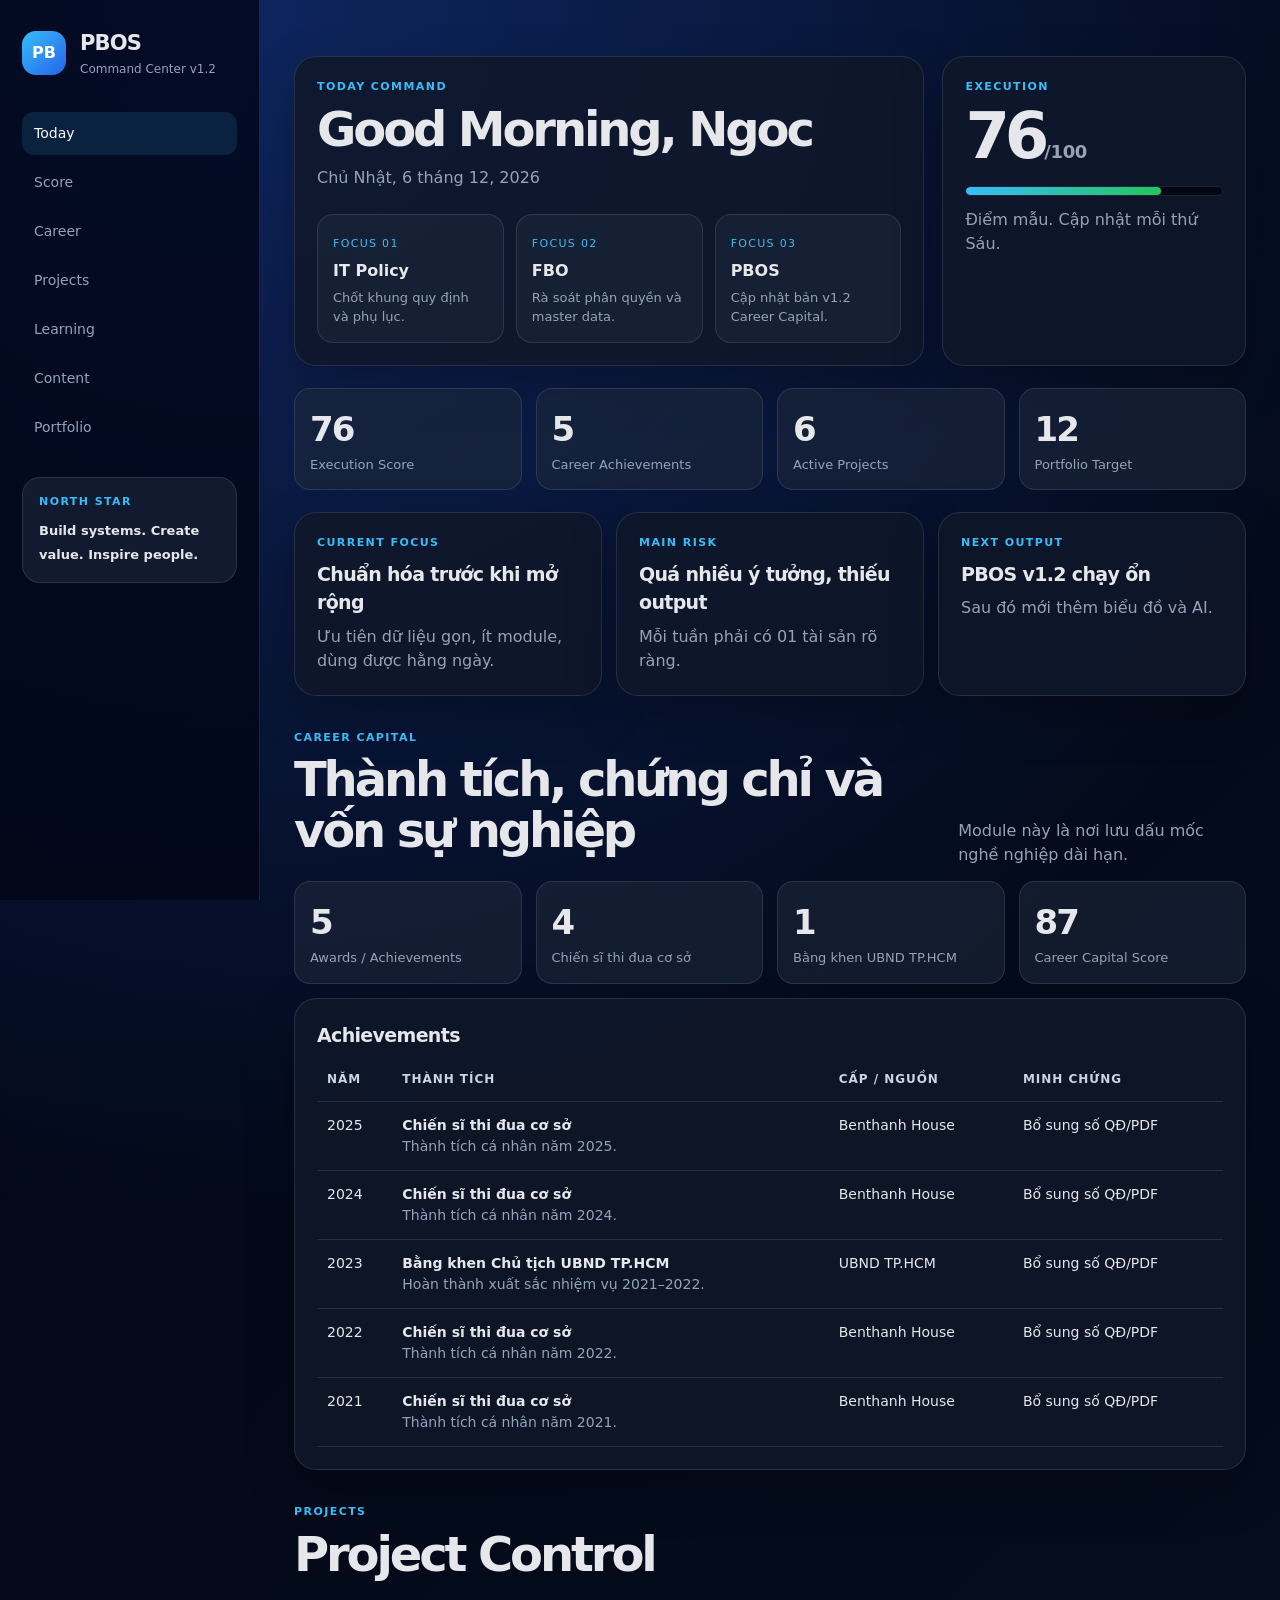
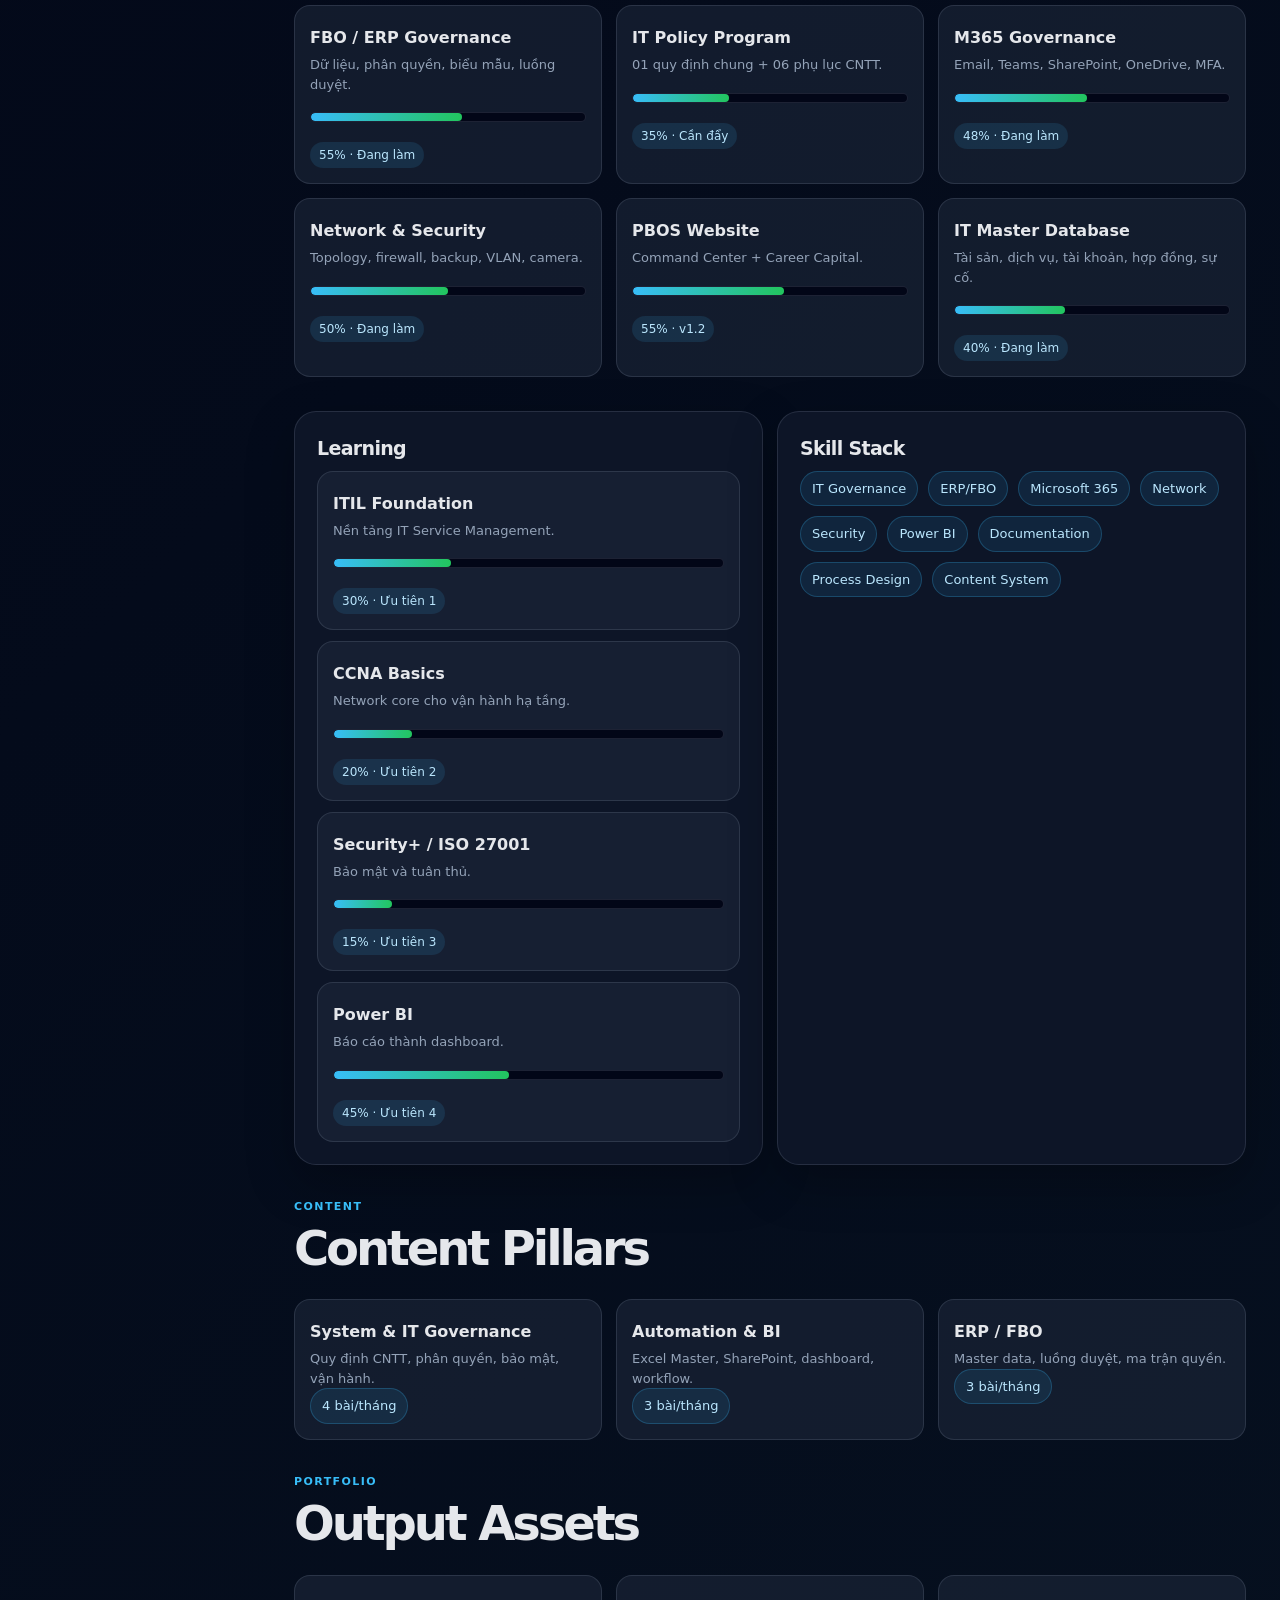
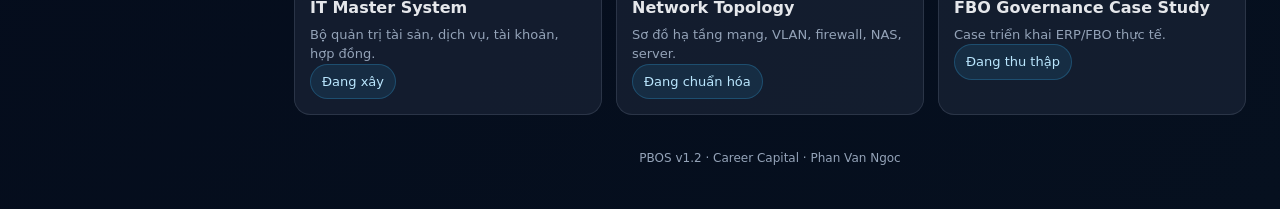
==== index.html @ c925deaa "Add files via upload" ====
<!DOCTYPE html>
<html lang="vi">
<head>
  <meta charset="UTF-8" />
  <meta name="viewport" content="width=device-width, initial-scale=1.0" />
  <title>PBOS v1.2 | Phan Van Ngoc</title>
  <link rel="stylesheet" href="assets/css/style.css" />
</head>
<body>
  <div class="shell">
    <aside class="side">
      <div class="brand">
        <div class="mark">PB</div>
        <div>
          <h1>PBOS</h1>
          <p>Command Center v1.2</p>
        </div>
      </div>

      <nav>
        <a class="active" href="#today">Today</a>
        <a href="#score">Score</a>
        <a href="#career">Career</a>
        <a href="#projects">Projects</a>
        <a href="#learning">Learning</a>
        <a href="#content">Content</a>
        <a href="#portfolio">Portfolio</a>
      </nav>

      <div class="northstar">
        <span>North Star</span>
        <strong>Build systems. Create value. Inspire people.</strong>
      </div>
    </aside>

    <main>
      <section id="today" class="top">
        <div class="card hero">
          <div class="label">Today Command</div>
          <h2 id="greeting">Good Morning, Ngoc</h2>
          <p id="today-date" class="muted">Loading...</p>
          <div id="today-focus" class="focus-row"></div>
        </div>

        <div class="card score-card">
          <div class="label">Execution</div>
          <div class="big"><span id="execution-score">--</span><small>/100</small></div>
          <div class="bar-wrap"><div id="execution-bar" class="bar"></div></div>
          <p id="execution-note" class="muted"></p>
        </div>
      </section>

      <section id="score" class="grid-4"></section>

      <section class="grid-3">
        <div class="card mini">
          <div class="label">Current Focus</div>
          <h3 id="current-focus">--</h3>
          <p id="current-focus-note" class="muted"></p>
        </div>
        <div class="card mini">
          <div class="label">Main Risk</div>
          <h3 id="main-risk">--</h3>
          <p id="main-risk-note" class="muted"></p>
        </div>
        <div class="card mini">
          <div class="label">Next Output</div>
          <h3 id="next-output">--</h3>
          <p id="next-output-note" class="muted"></p>
        </div>
      </section>

      <section id="career" class="section">
        <div class="section-head">
          <div>
            <div class="label">Career Capital</div>
            <h2>Thành tích, chứng chỉ và vốn sự nghiệp</h2>
          </div>
          <p class="muted">Module này là nơi lưu dấu mốc nghề nghiệp dài hạn.</p>
        </div>

        <div id="career-capital" class="grid-4"></div>

        <div class="card table-card">
          <h3>Achievements</h3>
          <table>
            <thead>
              <tr>
                <th>Năm</th>
                <th>Thành tích</th>
                <th>Cấp / Nguồn</th>
                <th>Minh chứng</th>
              </tr>
            </thead>
            <tbody id="achievement-table"></tbody>
          </table>
        </div>
      </section>

      <section id="projects" class="section">
        <div class="section-head">
          <div>
            <div class="label">Projects</div>
            <h2>Project Control</h2>
          </div>
        </div>
        <div id="projects-grid" class="grid-3"></div>
      </section>

      <section id="learning" class="section two-col">
        <div class="card">
          <h3>Learning</h3>
          <div id="learning-list" class="stack"></div>
        </div>
        <div class="card">
          <h3>Skill Stack</h3>
          <div id="skill-list" class="tags"></div>
        </div>
      </section>

      <section id="content" class="section">
        <div class="section-head">
          <div>
            <div class="label">Content</div>
            <h2>Content Pillars</h2>
          </div>
        </div>
        <div id="content-grid" class="grid-3"></div>
      </section>

      <section id="portfolio" class="section">
        <div class="section-head">
          <div>
            <div class="label">Portfolio</div>
            <h2>Output Assets</h2>
          </div>
        </div>
        <div id="portfolio-grid" class="grid-3"></div>
      </section>

      <footer>PBOS v1.2 · Career Capital · Phan Van Ngoc</footer>
    </main>
  </div>

  <script src="assets/js/app.js"></script>
</body>
</html>
---- assets/css/style.css ----
:root {
  --bg: #06101f;
  --panel: rgba(15, 23, 42, .88);
  --panel2: rgba(30, 41, 59, .58);
  --line: rgba(148, 163, 184, .18);
  --text: #e5e7eb;
  --muted: #94a3b8;
  --accent: #38bdf8;
  --green: #22c55e;
  --yellow: #f59e0b;
  --white: #fff;
}

* { box-sizing: border-box; margin: 0; padding: 0; }
html { scroll-behavior: smooth; }

body {
  color: var(--text);
  font-family: Inter, ui-sans-serif, system-ui, -apple-system, BlinkMacSystemFont, "Segoe UI", sans-serif;
  background:
    radial-gradient(circle at 18% 0%, rgba(37, 99, 235, .34), transparent 34%),
    linear-gradient(135deg, #020617, var(--bg));
  line-height: 1.5;
}

.shell { display: grid; grid-template-columns: 260px 1fr; min-height: 100vh; }

.side {
  position: sticky;
  top: 0;
  height: 100vh;
  padding: 28px 22px;
  background: rgba(2, 6, 23, .78);
  border-right: 1px solid var(--line);
}

.brand { display: flex; gap: 14px; align-items: center; margin-bottom: 34px; }
.mark {
  width: 44px; height: 44px; border-radius: 14px;
  display: grid; place-items: center;
  background: linear-gradient(135deg, var(--accent), #2563eb);
  color: white; font-weight: 900;
}
.brand h1 { font-size: 21px; letter-spacing: -.04em; }
.brand p { color: var(--muted); font-size: 12px; }

nav { display: grid; gap: 6px; }
nav a {
  text-decoration: none;
  color: var(--muted);
  padding: 11px 12px;
  border-radius: 12px;
  font-size: 14px;
}
nav a:hover, nav a.active { color: white; background: rgba(56, 189, 248, .13); }

.northstar {
  margin-top: 28px;
  padding: 16px;
  border: 1px solid var(--line);
  border-radius: 18px;
  background: var(--panel2);
}
.northstar span, .label {
  display: block;
  color: var(--accent);
  text-transform: uppercase;
  letter-spacing: .13em;
  font-size: 11px;
  font-weight: 800;
  margin-bottom: 8px;
}
.northstar strong { font-size: 13px; }

main { width: 100%; max-width: 1320px; padding: 34px; margin: 0 auto; }

.top { display: grid; grid-template-columns: 1.35fr .65fr; gap: 18px; }
.card {
  border: 1px solid var(--line);
  border-radius: 22px;
  background: var(--panel);
  padding: 22px;
  box-shadow: 0 18px 48px rgba(0,0,0,.25);
}
.hero { min-height: 260px; }
h2 { font-size: clamp(28px, 4vw, 48px); line-height: 1.05; letter-spacing: -.065em; margin-bottom: 12px; }
h3 { font-size: 19px; letter-spacing: -.035em; margin-bottom: 8px; }
.muted { color: var(--muted); }

.focus-row { display: grid; grid-template-columns: repeat(3, 1fr); gap: 12px; margin-top: 24px; }
.focus, .metric, .project, .asset, .learn {
  border: 1px solid var(--line);
  border-radius: 16px;
  background: var(--panel2);
  padding: 15px;
}
.focus span { color: var(--accent); font-size: 11px; text-transform: uppercase; letter-spacing: .12em; }
.focus strong, .asset strong, .project strong, .learn strong { display: block; margin: 5px 0; }
.focus p, .asset p, .project p, .learn p { color: var(--muted); font-size: 13px; }

.big { font-size: 64px; font-weight: 900; letter-spacing: -.08em; line-height: 1; }
.big small { font-size: 18px; color: var(--muted); letter-spacing: -.02em; }

.bar-wrap {
  height: 10px;
  background: #020617;
  border: 1px solid var(--line);
  border-radius: 999px;
  overflow: hidden;
  margin: 18px 0 12px;
}
.bar {
  height: 100%;
  width: 0%;
  background: linear-gradient(90deg, var(--accent), var(--green));
  border-radius: 999px;
}

section { margin-top: 22px; }
.section { margin-top: 34px; }
.section-head {
  display: flex;
  justify-content: space-between;
  gap: 20px;
  align-items: end;
  margin-bottom: 14px;
}

.grid-4 { display: grid; grid-template-columns: repeat(4, 1fr); gap: 14px; }
.grid-3 { display: grid; grid-template-columns: repeat(3, 1fr); gap: 14px; }
.two-col { display: grid; grid-template-columns: 1fr 1fr; gap: 14px; }

.metric .value { font-size: 34px; font-weight: 900; letter-spacing: -.055em; }
.metric .name { color: var(--muted); font-size: 13px; }

.table-card { margin-top: 14px; overflow-x: auto; }
table { width: 100%; border-collapse: collapse; font-size: 14px; }
th, td { text-align: left; padding: 13px 10px; border-bottom: 1px solid var(--line); vertical-align: top; }
th { color: #cbd5e1; font-size: 12px; text-transform: uppercase; letter-spacing: .08em; }
td { color: #e5e7eb; }

.status {
  display: inline-block;
  border-radius: 999px;
  padding: 4px 9px;
  font-size: 12px;
  color: #bae6fd;
  background: rgba(56, 189, 248, .12);
  margin-top: 8px;
}

.stack { display: grid; gap: 11px; }
.tags { display: flex; flex-wrap: wrap; gap: 10px; }
.tag {
  display: inline-block;
  padding: 7px 11px;
  border-radius: 999px;
  border: 1px solid rgba(56,189,248,.24);
  color: #bae6fd;
  background: rgba(56,189,248,.10);
  font-size: 13px;
}

footer { text-align: center; color: var(--muted); font-size: 12px; padding: 34px 0 8px; }

@media (max-width: 1080px) {
  .shell { grid-template-columns: 1fr; }
  .side { position: relative; height: auto; }
  main { padding: 18px; }
  .top, .grid-4, .grid-3, .two-col, .focus-row { grid-template-columns: 1fr; }
  .section-head { display: block; }
}
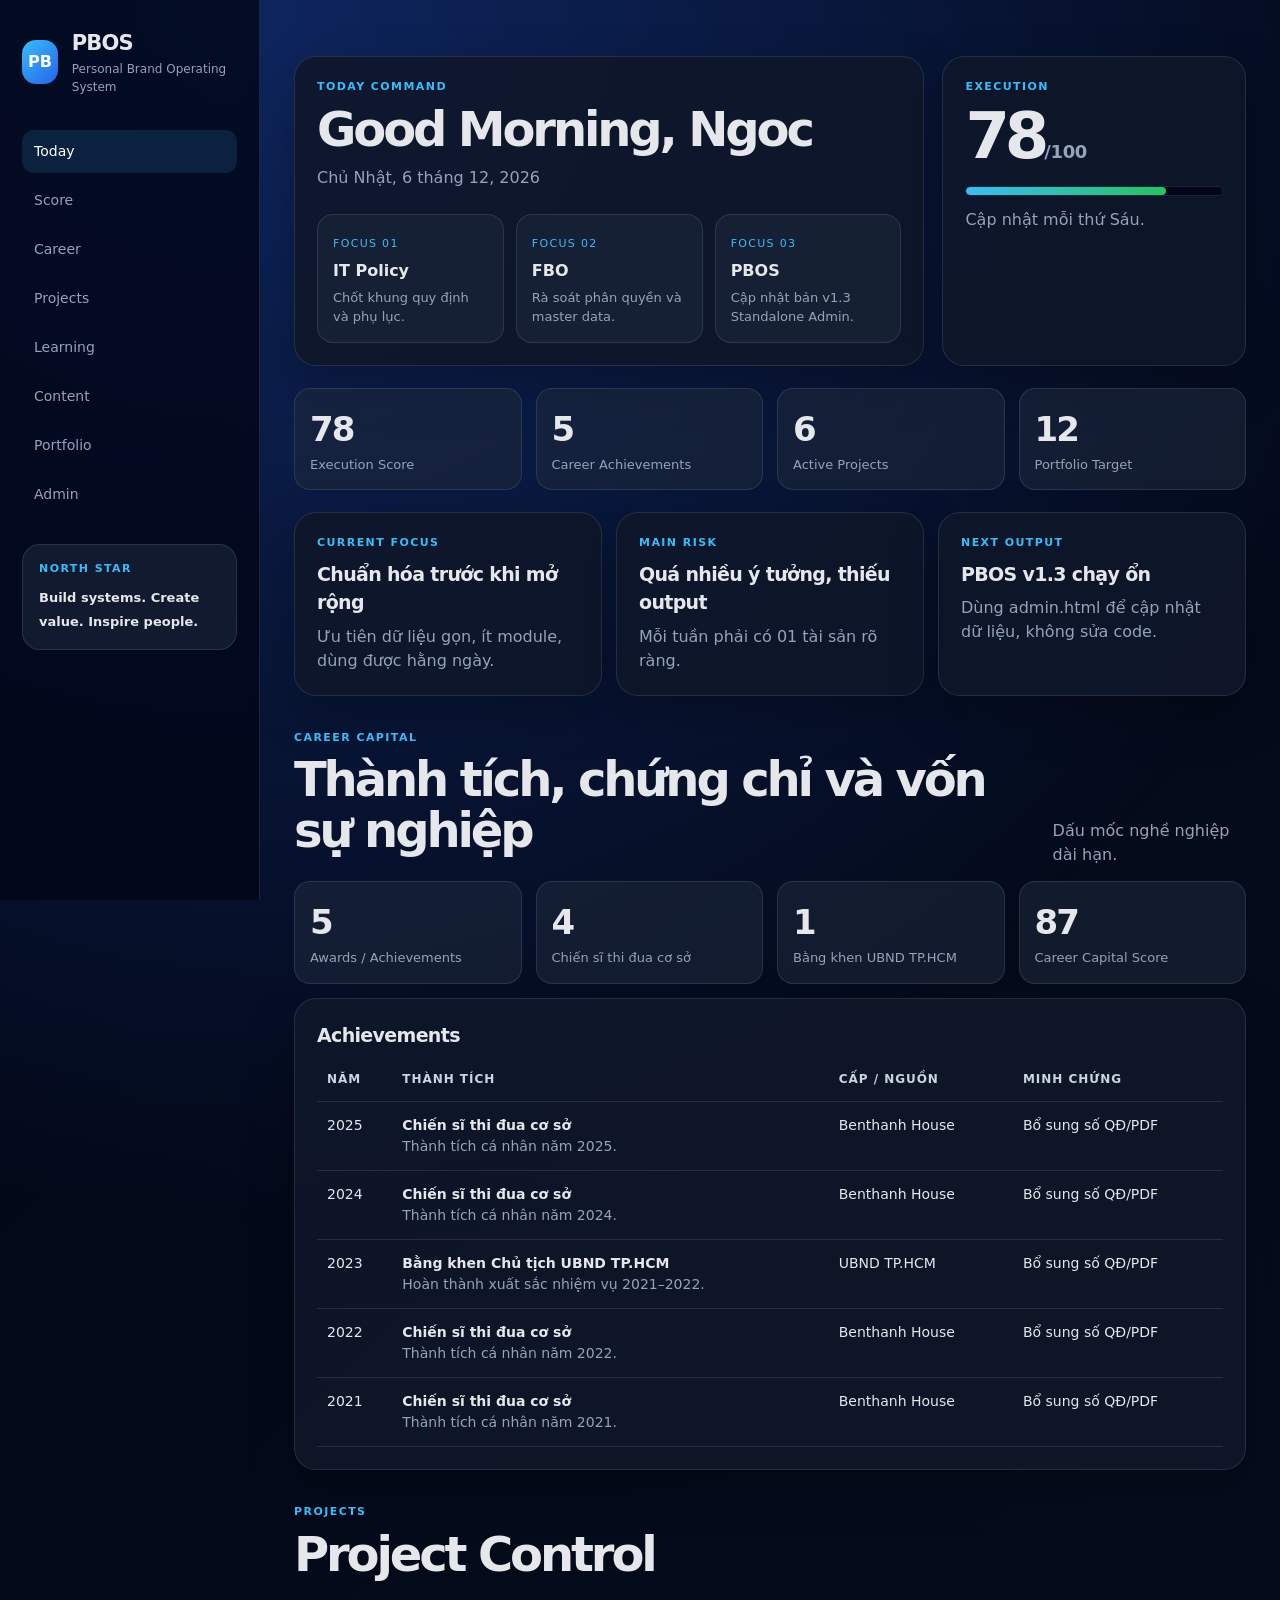
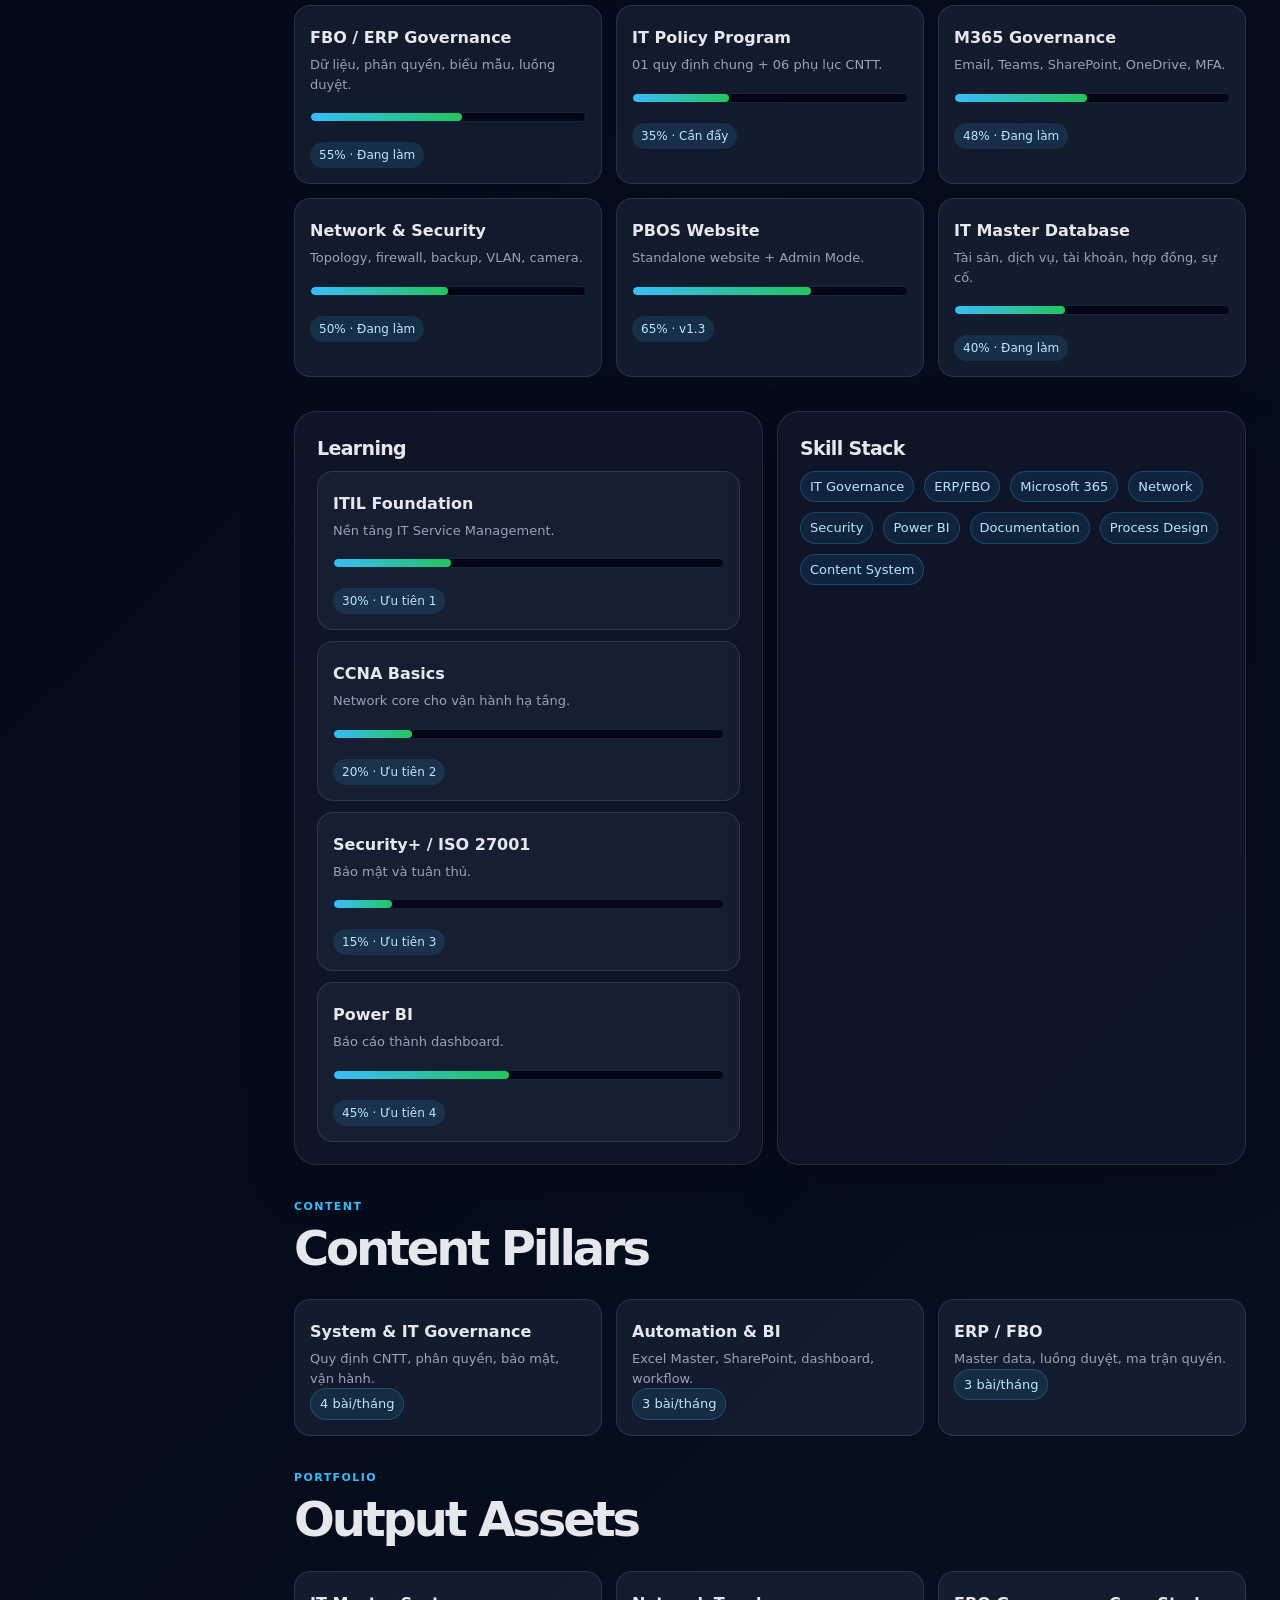
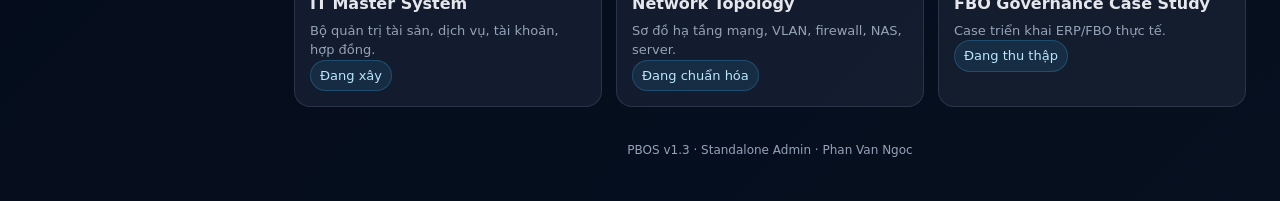
==== commit 87443156: "Add files via upload" ====
--- a/index.html
+++ b/index.html
@@ -3,7 +3,7 @@
 <head>
   <meta charset="UTF-8" />
   <meta name="viewport" content="width=device-width, initial-scale=1.0" />
-  <title>PBOS v1.2 | Phan Van Ngoc</title>
+  <title>PBOS v1.3 | Phan Van Ngoc</title>
   <link rel="stylesheet" href="assets/css/style.css" />
 </head>
 <body>
@@ -12,8 +12,8 @@
       <div class="brand">
         <div class="mark">PB</div>
         <div>
-          <h1>PBOS</h1>
-          <p>Command Center v1.2</p>
+          <h1 id="app-title">PBOS</h1>
+          <p id="app-subtitle">Personal Brand Operating System</p>
         </div>
       </div>
 
@@ -25,11 +25,12 @@
         <a href="#learning">Learning</a>
         <a href="#content">Content</a>
         <a href="#portfolio">Portfolio</a>
+        <a href="admin.html">Admin</a>
       </nav>
 
       <div class="northstar">
         <span>North Star</span>
-        <strong>Build systems. Create value. Inspire people.</strong>
+        <strong id="north-star">Build systems. Create value. Inspire people.</strong>
       </div>
     </aside>
 
@@ -76,7 +77,7 @@
             <div class="label">Career Capital</div>
             <h2>Thành tích, chứng chỉ và vốn sự nghiệp</h2>
           </div>
-          <p class="muted">Module này là nơi lưu dấu mốc nghề nghiệp dài hạn.</p>
+          <p class="muted">Dấu mốc nghề nghiệp dài hạn.</p>
         </div>
 
         <div id="career-capital" class="grid-4"></div>
@@ -138,7 +139,7 @@
         <div id="portfolio-grid" class="grid-3"></div>
       </section>
 
-      <footer>PBOS v1.2 · Career Capital · Phan Van Ngoc</footer>
+      <footer>PBOS v1.3 · Standalone Admin · Phan Van Ngoc</footer>
     </main>
   </div>
 
--- a/assets/css/style.css
+++ b/assets/css/style.css
@@ -1,13 +1,12 @@
 :root {
   --bg: #06101f;
-  --panel: rgba(15, 23, 42, .88);
+  --panel: rgba(15, 23, 42, .90);
   --panel2: rgba(30, 41, 59, .58);
   --line: rgba(148, 163, 184, .18);
   --text: #e5e7eb;
   --muted: #94a3b8;
   --accent: #38bdf8;
   --green: #22c55e;
-  --yellow: #f59e0b;
   --white: #fff;
 }
 
@@ -151,9 +150,9 @@
 
 .stack { display: grid; gap: 11px; }
 .tags { display: flex; flex-wrap: wrap; gap: 10px; }
-.tag {
+.tag, code {
   display: inline-block;
-  padding: 7px 11px;
+  padding: 5px 9px;
   border-radius: 999px;
   border: 1px solid rgba(56,189,248,.24);
   color: #bae6fd;
@@ -163,10 +162,49 @@
 
 footer { text-align: center; color: var(--muted); font-size: 12px; padding: 34px 0 8px; }
 
+.admin-wrap { max-width: 1180px; margin: 0 auto; padding: 28px; }
+.admin-head {
+  display: flex;
+  justify-content: space-between;
+  align-items: center;
+  gap: 16px;
+}
+.admin-actions { display: flex; flex-wrap: wrap; gap: 10px; }
+.btn {
+  border: 1px solid rgba(56,189,248,.35);
+  background: rgba(56,189,248,.15);
+  color: white;
+  padding: 10px 14px;
+  border-radius: 12px;
+  cursor: pointer;
+  text-decoration: none;
+  font-size: 14px;
+}
+.btn.ghost { background: rgba(30, 41, 59, .58); border-color: var(--line); }
+.admin-panel { margin-top: 16px; }
+.steps { padding-left: 20px; color: var(--muted); }
+.steps li { margin: 8px 0; }
+#json-editor {
+  width: 100%;
+  min-height: 560px;
+  resize: vertical;
+  border: 1px solid var(--line);
+  border-radius: 16px;
+  background: #020617;
+  color: #e5e7eb;
+  padding: 16px;
+  font-family: Consolas, Monaco, monospace;
+  font-size: 13px;
+  line-height: 1.55;
+  outline: none;
+}
+.status-line { margin-top: 10px; }
+
 @media (max-width: 1080px) {
   .shell { grid-template-columns: 1fr; }
   .side { position: relative; height: auto; }
-  main { padding: 18px; }
+  main, .admin-wrap { padding: 18px; }
   .top, .grid-4, .grid-3, .two-col, .focus-row { grid-template-columns: 1fr; }
-  .section-head { display: block; }
-}
+  .section-head, .admin-head { display: block; }
+  .admin-actions { margin-top: 14px; }
+}
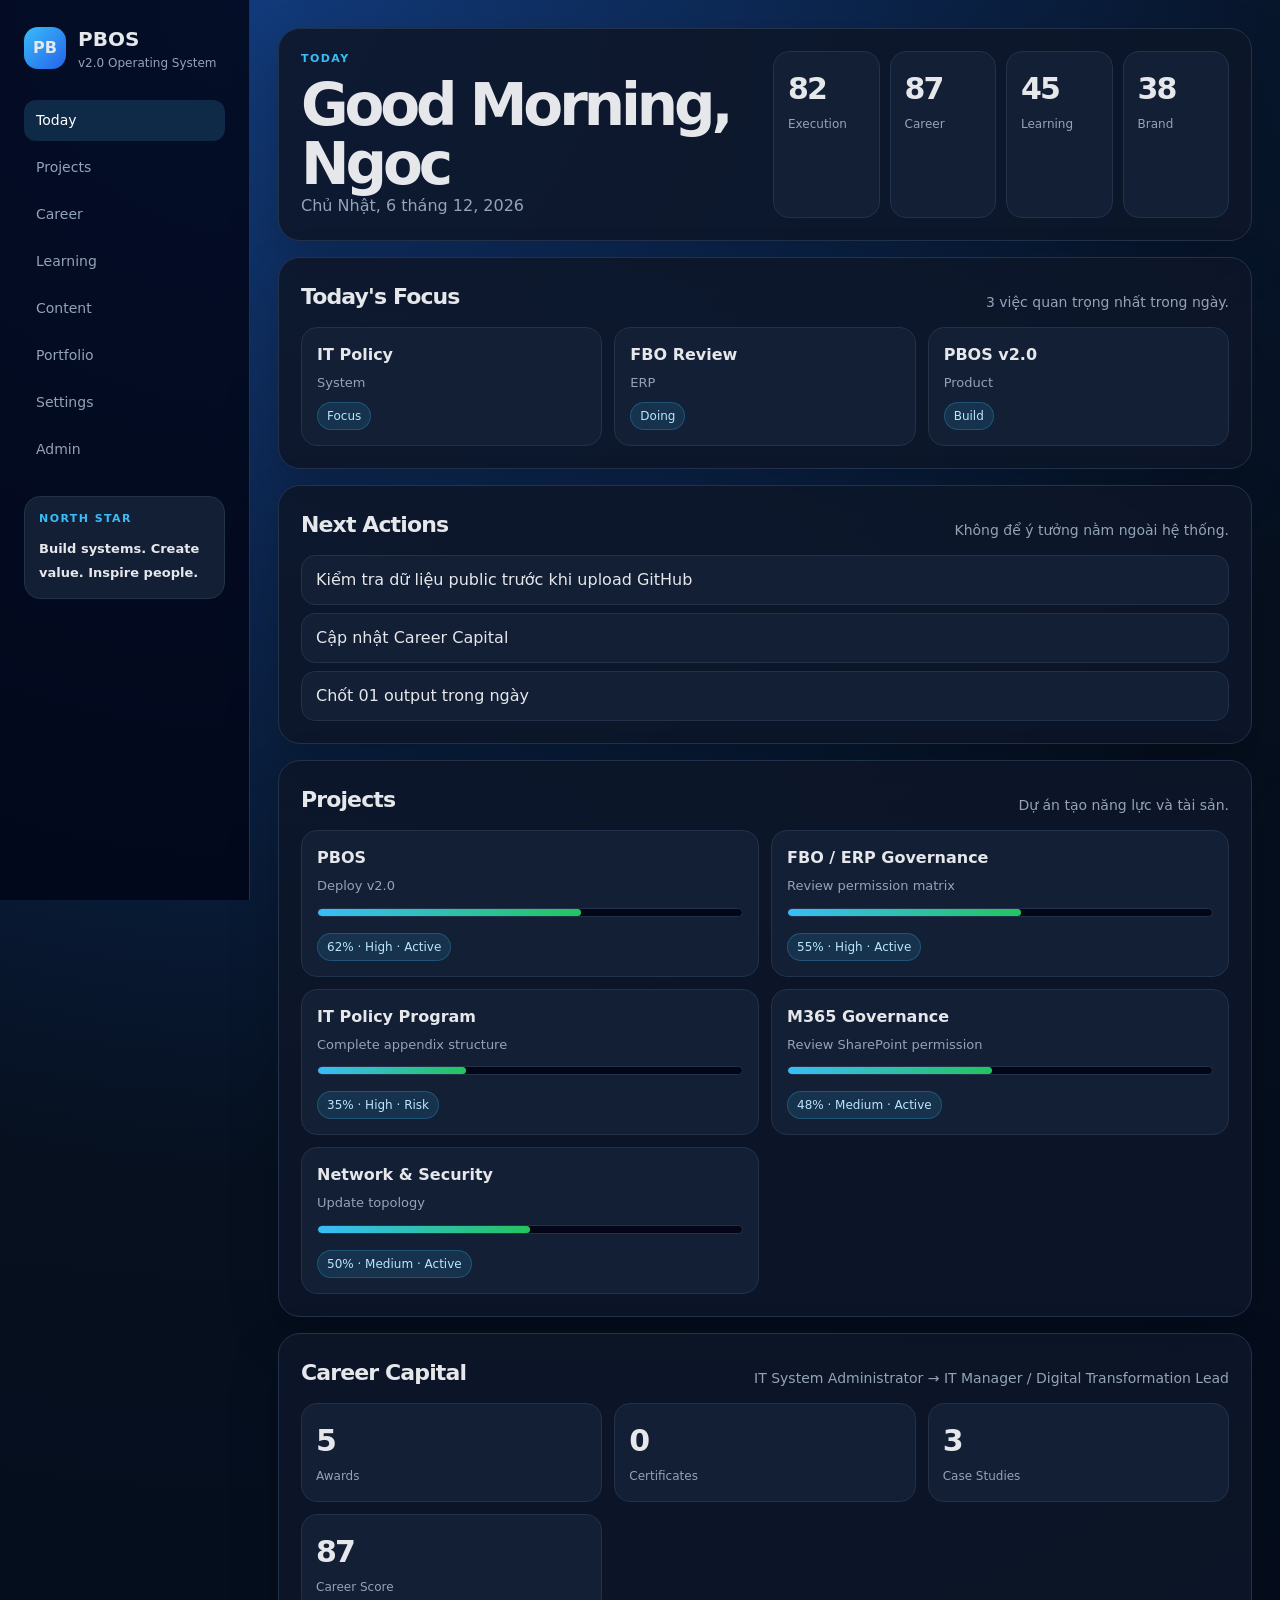
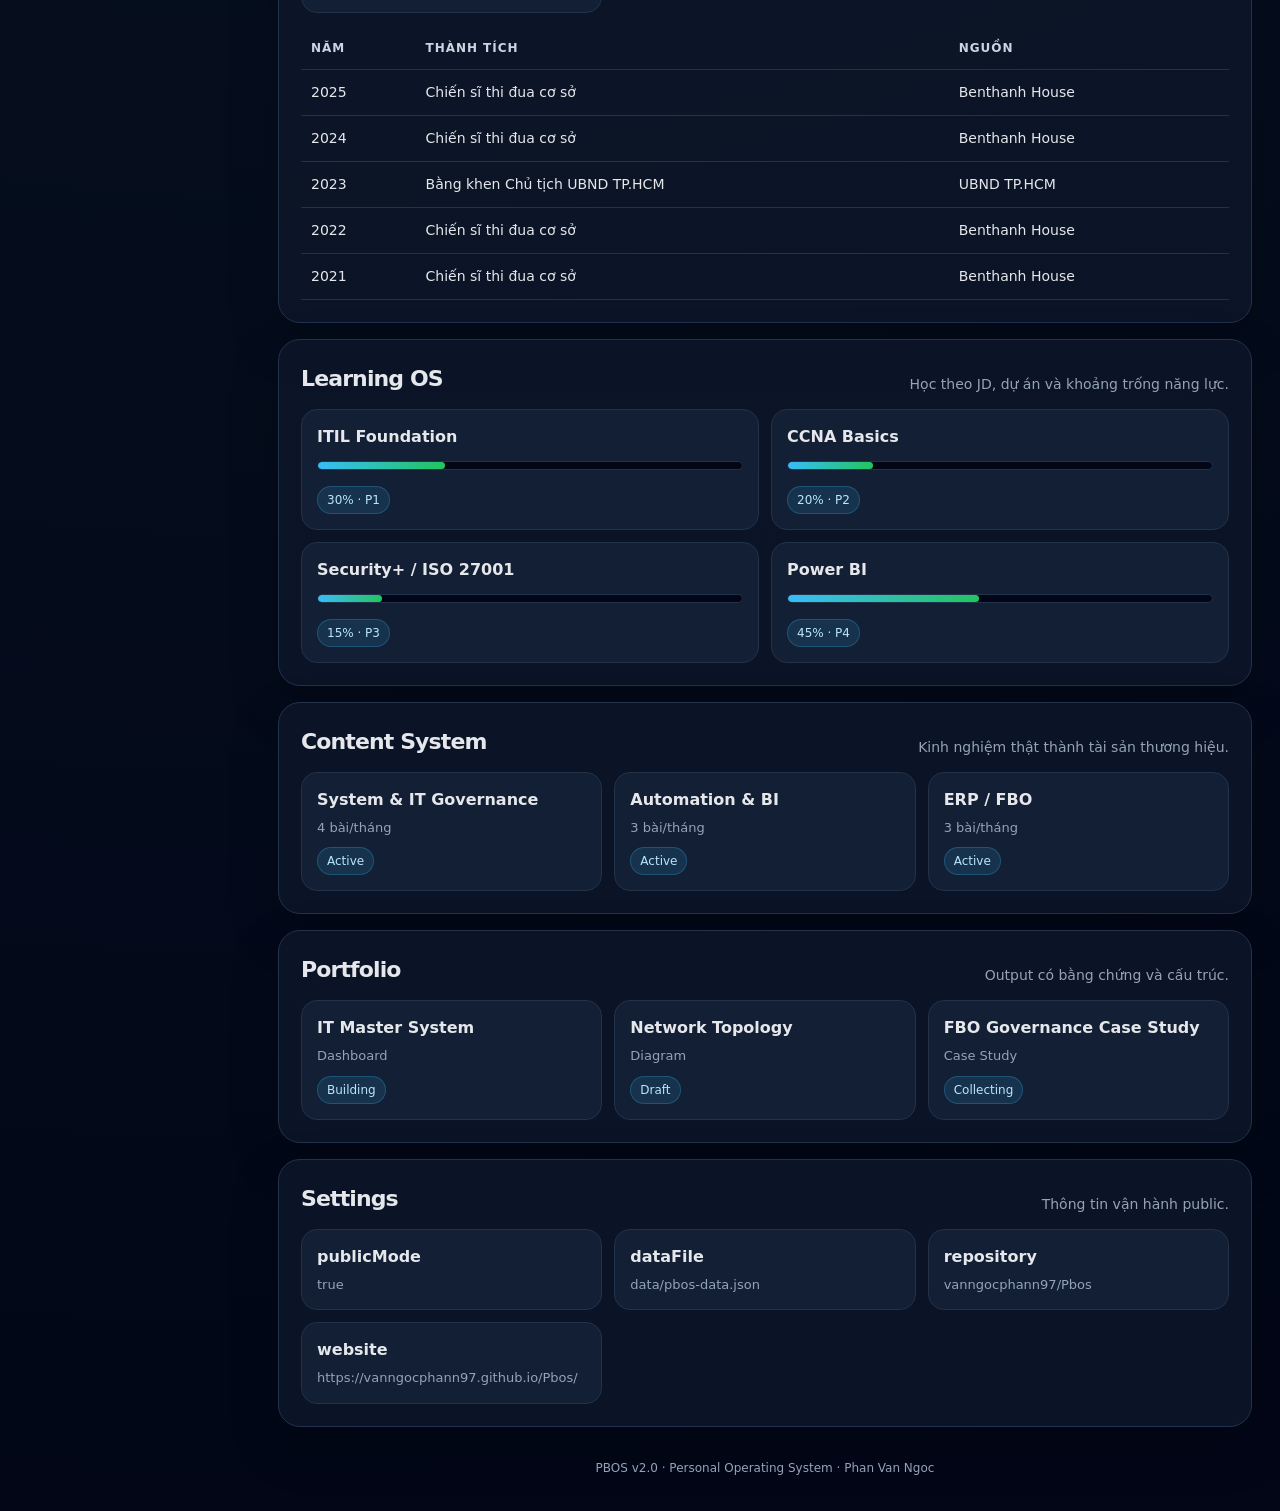
==== commit 447ab2c9: "Add files via upload" ====
--- a/index.html
+++ b/index.html
@@ -1,148 +1 @@
-<!DOCTYPE html>
-<html lang="vi">
-<head>
-  <meta charset="UTF-8" />
-  <meta name="viewport" content="width=device-width, initial-scale=1.0" />
-  <title>PBOS v1.3 | Phan Van Ngoc</title>
-  <link rel="stylesheet" href="assets/css/style.css" />
-</head>
-<body>
-  <div class="shell">
-    <aside class="side">
-      <div class="brand">
-        <div class="mark">PB</div>
-        <div>
-          <h1 id="app-title">PBOS</h1>
-          <p id="app-subtitle">Personal Brand Operating System</p>
-        </div>
-      </div>
-
-      <nav>
-        <a class="active" href="#today">Today</a>
-        <a href="#score">Score</a>
-        <a href="#career">Career</a>
-        <a href="#projects">Projects</a>
-        <a href="#learning">Learning</a>
-        <a href="#content">Content</a>
-        <a href="#portfolio">Portfolio</a>
-        <a href="admin.html">Admin</a>
-      </nav>
-
-      <div class="northstar">
-        <span>North Star</span>
-        <strong id="north-star">Build systems. Create value. Inspire people.</strong>
-      </div>
-    </aside>
-
-    <main>
-      <section id="today" class="top">
-        <div class="card hero">
-          <div class="label">Today Command</div>
-          <h2 id="greeting">Good Morning, Ngoc</h2>
-          <p id="today-date" class="muted">Loading...</p>
-          <div id="today-focus" class="focus-row"></div>
-        </div>
-
-        <div class="card score-card">
-          <div class="label">Execution</div>
-          <div class="big"><span id="execution-score">--</span><small>/100</small></div>
-          <div class="bar-wrap"><div id="execution-bar" class="bar"></div></div>
-          <p id="execution-note" class="muted"></p>
-        </div>
-      </section>
-
-      <section id="score" class="grid-4"></section>
-
-      <section class="grid-3">
-        <div class="card mini">
-          <div class="label">Current Focus</div>
-          <h3 id="current-focus">--</h3>
-          <p id="current-focus-note" class="muted"></p>
-        </div>
-        <div class="card mini">
-          <div class="label">Main Risk</div>
-          <h3 id="main-risk">--</h3>
-          <p id="main-risk-note" class="muted"></p>
-        </div>
-        <div class="card mini">
-          <div class="label">Next Output</div>
-          <h3 id="next-output">--</h3>
-          <p id="next-output-note" class="muted"></p>
-        </div>
-      </section>
-
-      <section id="career" class="section">
-        <div class="section-head">
-          <div>
-            <div class="label">Career Capital</div>
-            <h2>Thành tích, chứng chỉ và vốn sự nghiệp</h2>
-          </div>
-          <p class="muted">Dấu mốc nghề nghiệp dài hạn.</p>
-        </div>
-
-        <div id="career-capital" class="grid-4"></div>
-
-        <div class="card table-card">
-          <h3>Achievements</h3>
-          <table>
-            <thead>
-              <tr>
-                <th>Năm</th>
-                <th>Thành tích</th>
-                <th>Cấp / Nguồn</th>
-                <th>Minh chứng</th>
-              </tr>
-            </thead>
-            <tbody id="achievement-table"></tbody>
-          </table>
-        </div>
-      </section>
-
-      <section id="projects" class="section">
-        <div class="section-head">
-          <div>
-            <div class="label">Projects</div>
-            <h2>Project Control</h2>
-          </div>
-        </div>
-        <div id="projects-grid" class="grid-3"></div>
-      </section>
-
-      <section id="learning" class="section two-col">
-        <div class="card">
-          <h3>Learning</h3>
-          <div id="learning-list" class="stack"></div>
-        </div>
-        <div class="card">
-          <h3>Skill Stack</h3>
-          <div id="skill-list" class="tags"></div>
-        </div>
-      </section>
-
-      <section id="content" class="section">
-        <div class="section-head">
-          <div>
-            <div class="label">Content</div>
-            <h2>Content Pillars</h2>
-          </div>
-        </div>
-        <div id="content-grid" class="grid-3"></div>
-      </section>
-
-      <section id="portfolio" class="section">
-        <div class="section-head">
-          <div>
-            <div class="label">Portfolio</div>
-            <h2>Output Assets</h2>
-          </div>
-        </div>
-        <div id="portfolio-grid" class="grid-3"></div>
-      </section>
-
-      <footer>PBOS v1.3 · Standalone Admin · Phan Van Ngoc</footer>
-    </main>
-  </div>
-
-  <script src="assets/js/app.js"></script>
-</body>
-</html>
+<!DOCTYPE html><html lang="vi"><head><meta charset="UTF-8"/><meta name="viewport" content="width=device-width,initial-scale=1.0"/><title>PBOS v2.0 | Phan Van Ngoc</title><link rel="stylesheet" href="assets/css/style.css"/></head><body><div class="app"><aside class="sidebar"><div class="brand"><div class="logo">PB</div><div><h1>PBOS</h1><p>v2.0 Operating System</p></div></div><nav><a href="#today" class="active">Today</a><a href="#projects">Projects</a><a href="#career">Career</a><a href="#learning">Learning</a><a href="#content">Content</a><a href="#portfolio">Portfolio</a><a href="#settings">Settings</a><a href="admin.html">Admin</a></nav><div class="note"><span>North Star</span><strong id="northStar"></strong></div></aside><main><section id="today" class="hero"><div><div class="eyebrow">Today</div><h2 id="greeting">Good Morning, Ngoc</h2><p id="dateNow" class="muted"></p></div><div id="scoreStrip" class="score-strip"></div></section><section class="panel"><div class="section-title"><h3>Today's Focus</h3><p>3 việc quan trọng nhất trong ngày.</p></div><div id="todayFocus" class="compact-grid"></div></section><section class="panel"><div class="section-title"><h3>Next Actions</h3><p>Không để ý tưởng nằm ngoài hệ thống.</p></div><div id="nextActions" class="action-list"></div></section><section id="projects" class="panel"><div class="section-title"><h3>Projects</h3><p>Dự án tạo năng lực và tài sản.</p></div><div id="projectGrid" class="project-grid"></div></section><section id="career" class="panel"><div class="section-title"><h3>Career Capital</h3><p id="careerRole">Loading...</p></div><div id="careerCapital" class="compact-grid"></div><table><thead><tr><th>Năm</th><th>Thành tích</th><th>Nguồn</th></tr></thead><tbody id="achievementRows"></tbody></table></section><section id="learning" class="panel"><div class="section-title"><h3>Learning OS</h3><p>Học theo JD, dự án và khoảng trống năng lực.</p></div><div id="learningGrid" class="project-grid"></div></section><section id="content" class="panel"><div class="section-title"><h3>Content System</h3><p>Kinh nghiệm thật thành tài sản thương hiệu.</p></div><div id="contentGrid" class="compact-grid"></div></section><section id="portfolio" class="panel"><div class="section-title"><h3>Portfolio</h3><p>Output có bằng chứng và cấu trúc.</p></div><div id="portfolioGrid" class="compact-grid"></div></section><section id="settings" class="panel"><div class="section-title"><h3>Settings</h3><p>Thông tin vận hành public.</p></div><div id="settingsGrid" class="compact-grid"></div></section><footer>PBOS v2.0 · Personal Operating System · Phan Van Ngoc</footer></main></div><script src="assets/js/app.js"></script></body></html>
--- a/assets/css/style.css
+++ b/assets/css/style.css
@@ -1,210 +1 @@
-:root {
-  --bg: #06101f;
-  --panel: rgba(15, 23, 42, .90);
-  --panel2: rgba(30, 41, 59, .58);
-  --line: rgba(148, 163, 184, .18);
-  --text: #e5e7eb;
-  --muted: #94a3b8;
-  --accent: #38bdf8;
-  --green: #22c55e;
-  --white: #fff;
-}
-
-* { box-sizing: border-box; margin: 0; padding: 0; }
-html { scroll-behavior: smooth; }
-
-body {
-  color: var(--text);
-  font-family: Inter, ui-sans-serif, system-ui, -apple-system, BlinkMacSystemFont, "Segoe UI", sans-serif;
-  background:
-    radial-gradient(circle at 18% 0%, rgba(37, 99, 235, .34), transparent 34%),
-    linear-gradient(135deg, #020617, var(--bg));
-  line-height: 1.5;
-}
-
-.shell { display: grid; grid-template-columns: 260px 1fr; min-height: 100vh; }
-
-.side {
-  position: sticky;
-  top: 0;
-  height: 100vh;
-  padding: 28px 22px;
-  background: rgba(2, 6, 23, .78);
-  border-right: 1px solid var(--line);
-}
-
-.brand { display: flex; gap: 14px; align-items: center; margin-bottom: 34px; }
-.mark {
-  width: 44px; height: 44px; border-radius: 14px;
-  display: grid; place-items: center;
-  background: linear-gradient(135deg, var(--accent), #2563eb);
-  color: white; font-weight: 900;
-}
-.brand h1 { font-size: 21px; letter-spacing: -.04em; }
-.brand p { color: var(--muted); font-size: 12px; }
-
-nav { display: grid; gap: 6px; }
-nav a {
-  text-decoration: none;
-  color: var(--muted);
-  padding: 11px 12px;
-  border-radius: 12px;
-  font-size: 14px;
-}
-nav a:hover, nav a.active { color: white; background: rgba(56, 189, 248, .13); }
-
-.northstar {
-  margin-top: 28px;
-  padding: 16px;
-  border: 1px solid var(--line);
-  border-radius: 18px;
-  background: var(--panel2);
-}
-.northstar span, .label {
-  display: block;
-  color: var(--accent);
-  text-transform: uppercase;
-  letter-spacing: .13em;
-  font-size: 11px;
-  font-weight: 800;
-  margin-bottom: 8px;
-}
-.northstar strong { font-size: 13px; }
-
-main { width: 100%; max-width: 1320px; padding: 34px; margin: 0 auto; }
-
-.top { display: grid; grid-template-columns: 1.35fr .65fr; gap: 18px; }
-.card {
-  border: 1px solid var(--line);
-  border-radius: 22px;
-  background: var(--panel);
-  padding: 22px;
-  box-shadow: 0 18px 48px rgba(0,0,0,.25);
-}
-.hero { min-height: 260px; }
-h2 { font-size: clamp(28px, 4vw, 48px); line-height: 1.05; letter-spacing: -.065em; margin-bottom: 12px; }
-h3 { font-size: 19px; letter-spacing: -.035em; margin-bottom: 8px; }
-.muted { color: var(--muted); }
-
-.focus-row { display: grid; grid-template-columns: repeat(3, 1fr); gap: 12px; margin-top: 24px; }
-.focus, .metric, .project, .asset, .learn {
-  border: 1px solid var(--line);
-  border-radius: 16px;
-  background: var(--panel2);
-  padding: 15px;
-}
-.focus span { color: var(--accent); font-size: 11px; text-transform: uppercase; letter-spacing: .12em; }
-.focus strong, .asset strong, .project strong, .learn strong { display: block; margin: 5px 0; }
-.focus p, .asset p, .project p, .learn p { color: var(--muted); font-size: 13px; }
-
-.big { font-size: 64px; font-weight: 900; letter-spacing: -.08em; line-height: 1; }
-.big small { font-size: 18px; color: var(--muted); letter-spacing: -.02em; }
-
-.bar-wrap {
-  height: 10px;
-  background: #020617;
-  border: 1px solid var(--line);
-  border-radius: 999px;
-  overflow: hidden;
-  margin: 18px 0 12px;
-}
-.bar {
-  height: 100%;
-  width: 0%;
-  background: linear-gradient(90deg, var(--accent), var(--green));
-  border-radius: 999px;
-}
-
-section { margin-top: 22px; }
-.section { margin-top: 34px; }
-.section-head {
-  display: flex;
-  justify-content: space-between;
-  gap: 20px;
-  align-items: end;
-  margin-bottom: 14px;
-}
-
-.grid-4 { display: grid; grid-template-columns: repeat(4, 1fr); gap: 14px; }
-.grid-3 { display: grid; grid-template-columns: repeat(3, 1fr); gap: 14px; }
-.two-col { display: grid; grid-template-columns: 1fr 1fr; gap: 14px; }
-
-.metric .value { font-size: 34px; font-weight: 900; letter-spacing: -.055em; }
-.metric .name { color: var(--muted); font-size: 13px; }
-
-.table-card { margin-top: 14px; overflow-x: auto; }
-table { width: 100%; border-collapse: collapse; font-size: 14px; }
-th, td { text-align: left; padding: 13px 10px; border-bottom: 1px solid var(--line); vertical-align: top; }
-th { color: #cbd5e1; font-size: 12px; text-transform: uppercase; letter-spacing: .08em; }
-td { color: #e5e7eb; }
-
-.status {
-  display: inline-block;
-  border-radius: 999px;
-  padding: 4px 9px;
-  font-size: 12px;
-  color: #bae6fd;
-  background: rgba(56, 189, 248, .12);
-  margin-top: 8px;
-}
-
-.stack { display: grid; gap: 11px; }
-.tags { display: flex; flex-wrap: wrap; gap: 10px; }
-.tag, code {
-  display: inline-block;
-  padding: 5px 9px;
-  border-radius: 999px;
-  border: 1px solid rgba(56,189,248,.24);
-  color: #bae6fd;
-  background: rgba(56,189,248,.10);
-  font-size: 13px;
-}
-
-footer { text-align: center; color: var(--muted); font-size: 12px; padding: 34px 0 8px; }
-
-.admin-wrap { max-width: 1180px; margin: 0 auto; padding: 28px; }
-.admin-head {
-  display: flex;
-  justify-content: space-between;
-  align-items: center;
-  gap: 16px;
-}
-.admin-actions { display: flex; flex-wrap: wrap; gap: 10px; }
-.btn {
-  border: 1px solid rgba(56,189,248,.35);
-  background: rgba(56,189,248,.15);
-  color: white;
-  padding: 10px 14px;
-  border-radius: 12px;
-  cursor: pointer;
-  text-decoration: none;
-  font-size: 14px;
-}
-.btn.ghost { background: rgba(30, 41, 59, .58); border-color: var(--line); }
-.admin-panel { margin-top: 16px; }
-.steps { padding-left: 20px; color: var(--muted); }
-.steps li { margin: 8px 0; }
-#json-editor {
-  width: 100%;
-  min-height: 560px;
-  resize: vertical;
-  border: 1px solid var(--line);
-  border-radius: 16px;
-  background: #020617;
-  color: #e5e7eb;
-  padding: 16px;
-  font-family: Consolas, Monaco, monospace;
-  font-size: 13px;
-  line-height: 1.55;
-  outline: none;
-}
-.status-line { margin-top: 10px; }
-
-@media (max-width: 1080px) {
-  .shell { grid-template-columns: 1fr; }
-  .side { position: relative; height: auto; }
-  main, .admin-wrap { padding: 18px; }
-  .top, .grid-4, .grid-3, .two-col, .focus-row { grid-template-columns: 1fr; }
-  .section-head, .admin-head { display: block; }
-  .admin-actions { margin-top: 14px; }
-}
+:root{--bg:#050b16;--panel:#0d1628;--panel2:#121f34;--line:#22324a;--text:#e5e7eb;--muted:#94a3b8;--accent:#38bdf8;--green:#22c55e}*{box-sizing:border-box;margin:0;padding:0}html{scroll-behavior:smooth}body{font-family:Inter,system-ui,-apple-system,BlinkMacSystemFont,"Segoe UI",sans-serif;background:radial-gradient(circle at 20% 0%,#123a7a 0,#06101f 36%,#020617 100%);color:var(--text);line-height:1.5}.app{display:grid;grid-template-columns:250px 1fr;min-height:100vh}.sidebar{position:sticky;top:0;height:100vh;padding:24px;background:rgba(2,6,23,.82);border-right:1px solid var(--line)}.brand{display:flex;gap:12px;align-items:center;margin-bottom:28px}.logo{width:42px;height:42px;border-radius:14px;background:linear-gradient(135deg,var(--accent),#2563eb);display:grid;place-items:center;font-weight:900}.brand h1{font-size:20px}.brand p{font-size:12px;color:var(--muted)}nav{display:grid;gap:6px}nav a{color:var(--muted);text-decoration:none;padding:10px 12px;border-radius:12px;font-size:14px}nav a:hover,nav a.active{background:#0f2a46;color:white}.note{margin-top:26px;padding:14px;border:1px solid var(--line);border-radius:16px;background:var(--panel2)}.note span,.eyebrow{display:block;color:var(--accent);font-size:11px;font-weight:800;text-transform:uppercase;letter-spacing:.13em;margin-bottom:8px}.note strong{font-size:13px}main{max-width:1280px;width:100%;margin:auto;padding:28px}.hero{display:grid;grid-template-columns:1fr 1fr;gap:16px;align-items:stretch;margin-bottom:16px}.panel,.hero{border:1px solid var(--line);border-radius:22px;background:rgba(13,22,40,.88);box-shadow:0 20px 50px rgba(0,0,0,.22);padding:22px}h2{font-size:clamp(34px,5vw,58px);letter-spacing:-.07em;line-height:1.02}h3{font-size:22px;letter-spacing:-.04em}.muted{color:var(--muted)}.score-strip{display:grid;grid-template-columns:repeat(4,1fr);gap:10px}.score{background:var(--panel2);border:1px solid var(--line);border-radius:16px;padding:14px}.score strong{display:block;font-size:30px;letter-spacing:-.06em}.score span{font-size:12px;color:var(--muted)}.panel{margin-top:16px}.section-title{display:flex;justify-content:space-between;gap:16px;align-items:end;margin-bottom:14px}.section-title p{color:var(--muted);font-size:14px}.compact-grid{display:grid;grid-template-columns:repeat(3,1fr);gap:12px}.project-grid{display:grid;grid-template-columns:repeat(2,1fr);gap:12px}.card{background:var(--panel2);border:1px solid var(--line);border-radius:16px;padding:15px}.card strong{display:block;margin-bottom:6px}.card p{color:var(--muted);font-size:13px}.badge{display:inline-block;margin-top:10px;padding:4px 9px;border-radius:99px;background:rgba(56,189,248,.12);color:#bae6fd;border:1px solid rgba(56,189,248,.25);font-size:12px}.progress{height:9px;background:#020617;border:1px solid var(--line);border-radius:99px;overflow:hidden;margin:12px 0 6px}.bar{height:100%;background:linear-gradient(90deg,var(--accent),var(--green));border-radius:99px}.action-list{display:grid;gap:8px}.action{padding:12px 14px;border:1px solid var(--line);border-radius:14px;background:var(--panel2)}table{width:100%;border-collapse:collapse;margin-top:14px;font-size:14px}th,td{text-align:left;border-bottom:1px solid var(--line);padding:12px 10px;vertical-align:top}th{font-size:12px;color:#cbd5e1;text-transform:uppercase;letter-spacing:.08em}footer{text-align:center;color:var(--muted);font-size:12px;padding:32px 0 6px}.admin{max-width:1180px}.admin-head{display:flex;justify-content:space-between;gap:16px;align-items:center}.actions{display:flex;gap:10px;flex-wrap:wrap}.btn{border:1px solid rgba(56,189,248,.32);background:rgba(56,189,248,.16);color:white;border-radius:12px;padding:10px 14px;cursor:pointer;text-decoration:none}.btn.secondary{background:var(--panel2);border-color:var(--line)}textarea{width:100%;min-height:580px;margin-top:14px;background:#020617;color:var(--text);border:1px solid var(--line);border-radius:16px;padding:16px;font-family:Consolas,monospace;font-size:13px;line-height:1.55}code{color:#bae6fd}@media(max-width:1000px){.app{grid-template-columns:1fr}.sidebar{position:relative;height:auto}.hero,.score-strip,.compact-grid,.project-grid{grid-template-columns:1fr}main{padding:16px}.section-title,.admin-head{display:block}.actions{margin-top:14px}}
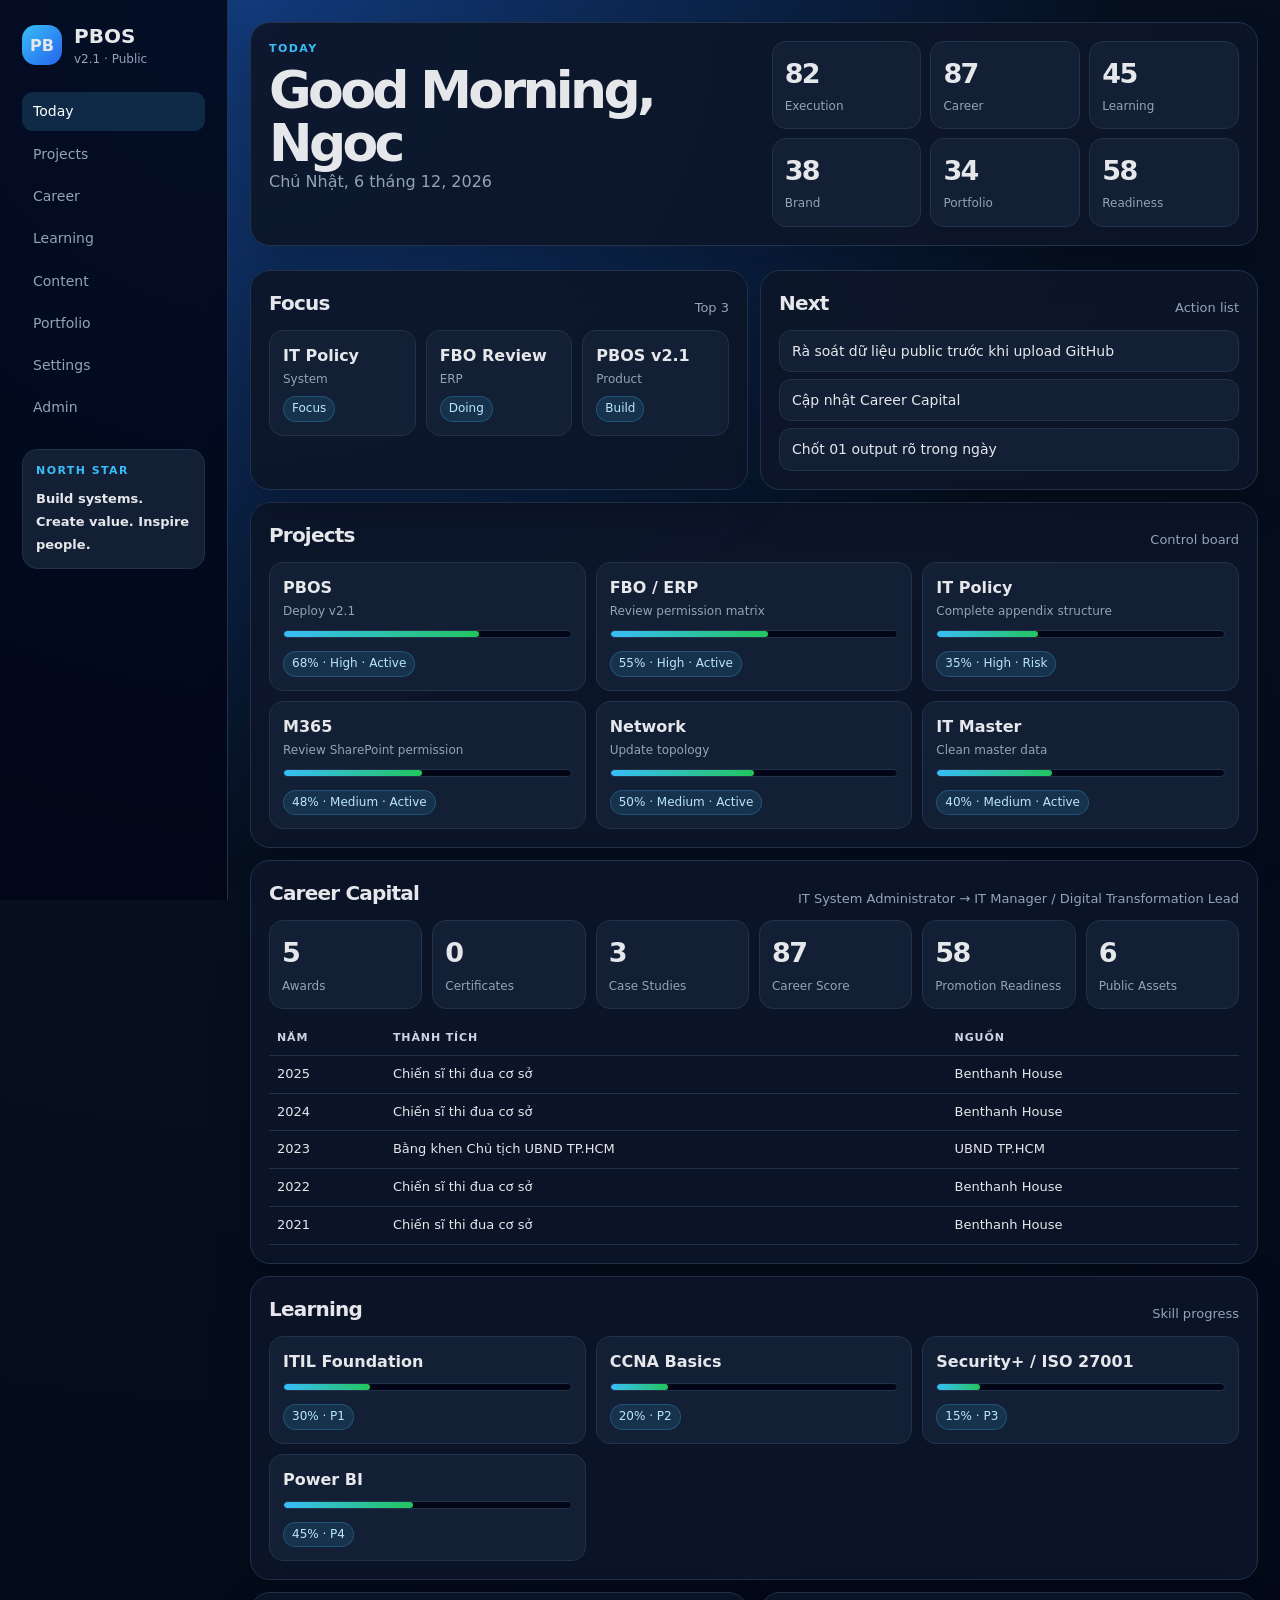
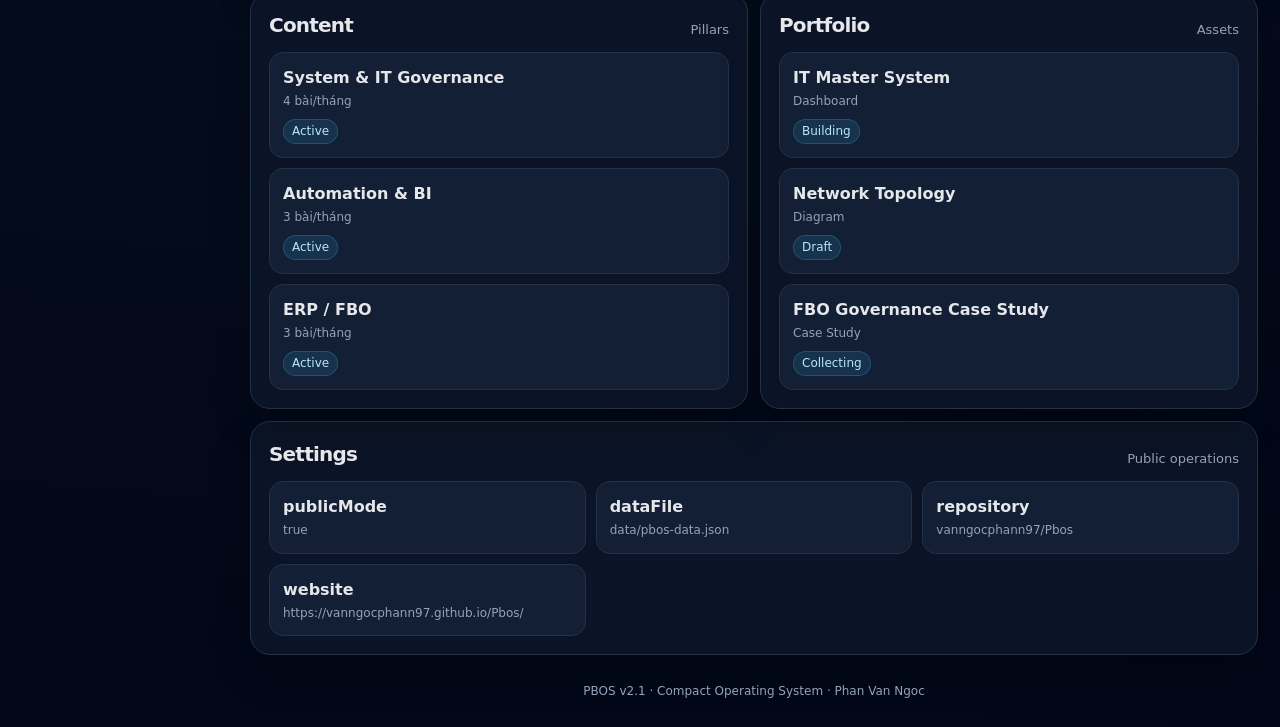
==== commit 81406025: "Add files via upload" ====
--- a/index.html
+++ b/index.html
@@ -1 +1,93 @@
-<!DOCTYPE html><html lang="vi"><head><meta charset="UTF-8"/><meta name="viewport" content="width=device-width,initial-scale=1.0"/><title>PBOS v2.0 | Phan Van Ngoc</title><link rel="stylesheet" href="assets/css/style.css"/></head><body><div class="app"><aside class="sidebar"><div class="brand"><div class="logo">PB</div><div><h1>PBOS</h1><p>v2.0 Operating System</p></div></div><nav><a href="#today" class="active">Today</a><a href="#projects">Projects</a><a href="#career">Career</a><a href="#learning">Learning</a><a href="#content">Content</a><a href="#portfolio">Portfolio</a><a href="#settings">Settings</a><a href="admin.html">Admin</a></nav><div class="note"><span>North Star</span><strong id="northStar"></strong></div></aside><main><section id="today" class="hero"><div><div class="eyebrow">Today</div><h2 id="greeting">Good Morning, Ngoc</h2><p id="dateNow" class="muted"></p></div><div id="scoreStrip" class="score-strip"></div></section><section class="panel"><div class="section-title"><h3>Today's Focus</h3><p>3 việc quan trọng nhất trong ngày.</p></div><div id="todayFocus" class="compact-grid"></div></section><section class="panel"><div class="section-title"><h3>Next Actions</h3><p>Không để ý tưởng nằm ngoài hệ thống.</p></div><div id="nextActions" class="action-list"></div></section><section id="projects" class="panel"><div class="section-title"><h3>Projects</h3><p>Dự án tạo năng lực và tài sản.</p></div><div id="projectGrid" class="project-grid"></div></section><section id="career" class="panel"><div class="section-title"><h3>Career Capital</h3><p id="careerRole">Loading...</p></div><div id="careerCapital" class="compact-grid"></div><table><thead><tr><th>Năm</th><th>Thành tích</th><th>Nguồn</th></tr></thead><tbody id="achievementRows"></tbody></table></section><section id="learning" class="panel"><div class="section-title"><h3>Learning OS</h3><p>Học theo JD, dự án và khoảng trống năng lực.</p></div><div id="learningGrid" class="project-grid"></div></section><section id="content" class="panel"><div class="section-title"><h3>Content System</h3><p>Kinh nghiệm thật thành tài sản thương hiệu.</p></div><div id="contentGrid" class="compact-grid"></div></section><section id="portfolio" class="panel"><div class="section-title"><h3>Portfolio</h3><p>Output có bằng chứng và cấu trúc.</p></div><div id="portfolioGrid" class="compact-grid"></div></section><section id="settings" class="panel"><div class="section-title"><h3>Settings</h3><p>Thông tin vận hành public.</p></div><div id="settingsGrid" class="compact-grid"></div></section><footer>PBOS v2.0 · Personal Operating System · Phan Van Ngoc</footer></main></div><script src="assets/js/app.js"></script></body></html>+<!DOCTYPE html>
+<html lang="vi">
+<head>
+  <meta charset="UTF-8"/>
+  <meta name="viewport" content="width=device-width,initial-scale=1.0"/>
+  <title>PBOS v2.1 | Phan Van Ngoc</title>
+  <link rel="stylesheet" href="assets/css/style.css"/>
+</head>
+<body>
+<div class="app">
+  <aside class="sidebar">
+    <div class="brand">
+      <div class="logo">PB</div>
+      <div><h1>PBOS</h1><p id="versionText">v2.1 Compact OS</p></div>
+    </div>
+    <nav>
+      <a href="#today" class="active">Today</a>
+      <a href="#projects">Projects</a>
+      <a href="#career">Career</a>
+      <a href="#learning">Learning</a>
+      <a href="#content">Content</a>
+      <a href="#portfolio">Portfolio</a>
+      <a href="#settings">Settings</a>
+      <a href="admin.html">Admin</a>
+    </nav>
+    <div class="note">
+      <span>North Star</span>
+      <strong id="northStar"></strong>
+    </div>
+  </aside>
+
+  <main>
+    <section id="today" class="hero">
+      <div class="hero-title">
+        <div class="eyebrow">Today</div>
+        <h2 id="greeting">Good Morning, Ngoc</h2>
+        <p id="dateNow" class="muted"></p>
+      </div>
+      <div id="scoreStrip" class="score-strip"></div>
+    </section>
+
+    <section class="split">
+      <div class="panel">
+        <div class="section-title"><h3>Focus</h3><p>Top 3</p></div>
+        <div id="todayFocus" class="compact-grid"></div>
+      </div>
+      <div class="panel">
+        <div class="section-title"><h3>Next</h3><p>Action list</p></div>
+        <div id="nextActions" class="action-list"></div>
+      </div>
+    </section>
+
+    <section id="projects" class="panel">
+      <div class="section-title"><h3>Projects</h3><p>Control board</p></div>
+      <div id="projectGrid" class="project-grid"></div>
+    </section>
+
+    <section id="career" class="panel">
+      <div class="section-title"><h3>Career Capital</h3><p id="careerRole"></p></div>
+      <div id="careerCapital" class="score-grid"></div>
+      <table>
+        <thead><tr><th>Năm</th><th>Thành tích</th><th>Nguồn</th></tr></thead>
+        <tbody id="achievementRows"></tbody>
+      </table>
+    </section>
+
+    <section id="learning" class="panel">
+      <div class="section-title"><h3>Learning</h3><p>Skill progress</p></div>
+      <div id="learningGrid" class="project-grid"></div>
+    </section>
+
+    <section class="split">
+      <div id="content" class="panel">
+        <div class="section-title"><h3>Content</h3><p>Pillars</p></div>
+        <div id="contentGrid" class="compact-grid one"></div>
+      </div>
+      <div id="portfolio" class="panel">
+        <div class="section-title"><h3>Portfolio</h3><p>Assets</p></div>
+        <div id="portfolioGrid" class="compact-grid one"></div>
+      </div>
+    </section>
+
+    <section id="settings" class="panel">
+      <div class="section-title"><h3>Settings</h3><p>Public operations</p></div>
+      <div id="settingsGrid" class="compact-grid"></div>
+    </section>
+
+    <footer>PBOS v2.1 · Compact Operating System · Phan Van Ngoc</footer>
+  </main>
+</div>
+<script src="assets/js/app.js"></script>
+</body>
+</html>
--- a/assets/css/style.css
+++ b/assets/css/style.css
@@ -1 +1 @@
-:root{--bg:#050b16;--panel:#0d1628;--panel2:#121f34;--line:#22324a;--text:#e5e7eb;--muted:#94a3b8;--accent:#38bdf8;--green:#22c55e}*{box-sizing:border-box;margin:0;padding:0}html{scroll-behavior:smooth}body{font-family:Inter,system-ui,-apple-system,BlinkMacSystemFont,"Segoe UI",sans-serif;background:radial-gradient(circle at 20% 0%,#123a7a 0,#06101f 36%,#020617 100%);color:var(--text);line-height:1.5}.app{display:grid;grid-template-columns:250px 1fr;min-height:100vh}.sidebar{position:sticky;top:0;height:100vh;padding:24px;background:rgba(2,6,23,.82);border-right:1px solid var(--line)}.brand{display:flex;gap:12px;align-items:center;margin-bottom:28px}.logo{width:42px;height:42px;border-radius:14px;background:linear-gradient(135deg,var(--accent),#2563eb);display:grid;place-items:center;font-weight:900}.brand h1{font-size:20px}.brand p{font-size:12px;color:var(--muted)}nav{display:grid;gap:6px}nav a{color:var(--muted);text-decoration:none;padding:10px 12px;border-radius:12px;font-size:14px}nav a:hover,nav a.active{background:#0f2a46;color:white}.note{margin-top:26px;padding:14px;border:1px solid var(--line);border-radius:16px;background:var(--panel2)}.note span,.eyebrow{display:block;color:var(--accent);font-size:11px;font-weight:800;text-transform:uppercase;letter-spacing:.13em;margin-bottom:8px}.note strong{font-size:13px}main{max-width:1280px;width:100%;margin:auto;padding:28px}.hero{display:grid;grid-template-columns:1fr 1fr;gap:16px;align-items:stretch;margin-bottom:16px}.panel,.hero{border:1px solid var(--line);border-radius:22px;background:rgba(13,22,40,.88);box-shadow:0 20px 50px rgba(0,0,0,.22);padding:22px}h2{font-size:clamp(34px,5vw,58px);letter-spacing:-.07em;line-height:1.02}h3{font-size:22px;letter-spacing:-.04em}.muted{color:var(--muted)}.score-strip{display:grid;grid-template-columns:repeat(4,1fr);gap:10px}.score{background:var(--panel2);border:1px solid var(--line);border-radius:16px;padding:14px}.score strong{display:block;font-size:30px;letter-spacing:-.06em}.score span{font-size:12px;color:var(--muted)}.panel{margin-top:16px}.section-title{display:flex;justify-content:space-between;gap:16px;align-items:end;margin-bottom:14px}.section-title p{color:var(--muted);font-size:14px}.compact-grid{display:grid;grid-template-columns:repeat(3,1fr);gap:12px}.project-grid{display:grid;grid-template-columns:repeat(2,1fr);gap:12px}.card{background:var(--panel2);border:1px solid var(--line);border-radius:16px;padding:15px}.card strong{display:block;margin-bottom:6px}.card p{color:var(--muted);font-size:13px}.badge{display:inline-block;margin-top:10px;padding:4px 9px;border-radius:99px;background:rgba(56,189,248,.12);color:#bae6fd;border:1px solid rgba(56,189,248,.25);font-size:12px}.progress{height:9px;background:#020617;border:1px solid var(--line);border-radius:99px;overflow:hidden;margin:12px 0 6px}.bar{height:100%;background:linear-gradient(90deg,var(--accent),var(--green));border-radius:99px}.action-list{display:grid;gap:8px}.action{padding:12px 14px;border:1px solid var(--line);border-radius:14px;background:var(--panel2)}table{width:100%;border-collapse:collapse;margin-top:14px;font-size:14px}th,td{text-align:left;border-bottom:1px solid var(--line);padding:12px 10px;vertical-align:top}th{font-size:12px;color:#cbd5e1;text-transform:uppercase;letter-spacing:.08em}footer{text-align:center;color:var(--muted);font-size:12px;padding:32px 0 6px}.admin{max-width:1180px}.admin-head{display:flex;justify-content:space-between;gap:16px;align-items:center}.actions{display:flex;gap:10px;flex-wrap:wrap}.btn{border:1px solid rgba(56,189,248,.32);background:rgba(56,189,248,.16);color:white;border-radius:12px;padding:10px 14px;cursor:pointer;text-decoration:none}.btn.secondary{background:var(--panel2);border-color:var(--line)}textarea{width:100%;min-height:580px;margin-top:14px;background:#020617;color:var(--text);border:1px solid var(--line);border-radius:16px;padding:16px;font-family:Consolas,monospace;font-size:13px;line-height:1.55}code{color:#bae6fd}@media(max-width:1000px){.app{grid-template-columns:1fr}.sidebar{position:relative;height:auto}.hero,.score-strip,.compact-grid,.project-grid{grid-template-columns:1fr}main{padding:16px}.section-title,.admin-head{display:block}.actions{margin-top:14px}}+:root{--bg:#050b16;--panel:#0d1628;--panel2:#121f34;--line:#22324a;--text:#e5e7eb;--muted:#94a3b8;--accent:#38bdf8;--green:#22c55e}*{box-sizing:border-box;margin:0;padding:0}html{scroll-behavior:smooth}body{font-family:Inter,system-ui,-apple-system,BlinkMacSystemFont,"Segoe UI",sans-serif;background:radial-gradient(circle at 20% 0%,#123a7a 0,#06101f 34%,#020617 100%);color:var(--text);line-height:1.45}.app{display:grid;grid-template-columns:228px 1fr;min-height:100vh}.sidebar{position:sticky;top:0;height:100vh;padding:22px;background:rgba(2,6,23,.84);border-right:1px solid var(--line)}.brand{display:flex;gap:12px;align-items:center;margin-bottom:24px}.logo{width:40px;height:40px;border-radius:14px;background:linear-gradient(135deg,var(--accent),#2563eb);display:grid;place-items:center;font-weight:900}.brand h1{font-size:20px}.brand p{font-size:12px;color:var(--muted)}nav{display:grid;gap:4px}nav a{color:var(--muted);text-decoration:none;padding:9px 11px;border-radius:11px;font-size:14px}nav a:hover,nav a.active{background:#0f2a46;color:white}.note{margin-top:22px;padding:13px;border:1px solid var(--line);border-radius:15px;background:var(--panel2)}.note span,.eyebrow{display:block;color:var(--accent);font-size:11px;font-weight:800;text-transform:uppercase;letter-spacing:.13em;margin-bottom:7px}.note strong{font-size:13px}main{max-width:1280px;width:100%;margin:auto;padding:22px}.hero{display:grid;grid-template-columns:1.05fr 1fr;gap:12px;margin-bottom:12px}.panel,.hero{border:1px solid var(--line);border-radius:20px;background:rgba(13,22,40,.9);box-shadow:0 18px 42px rgba(0,0,0,.2);padding:18px}h2{font-size:clamp(32px,4.4vw,52px);letter-spacing:-.07em;line-height:1.02}h3{font-size:20px;letter-spacing:-.04em}.muted{color:var(--muted)}.score-strip{display:grid;grid-template-columns:repeat(3,1fr);gap:9px}.score,.stat{background:var(--panel2);border:1px solid var(--line);border-radius:14px;padding:12px}.score strong,.stat strong{display:block;font-size:27px;letter-spacing:-.06em}.score span,.stat span{font-size:12px;color:var(--muted)}.panel{margin-top:12px}.section-title{display:flex;justify-content:space-between;gap:12px;align-items:end;margin-bottom:12px}.section-title p{color:var(--muted);font-size:13px}.split{display:grid;grid-template-columns:1fr 1fr;gap:12px}.compact-grid{display:grid;grid-template-columns:repeat(3,1fr);gap:10px}.compact-grid.one{grid-template-columns:1fr}.project-grid{display:grid;grid-template-columns:repeat(3,1fr);gap:10px}.score-grid{display:grid;grid-template-columns:repeat(6,1fr);gap:10px}.card{background:var(--panel2);border:1px solid var(--line);border-radius:14px;padding:13px}.card strong{display:block;margin-bottom:4px}.card p{color:var(--muted);font-size:12px}.badge{display:inline-block;margin-top:8px;padding:3px 8px;border-radius:99px;background:rgba(56,189,248,.12);color:#bae6fd;border:1px solid rgba(56,189,248,.25);font-size:12px}.progress{height:8px;background:#020617;border:1px solid var(--line);border-radius:99px;overflow:hidden;margin:10px 0 5px}.bar{height:100%;background:linear-gradient(90deg,var(--accent),var(--green));border-radius:99px}.action-list{display:grid;gap:7px}.action{padding:10px 12px;border:1px solid var(--line);border-radius:12px;background:var(--panel2);font-size:14px}table{width:100%;border-collapse:collapse;margin-top:12px;font-size:13px}th,td{text-align:left;border-bottom:1px solid var(--line);padding:9px 8px;vertical-align:top}th{font-size:11px;color:#cbd5e1;text-transform:uppercase;letter-spacing:.08em}footer{text-align:center;color:var(--muted);font-size:12px;padding:28px 0 4px}.admin{max-width:1180px}.admin-head{display:flex;justify-content:space-between;gap:16px;align-items:center}.actions{display:flex;gap:10px;flex-wrap:wrap}.btn{border:1px solid rgba(56,189,248,.32);background:rgba(56,189,248,.16);color:white;border-radius:12px;padding:10px 14px;cursor:pointer;text-decoration:none}.btn.secondary{background:var(--panel2);border-color:var(--line)}textarea{width:100%;min-height:580px;margin-top:14px;background:#020617;color:var(--text);border:1px solid var(--line);border-radius:16px;padding:16px;font-family:Consolas,monospace;font-size:13px;line-height:1.55}code{color:#bae6fd}@media(max-width:1100px){.app{grid-template-columns:1fr}.sidebar{position:relative;height:auto}.hero,.score-strip,.compact-grid,.project-grid,.score-grid,.split{grid-template-columns:1fr}main{padding:14px}.section-title,.admin-head{display:block}.actions{margin-top:14px}}
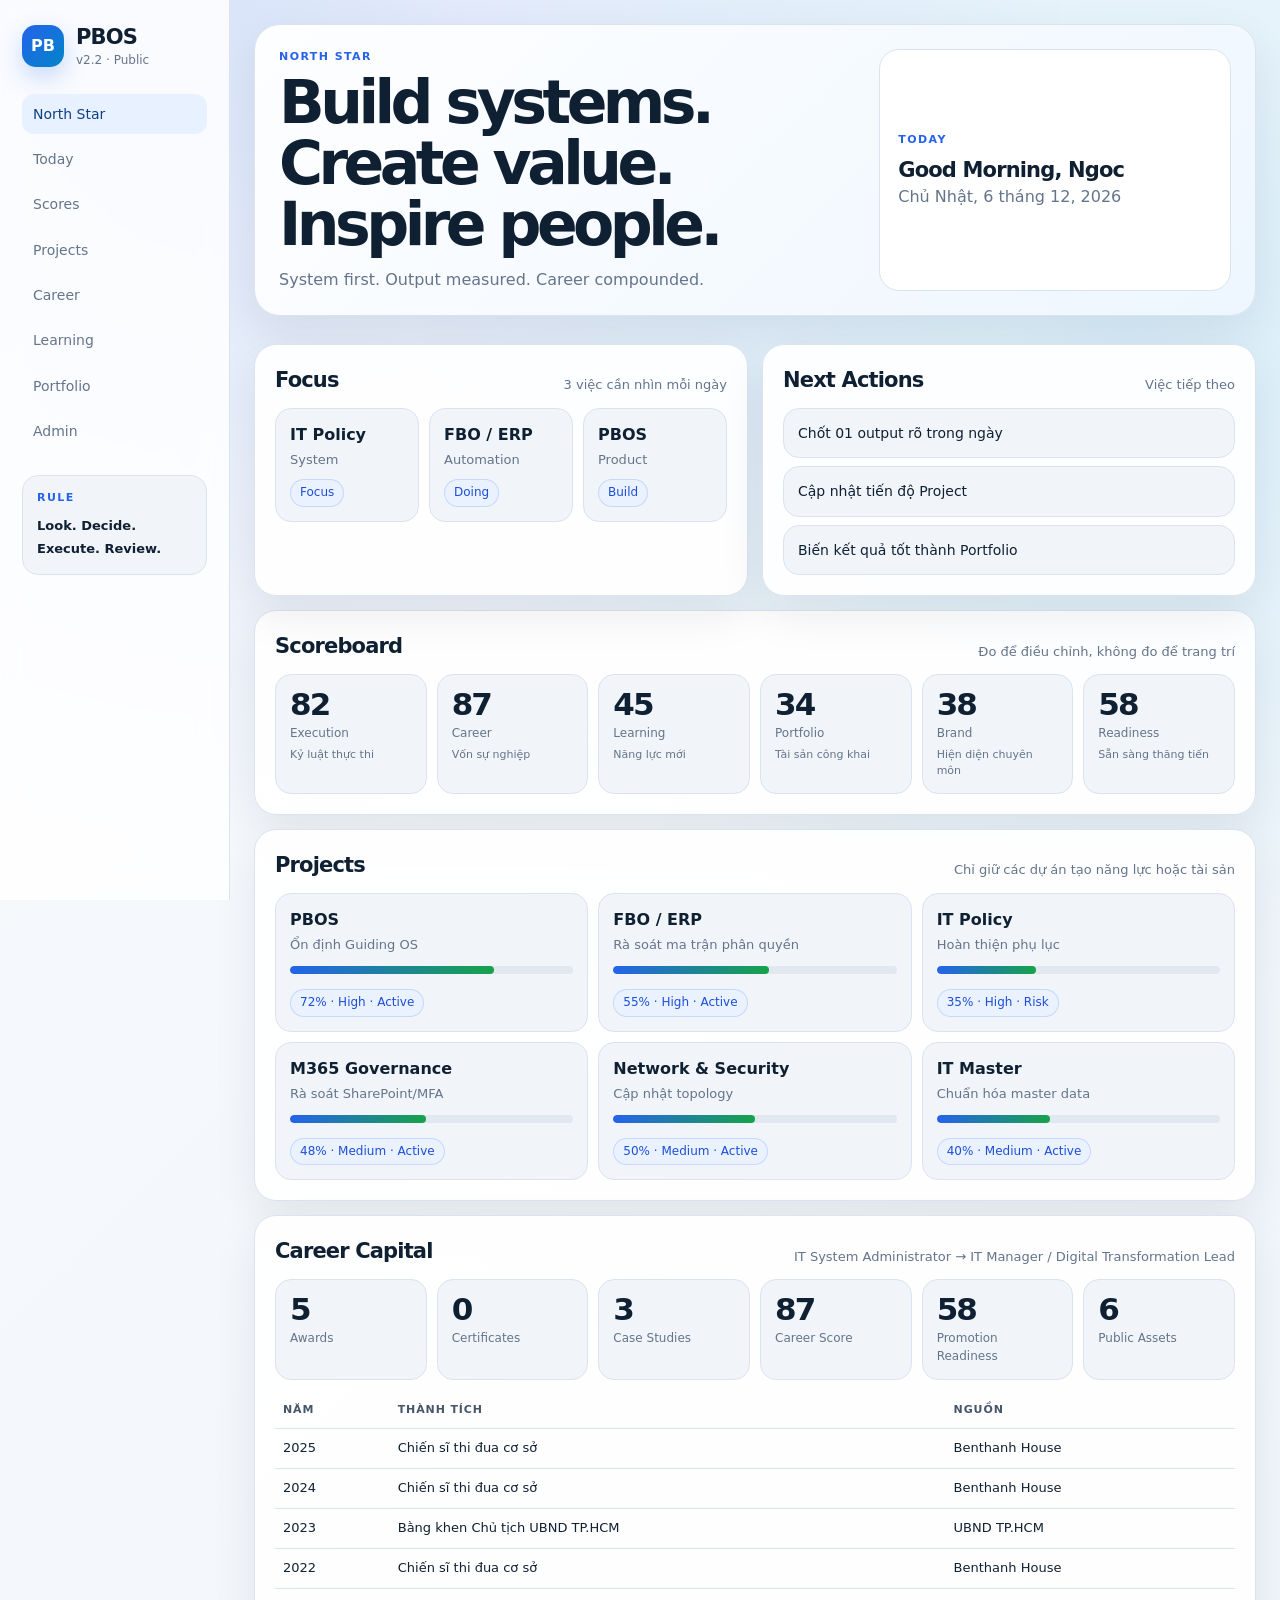
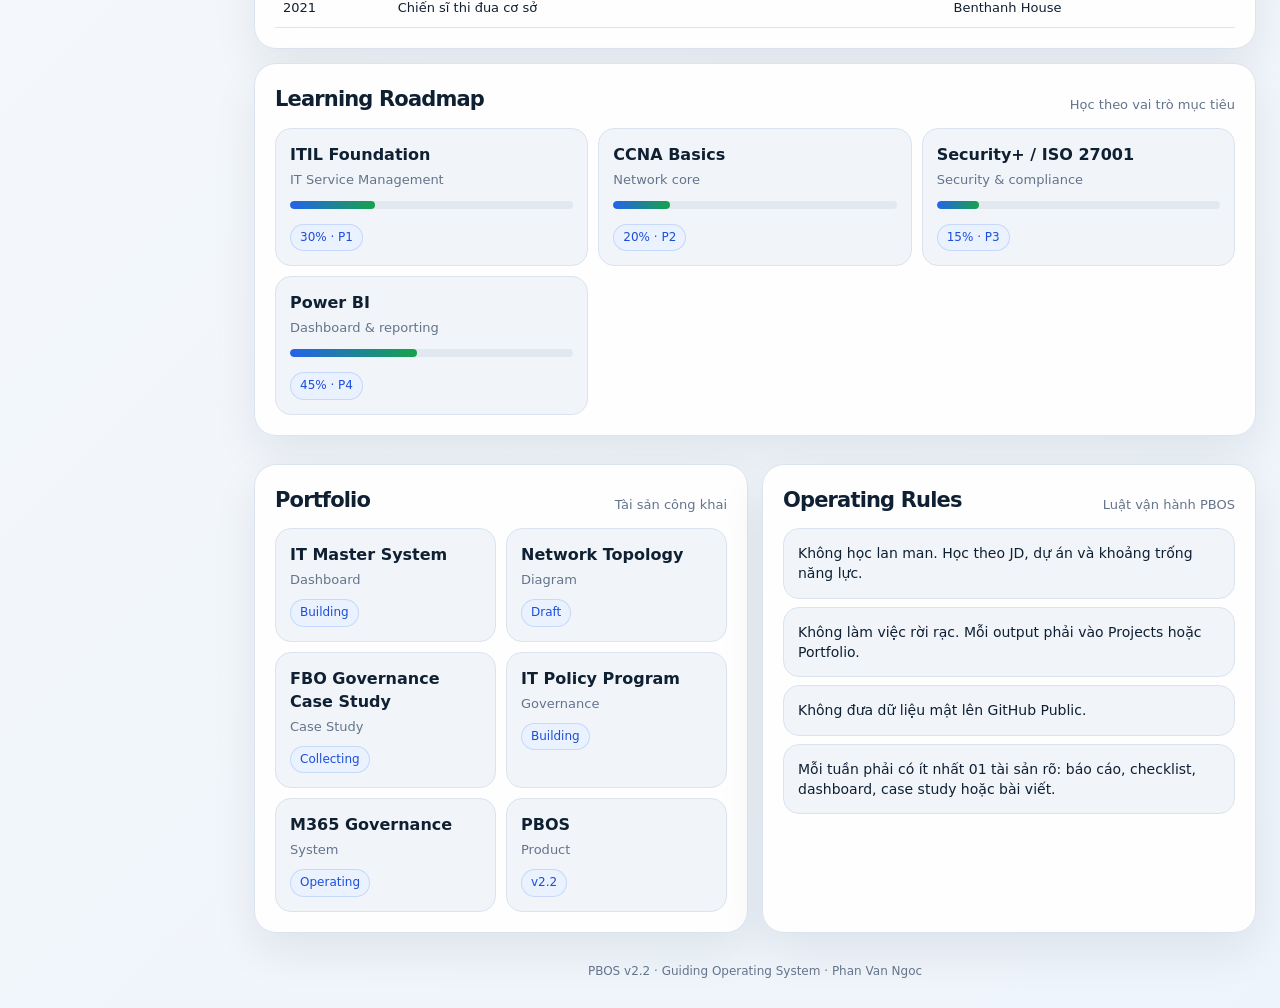
==== commit 01526329: "Add files via upload" ====
--- a/index.html
+++ b/index.html
@@ -3,7 +3,7 @@
 <head>
   <meta charset="UTF-8"/>
   <meta name="viewport" content="width=device-width,initial-scale=1.0"/>
-  <title>PBOS v2.1 | Phan Van Ngoc</title>
+  <title>PBOS v2.2 | Phan Van Ngoc</title>
   <link rel="stylesheet" href="assets/css/style.css"/>
 </head>
 <body>
@@ -11,81 +11,118 @@
   <aside class="sidebar">
     <div class="brand">
       <div class="logo">PB</div>
-      <div><h1>PBOS</h1><p id="versionText">v2.1 Compact OS</p></div>
+      <div>
+        <h1>PBOS</h1>
+        <p id="versionText">Guiding OS</p>
+      </div>
     </div>
+
     <nav>
-      <a href="#today" class="active">Today</a>
+      <a href="#north" class="active">North Star</a>
+      <a href="#today">Today</a>
+      <a href="#scores">Scores</a>
       <a href="#projects">Projects</a>
       <a href="#career">Career</a>
       <a href="#learning">Learning</a>
-      <a href="#content">Content</a>
       <a href="#portfolio">Portfolio</a>
-      <a href="#settings">Settings</a>
       <a href="admin.html">Admin</a>
     </nav>
-    <div class="note">
-      <span>North Star</span>
-      <strong id="northStar"></strong>
+
+    <div class="side-card">
+      <span>Rule</span>
+      <strong>Look. Decide. Execute. Review.</strong>
     </div>
   </aside>
 
   <main>
-    <section id="today" class="hero">
-      <div class="hero-title">
+    <section id="north" class="hero">
+      <div>
+        <div class="eyebrow">North Star</div>
+        <h2 id="northStar"></h2>
+        <p id="principle" class="lead"></p>
+      </div>
+      <div class="today-mini">
         <div class="eyebrow">Today</div>
-        <h2 id="greeting">Good Morning, Ngoc</h2>
+        <h3 id="greeting"></h3>
         <p id="dateNow" class="muted"></p>
       </div>
-      <div id="scoreStrip" class="score-strip"></div>
     </section>
 
-    <section class="split">
+    <section id="today" class="grid-2">
       <div class="panel">
-        <div class="section-title"><h3>Focus</h3><p>Top 3</p></div>
-        <div id="todayFocus" class="compact-grid"></div>
+        <div class="section-title">
+          <h3>Focus</h3>
+          <p>3 việc cần nhìn mỗi ngày</p>
+        </div>
+        <div id="todayFocus" class="cards-3"></div>
       </div>
+
       <div class="panel">
-        <div class="section-title"><h3>Next</h3><p>Action list</p></div>
+        <div class="section-title">
+          <h3>Next Actions</h3>
+          <p>Việc tiếp theo</p>
+        </div>
         <div id="nextActions" class="action-list"></div>
       </div>
     </section>
 
+    <section id="scores" class="panel">
+      <div class="section-title">
+        <h3>Scoreboard</h3>
+        <p>Đo để điều chỉnh, không đo để trang trí</p>
+      </div>
+      <div id="scoreStrip" class="score-grid"></div>
+    </section>
+
     <section id="projects" class="panel">
-      <div class="section-title"><h3>Projects</h3><p>Control board</p></div>
+      <div class="section-title">
+        <h3>Projects</h3>
+        <p>Chỉ giữ các dự án tạo năng lực hoặc tài sản</p>
+      </div>
       <div id="projectGrid" class="project-grid"></div>
     </section>
 
     <section id="career" class="panel">
-      <div class="section-title"><h3>Career Capital</h3><p id="careerRole"></p></div>
-      <div id="careerCapital" class="score-grid"></div>
-      <table>
-        <thead><tr><th>Năm</th><th>Thành tích</th><th>Nguồn</th></tr></thead>
-        <tbody id="achievementRows"></tbody>
-      </table>
+      <div class="section-title">
+        <h3>Career Capital</h3>
+        <p id="careerRole"></p>
+      </div>
+      <div id="careerCapital" class="score-grid compact"></div>
+      <div class="table-wrap">
+        <table>
+          <thead><tr><th>Năm</th><th>Thành tích</th><th>Nguồn</th></tr></thead>
+          <tbody id="achievementRows"></tbody>
+        </table>
+      </div>
     </section>
 
     <section id="learning" class="panel">
-      <div class="section-title"><h3>Learning</h3><p>Skill progress</p></div>
+      <div class="section-title">
+        <h3>Learning Roadmap</h3>
+        <p>Học theo vai trò mục tiêu</p>
+      </div>
       <div id="learningGrid" class="project-grid"></div>
     </section>
 
-    <section class="split">
-      <div id="content" class="panel">
-        <div class="section-title"><h3>Content</h3><p>Pillars</p></div>
-        <div id="contentGrid" class="compact-grid one"></div>
+    <section id="portfolio" class="grid-2">
+      <div class="panel">
+        <div class="section-title">
+          <h3>Portfolio</h3>
+          <p>Tài sản công khai</p>
+        </div>
+        <div id="portfolioGrid" class="cards-3 two"></div>
       </div>
-      <div id="portfolio" class="panel">
-        <div class="section-title"><h3>Portfolio</h3><p>Assets</p></div>
-        <div id="portfolioGrid" class="compact-grid one"></div>
+
+      <div class="panel">
+        <div class="section-title">
+          <h3>Operating Rules</h3>
+          <p>Luật vận hành PBOS</p>
+        </div>
+        <div id="rules" class="action-list"></div>
       </div>
     </section>
 
-    <section id="settings" class="panel">
-      <div class="section-title"><h3>Settings</h3><p>Public operations</p></div>
-      <div id="settingsGrid" class="compact-grid"></div>
-    </section>
-
-    <footer>PBOS v2.1 · Compact Operating System · Phan Van Ngoc</footer>
+    <footer>PBOS v2.2 · Guiding Operating System · Phan Van Ngoc</footer>
   </main>
 </div>
 <script src="assets/js/app.js"></script>
--- a/assets/css/style.css
+++ b/assets/css/style.css
@@ -1 +1,144 @@
-:root{--bg:#050b16;--panel:#0d1628;--panel2:#121f34;--line:#22324a;--text:#e5e7eb;--muted:#94a3b8;--accent:#38bdf8;--green:#22c55e}*{box-sizing:border-box;margin:0;padding:0}html{scroll-behavior:smooth}body{font-family:Inter,system-ui,-apple-system,BlinkMacSystemFont,"Segoe UI",sans-serif;background:radial-gradient(circle at 20% 0%,#123a7a 0,#06101f 34%,#020617 100%);color:var(--text);line-height:1.45}.app{display:grid;grid-template-columns:228px 1fr;min-height:100vh}.sidebar{position:sticky;top:0;height:100vh;padding:22px;background:rgba(2,6,23,.84);border-right:1px solid var(--line)}.brand{display:flex;gap:12px;align-items:center;margin-bottom:24px}.logo{width:40px;height:40px;border-radius:14px;background:linear-gradient(135deg,var(--accent),#2563eb);display:grid;place-items:center;font-weight:900}.brand h1{font-size:20px}.brand p{font-size:12px;color:var(--muted)}nav{display:grid;gap:4px}nav a{color:var(--muted);text-decoration:none;padding:9px 11px;border-radius:11px;font-size:14px}nav a:hover,nav a.active{background:#0f2a46;color:white}.note{margin-top:22px;padding:13px;border:1px solid var(--line);border-radius:15px;background:var(--panel2)}.note span,.eyebrow{display:block;color:var(--accent);font-size:11px;font-weight:800;text-transform:uppercase;letter-spacing:.13em;margin-bottom:7px}.note strong{font-size:13px}main{max-width:1280px;width:100%;margin:auto;padding:22px}.hero{display:grid;grid-template-columns:1.05fr 1fr;gap:12px;margin-bottom:12px}.panel,.hero{border:1px solid var(--line);border-radius:20px;background:rgba(13,22,40,.9);box-shadow:0 18px 42px rgba(0,0,0,.2);padding:18px}h2{font-size:clamp(32px,4.4vw,52px);letter-spacing:-.07em;line-height:1.02}h3{font-size:20px;letter-spacing:-.04em}.muted{color:var(--muted)}.score-strip{display:grid;grid-template-columns:repeat(3,1fr);gap:9px}.score,.stat{background:var(--panel2);border:1px solid var(--line);border-radius:14px;padding:12px}.score strong,.stat strong{display:block;font-size:27px;letter-spacing:-.06em}.score span,.stat span{font-size:12px;color:var(--muted)}.panel{margin-top:12px}.section-title{display:flex;justify-content:space-between;gap:12px;align-items:end;margin-bottom:12px}.section-title p{color:var(--muted);font-size:13px}.split{display:grid;grid-template-columns:1fr 1fr;gap:12px}.compact-grid{display:grid;grid-template-columns:repeat(3,1fr);gap:10px}.compact-grid.one{grid-template-columns:1fr}.project-grid{display:grid;grid-template-columns:repeat(3,1fr);gap:10px}.score-grid{display:grid;grid-template-columns:repeat(6,1fr);gap:10px}.card{background:var(--panel2);border:1px solid var(--line);border-radius:14px;padding:13px}.card strong{display:block;margin-bottom:4px}.card p{color:var(--muted);font-size:12px}.badge{display:inline-block;margin-top:8px;padding:3px 8px;border-radius:99px;background:rgba(56,189,248,.12);color:#bae6fd;border:1px solid rgba(56,189,248,.25);font-size:12px}.progress{height:8px;background:#020617;border:1px solid var(--line);border-radius:99px;overflow:hidden;margin:10px 0 5px}.bar{height:100%;background:linear-gradient(90deg,var(--accent),var(--green));border-radius:99px}.action-list{display:grid;gap:7px}.action{padding:10px 12px;border:1px solid var(--line);border-radius:12px;background:var(--panel2);font-size:14px}table{width:100%;border-collapse:collapse;margin-top:12px;font-size:13px}th,td{text-align:left;border-bottom:1px solid var(--line);padding:9px 8px;vertical-align:top}th{font-size:11px;color:#cbd5e1;text-transform:uppercase;letter-spacing:.08em}footer{text-align:center;color:var(--muted);font-size:12px;padding:28px 0 4px}.admin{max-width:1180px}.admin-head{display:flex;justify-content:space-between;gap:16px;align-items:center}.actions{display:flex;gap:10px;flex-wrap:wrap}.btn{border:1px solid rgba(56,189,248,.32);background:rgba(56,189,248,.16);color:white;border-radius:12px;padding:10px 14px;cursor:pointer;text-decoration:none}.btn.secondary{background:var(--panel2);border-color:var(--line)}textarea{width:100%;min-height:580px;margin-top:14px;background:#020617;color:var(--text);border:1px solid var(--line);border-radius:16px;padding:16px;font-family:Consolas,monospace;font-size:13px;line-height:1.55}code{color:#bae6fd}@media(max-width:1100px){.app{grid-template-columns:1fr}.sidebar{position:relative;height:auto}.hero,.score-strip,.compact-grid,.project-grid,.score-grid,.split{grid-template-columns:1fr}main{padding:14px}.section-title,.admin-head{display:block}.actions{margin-top:14px}}+:root{
+  --bg:#f6f8fb;
+  --panel:#ffffff;
+  --panel2:#f1f5f9;
+  --line:#dbe3ee;
+  --text:#102033;
+  --muted:#64748b;
+  --accent:#2563eb;
+  --accent2:#0284c7;
+  --green:#16a34a;
+  --warn:#d97706;
+  --danger:#dc2626;
+  --shadow:0 18px 45px rgba(15,23,42,.08);
+}
+*{box-sizing:border-box;margin:0;padding:0}
+html{scroll-behavior:smooth}
+body{
+  font-family:Inter,system-ui,-apple-system,BlinkMacSystemFont,"Segoe UI",sans-serif;
+  background:
+    radial-gradient(circle at 18% 0%,rgba(37,99,235,.14),transparent 30%),
+    radial-gradient(circle at 88% 12%,rgba(14,165,233,.12),transparent 28%),
+    linear-gradient(135deg,#f8fafc,#eef4fb);
+  color:var(--text);
+  line-height:1.45;
+}
+.app{display:grid;grid-template-columns:230px 1fr;min-height:100vh}
+.sidebar{
+  position:sticky;top:0;height:100vh;padding:22px;
+  background:rgba(255,255,255,.82);
+  backdrop-filter:blur(14px);
+  border-right:1px solid var(--line);
+}
+.brand{display:flex;gap:12px;align-items:center;margin-bottom:24px}
+.logo{
+  width:42px;height:42px;border-radius:14px;
+  display:grid;place-items:center;
+  color:#fff;font-weight:900;
+  background:linear-gradient(135deg,var(--accent),var(--accent2));
+  box-shadow:0 10px 24px rgba(37,99,235,.24);
+}
+.brand h1{font-size:21px;letter-spacing:-.04em}
+.brand p{font-size:12px;color:var(--muted)}
+nav{display:grid;gap:5px}
+nav a{
+  color:var(--muted);text-decoration:none;
+  padding:10px 11px;border-radius:12px;font-size:14px;
+}
+nav a:hover,nav a.active{background:#e8f1ff;color:#0f3f88}
+.side-card{
+  margin-top:24px;padding:14px;border-radius:16px;
+  border:1px solid var(--line);background:var(--panel2);
+}
+.side-card span,.eyebrow{
+  display:block;color:var(--accent);
+  font-size:11px;font-weight:800;text-transform:uppercase;
+  letter-spacing:.13em;margin-bottom:7px;
+}
+.side-card strong{font-size:13px}
+main{max-width:1240px;width:100%;margin:auto;padding:24px}
+.hero{
+  display:grid;grid-template-columns:1.25fr .75fr;gap:14px;
+  padding:24px;border:1px solid var(--line);border-radius:26px;
+  background:linear-gradient(135deg,rgba(255,255,255,.96),rgba(238,246,255,.96));
+  box-shadow:var(--shadow);
+}
+h2{
+  font-size:clamp(34px,5vw,60px);
+  letter-spacing:-.075em;line-height:1.02;
+  max-width:800px;
+}
+h3{font-size:21px;letter-spacing:-.04em}
+.lead{color:var(--muted);font-size:16px;margin-top:12px;max-width:760px}
+.muted{color:var(--muted)}
+.today-mini{
+  border:1px solid var(--line);border-radius:20px;
+  background:#fff;padding:18px;
+  display:flex;flex-direction:column;justify-content:center;
+}
+.panel{
+  margin-top:14px;padding:20px;
+  background:rgba(255,255,255,.94);
+  border:1px solid var(--line);border-radius:22px;
+  box-shadow:var(--shadow);
+}
+.grid-2{display:grid;grid-template-columns:1fr 1fr;gap:14px;margin-top:14px}
+.section-title{display:flex;justify-content:space-between;align-items:end;gap:12px;margin-bottom:13px}
+.section-title p{font-size:13px;color:var(--muted)}
+.cards-3{display:grid;grid-template-columns:repeat(3,1fr);gap:10px}
+.cards-3.two{grid-template-columns:repeat(2,1fr)}
+.project-grid{display:grid;grid-template-columns:repeat(3,1fr);gap:10px}
+.score-grid{display:grid;grid-template-columns:repeat(6,1fr);gap:10px}
+.score-grid.compact{grid-template-columns:repeat(6,1fr)}
+.card,.score,.action{
+  background:var(--panel2);
+  border:1px solid var(--line);
+  border-radius:16px;
+  padding:14px;
+}
+.card strong{display:block;margin-bottom:5px}
+.card p{font-size:13px;color:var(--muted)}
+.score strong{display:block;font-size:31px;letter-spacing:-.06em;line-height:1}
+.score span{display:block;font-size:12px;color:var(--muted);margin-top:5px}
+.score em{display:block;font-style:normal;font-size:11px;color:var(--muted);margin-top:4px}
+.badge{
+  display:inline-block;margin-top:9px;padding:4px 9px;
+  border-radius:999px;border:1px solid rgba(37,99,235,.18);
+  color:#1d4ed8;background:#eaf2ff;font-size:12px;
+}
+.progress{
+  height:8px;border-radius:999px;background:#e2e8f0;
+  overflow:hidden;margin:11px 0 6px;
+}
+.bar{height:100%;border-radius:999px;background:linear-gradient(90deg,var(--accent),var(--green))}
+.action-list{display:grid;gap:8px}
+.action{font-size:14px}
+.table-wrap{overflow-x:auto}
+table{width:100%;border-collapse:collapse;margin-top:12px;font-size:13px}
+th,td{text-align:left;border-bottom:1px solid var(--line);padding:10px 8px;vertical-align:top}
+th{font-size:11px;color:#475569;text-transform:uppercase;letter-spacing:.08em}
+footer{text-align:center;color:var(--muted);font-size:12px;padding:30px 0 4px}
+.admin{max-width:1180px}
+.admin-head{display:flex;justify-content:space-between;align-items:center;gap:16px}
+.actions{display:flex;gap:10px;flex-wrap:wrap}
+.btn{
+  border:1px solid rgba(37,99,235,.24);
+  background:#2563eb;color:white;
+  border-radius:12px;padding:10px 14px;cursor:pointer;text-decoration:none;
+}
+.btn.secondary{background:#fff;color:#1d4ed8;border-color:var(--line)}
+textarea{
+  width:100%;min-height:580px;margin-top:14px;
+  background:#0f172a;color:#e5e7eb;border:1px solid #1e293b;
+  border-radius:16px;padding:16px;font-family:Consolas,monospace;
+  font-size:13px;line-height:1.55;
+}
+code{color:#1d4ed8}
+@media(max-width:1080px){
+  .app{grid-template-columns:1fr}
+  .sidebar{position:relative;height:auto}
+  main{padding:14px}
+  .hero,.grid-2,.cards-3,.cards-3.two,.project-grid,.score-grid,.score-grid.compact{grid-template-columns:1fr}
+  .section-title,.admin-head{display:block}
+  .actions{margin-top:14px}
+}
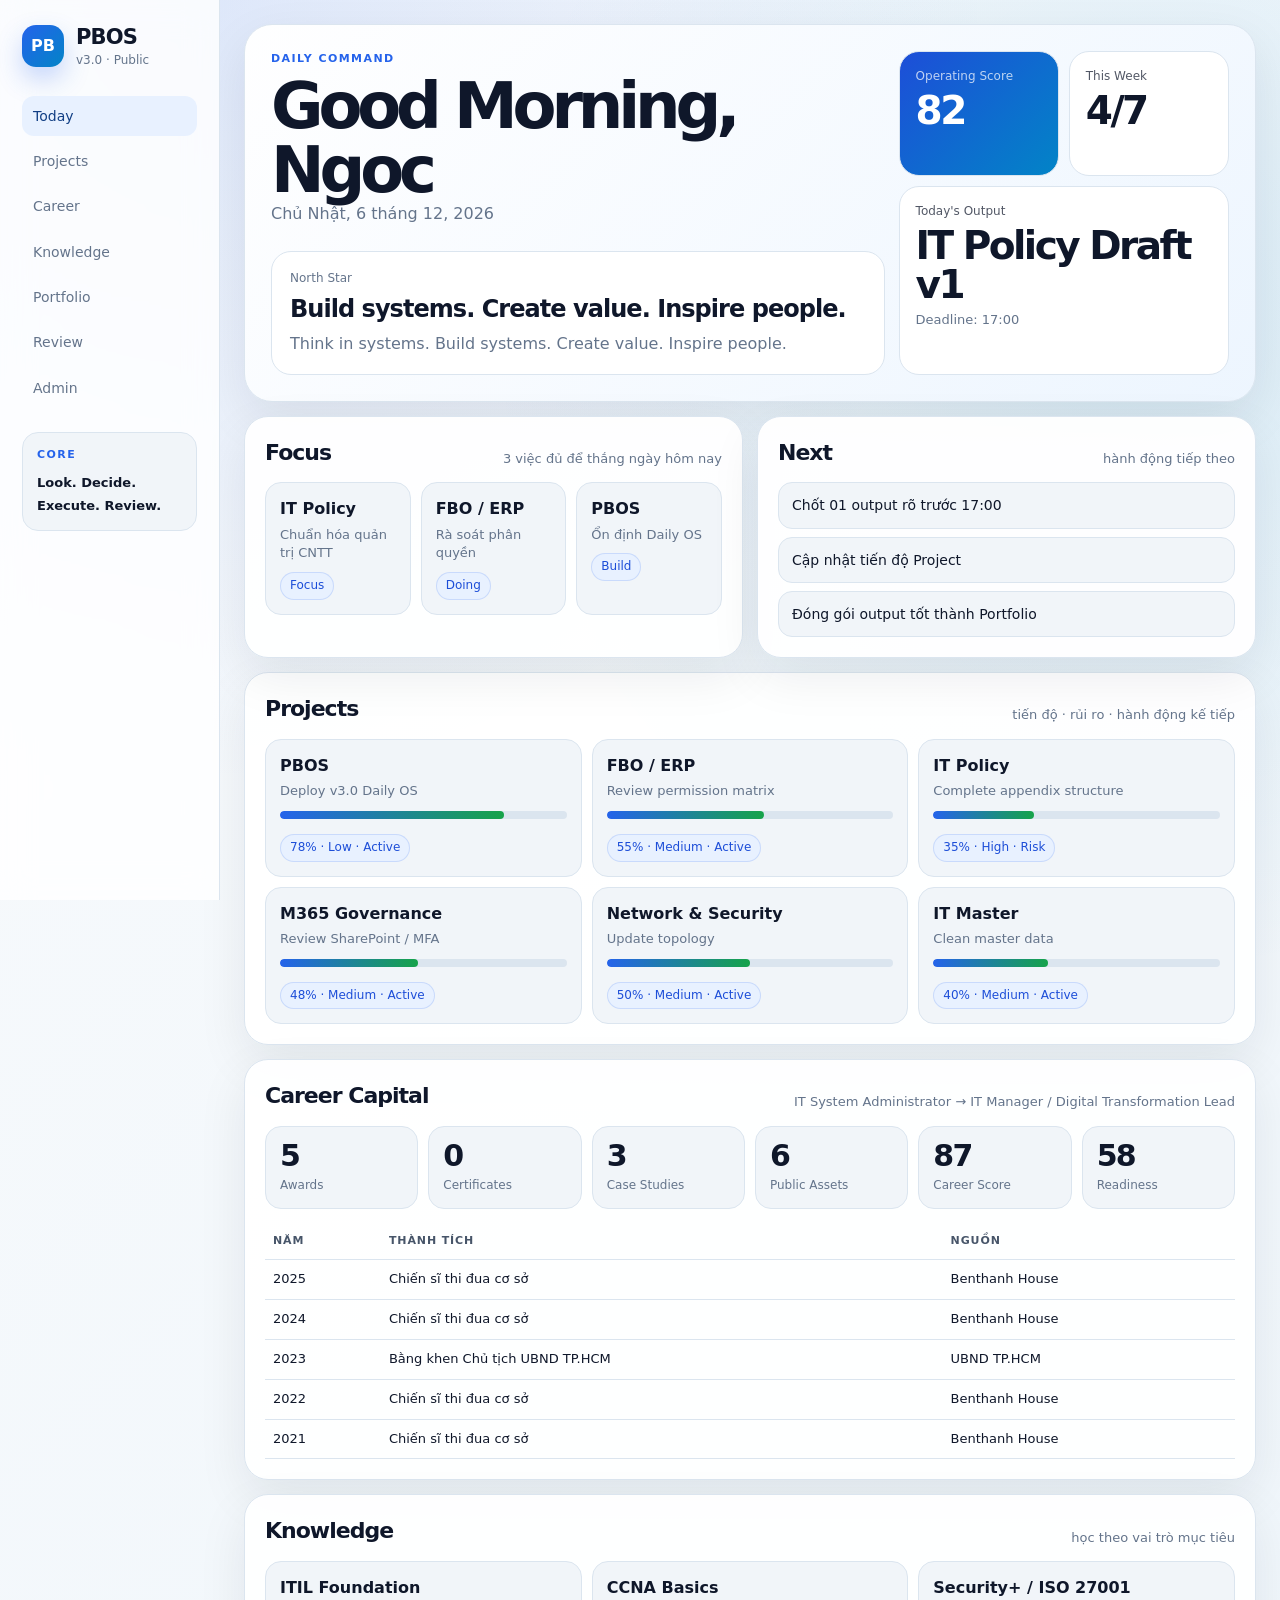
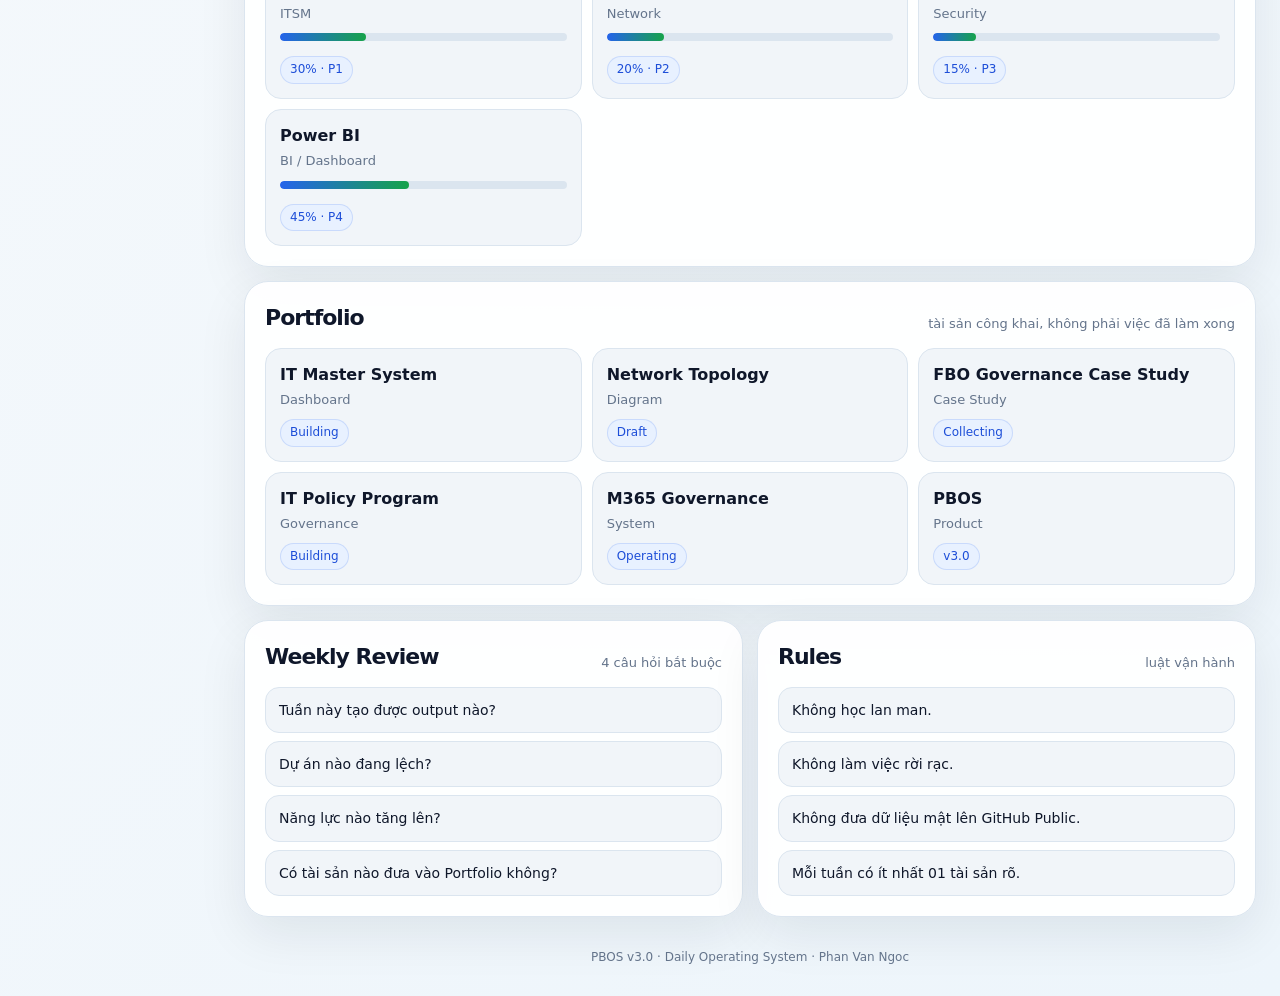
==== commit 2929104a: "Add files via upload" ====
--- a/index.html
+++ b/index.html
@@ -3,126 +3,112 @@
 <head>
   <meta charset="UTF-8"/>
   <meta name="viewport" content="width=device-width,initial-scale=1.0"/>
-  <title>PBOS v2.2 | Phan Van Ngoc</title>
+  <title>PBOS v3.0 | Phan Van Ngoc</title>
   <link rel="stylesheet" href="assets/css/style.css"/>
 </head>
 <body>
 <div class="app">
-  <aside class="sidebar">
+  <aside class="rail">
     <div class="brand">
       <div class="logo">PB</div>
       <div>
         <h1>PBOS</h1>
-        <p id="versionText">Guiding OS</p>
+        <p id="versionText">Daily OS</p>
       </div>
     </div>
-
     <nav>
-      <a href="#north" class="active">North Star</a>
-      <a href="#today">Today</a>
-      <a href="#scores">Scores</a>
+      <a href="#today" class="active">Today</a>
       <a href="#projects">Projects</a>
       <a href="#career">Career</a>
-      <a href="#learning">Learning</a>
+      <a href="#knowledge">Knowledge</a>
       <a href="#portfolio">Portfolio</a>
+      <a href="#review">Review</a>
       <a href="admin.html">Admin</a>
     </nav>
-
-    <div class="side-card">
-      <span>Rule</span>
+    <div class="rule">
+      <span>Core</span>
       <strong>Look. Decide. Execute. Review.</strong>
     </div>
   </aside>
 
   <main>
-    <section id="north" class="hero">
-      <div>
-        <div class="eyebrow">North Star</div>
-        <h2 id="northStar"></h2>
-        <p id="principle" class="lead"></p>
+    <section id="today" class="daily">
+      <div class="daily-left">
+        <div class="eyebrow">Daily Command</div>
+        <h2 id="greeting">Good Morning, Ngoc</h2>
+        <p id="dateNow" class="muted"></p>
+
+        <div class="north">
+          <span>North Star</span>
+          <strong id="northStar"></strong>
+          <p id="principle"></p>
+        </div>
       </div>
-      <div class="today-mini">
-        <div class="eyebrow">Today</div>
-        <h3 id="greeting"></h3>
-        <p id="dateNow" class="muted"></p>
+
+      <div class="daily-right">
+        <div class="score-card primary">
+          <span>Operating Score</span>
+          <strong id="operatingScore">--</strong>
+        </div>
+        <div class="score-card">
+          <span>This Week</span>
+          <strong id="weekOutput">--</strong>
+        </div>
+        <div class="score-card wide">
+          <span>Today's Output</span>
+          <strong id="todayOutput">--</strong>
+          <p id="deadline"></p>
+        </div>
       </div>
     </section>
 
-    <section id="today" class="grid-2">
+    <section class="board">
       <div class="panel">
-        <div class="section-title">
-          <h3>Focus</h3>
-          <p>3 việc cần nhìn mỗi ngày</p>
-        </div>
-        <div id="todayFocus" class="cards-3"></div>
+        <div class="section-title"><h3>Focus</h3><p>3 việc đủ để thắng ngày hôm nay</p></div>
+        <div id="focusGrid" class="focus-grid"></div>
       </div>
-
       <div class="panel">
-        <div class="section-title">
-          <h3>Next Actions</h3>
-          <p>Việc tiếp theo</p>
-        </div>
-        <div id="nextActions" class="action-list"></div>
+        <div class="section-title"><h3>Next</h3><p>hành động tiếp theo</p></div>
+        <div id="nextList" class="list"></div>
       </div>
     </section>
 
-    <section id="scores" class="panel">
-      <div class="section-title">
-        <h3>Scoreboard</h3>
-        <p>Đo để điều chỉnh, không đo để trang trí</p>
-      </div>
-      <div id="scoreStrip" class="score-grid"></div>
-    </section>
-
     <section id="projects" class="panel">
-      <div class="section-title">
-        <h3>Projects</h3>
-        <p>Chỉ giữ các dự án tạo năng lực hoặc tài sản</p>
-      </div>
+      <div class="section-title"><h3>Projects</h3><p>tiến độ · rủi ro · hành động kế tiếp</p></div>
       <div id="projectGrid" class="project-grid"></div>
     </section>
 
     <section id="career" class="panel">
-      <div class="section-title">
-        <h3>Career Capital</h3>
-        <p id="careerRole"></p>
+      <div class="section-title"><h3>Career Capital</h3><p id="careerRole"></p></div>
+      <div id="careerGrid" class="metric-grid"></div>
+      <table>
+        <thead><tr><th>Năm</th><th>Thành tích</th><th>Nguồn</th></tr></thead>
+        <tbody id="achievementRows"></tbody>
+      </table>
+    </section>
+
+    <section id="knowledge" class="panel">
+      <div class="section-title"><h3>Knowledge</h3><p>học theo vai trò mục tiêu</p></div>
+      <div id="knowledgeGrid" class="project-grid"></div>
+    </section>
+
+    <section id="portfolio" class="panel">
+      <div class="section-title"><h3>Portfolio</h3><p>tài sản công khai, không phải việc đã làm xong</p></div>
+      <div id="portfolioGrid" class="asset-grid"></div>
+    </section>
+
+    <section id="review" class="board">
+      <div class="panel">
+        <div class="section-title"><h3>Weekly Review</h3><p>4 câu hỏi bắt buộc</p></div>
+        <div id="questionList" class="list"></div>
       </div>
-      <div id="careerCapital" class="score-grid compact"></div>
-      <div class="table-wrap">
-        <table>
-          <thead><tr><th>Năm</th><th>Thành tích</th><th>Nguồn</th></tr></thead>
-          <tbody id="achievementRows"></tbody>
-        </table>
+      <div class="panel">
+        <div class="section-title"><h3>Rules</h3><p>luật vận hành</p></div>
+        <div id="ruleList" class="list"></div>
       </div>
     </section>
 
-    <section id="learning" class="panel">
-      <div class="section-title">
-        <h3>Learning Roadmap</h3>
-        <p>Học theo vai trò mục tiêu</p>
-      </div>
-      <div id="learningGrid" class="project-grid"></div>
-    </section>
-
-    <section id="portfolio" class="grid-2">
-      <div class="panel">
-        <div class="section-title">
-          <h3>Portfolio</h3>
-          <p>Tài sản công khai</p>
-        </div>
-        <div id="portfolioGrid" class="cards-3 two"></div>
-      </div>
-
-      <div class="panel">
-        <div class="section-title">
-          <h3>Operating Rules</h3>
-          <p>Luật vận hành PBOS</p>
-        </div>
-        <div id="rules" class="action-list"></div>
-      </div>
-    </section>
-
-    <footer>PBOS v2.2 · Guiding Operating System · Phan Van Ngoc</footer>
+    <footer>PBOS v3.0 · Daily Operating System · Phan Van Ngoc</footer>
   </main>
 </div>
 <script src="assets/js/app.js"></script>
--- a/assets/css/style.css
+++ b/assets/css/style.css
@@ -1,123 +1,132 @@
 :root{
-  --bg:#f6f8fb;
-  --panel:#ffffff;
-  --panel2:#f1f5f9;
-  --line:#dbe3ee;
-  --text:#102033;
+  --bg:#f7fafc;
+  --paper:#ffffff;
+  --soft:#f1f5f9;
+  --line:#dbe5ef;
+  --text:#0f172a;
   --muted:#64748b;
-  --accent:#2563eb;
-  --accent2:#0284c7;
+  --blue:#2563eb;
+  --cyan:#0284c7;
   --green:#16a34a;
-  --warn:#d97706;
-  --danger:#dc2626;
-  --shadow:0 18px 45px rgba(15,23,42,.08);
+  --amber:#d97706;
+  --red:#dc2626;
+  --shadow:0 18px 50px rgba(15,23,42,.08);
 }
 *{box-sizing:border-box;margin:0;padding:0}
 html{scroll-behavior:smooth}
 body{
   font-family:Inter,system-ui,-apple-system,BlinkMacSystemFont,"Segoe UI",sans-serif;
+  color:var(--text);
   background:
-    radial-gradient(circle at 18% 0%,rgba(37,99,235,.14),transparent 30%),
-    radial-gradient(circle at 88% 12%,rgba(14,165,233,.12),transparent 28%),
-    linear-gradient(135deg,#f8fafc,#eef4fb);
-  color:var(--text);
+    radial-gradient(circle at 16% 0%,rgba(37,99,235,.12),transparent 28%),
+    radial-gradient(circle at 90% 12%,rgba(2,132,199,.11),transparent 26%),
+    linear-gradient(135deg,#f8fafc,#edf5fb);
   line-height:1.45;
 }
-.app{display:grid;grid-template-columns:230px 1fr;min-height:100vh}
-.sidebar{
-  position:sticky;top:0;height:100vh;padding:22px;
+.app{display:grid;grid-template-columns:220px 1fr;min-height:100vh}
+.rail{
+  position:sticky;top:0;height:100vh;
+  padding:22px;
   background:rgba(255,255,255,.82);
-  backdrop-filter:blur(14px);
+  backdrop-filter:blur(16px);
   border-right:1px solid var(--line);
 }
-.brand{display:flex;gap:12px;align-items:center;margin-bottom:24px}
+.brand{display:flex;gap:12px;align-items:center;margin-bottom:26px}
 .logo{
   width:42px;height:42px;border-radius:14px;
-  display:grid;place-items:center;
-  color:#fff;font-weight:900;
-  background:linear-gradient(135deg,var(--accent),var(--accent2));
-  box-shadow:0 10px 24px rgba(37,99,235,.24);
+  display:grid;place-items:center;color:white;font-weight:900;
+  background:linear-gradient(135deg,var(--blue),var(--cyan));
+  box-shadow:0 12px 26px rgba(37,99,235,.25);
 }
 .brand h1{font-size:21px;letter-spacing:-.04em}
 .brand p{font-size:12px;color:var(--muted)}
 nav{display:grid;gap:5px}
 nav a{
-  color:var(--muted);text-decoration:none;
+  text-decoration:none;color:var(--muted);
   padding:10px 11px;border-radius:12px;font-size:14px;
 }
-nav a:hover,nav a.active{background:#e8f1ff;color:#0f3f88}
-.side-card{
+nav a:hover,nav a.active{color:#123f85;background:#e8f1ff}
+.rule{
   margin-top:24px;padding:14px;border-radius:16px;
-  border:1px solid var(--line);background:var(--panel2);
+  background:var(--soft);border:1px solid var(--line);
 }
-.side-card span,.eyebrow{
-  display:block;color:var(--accent);
+.rule span,.eyebrow{
+  display:block;color:var(--blue);
   font-size:11px;font-weight:800;text-transform:uppercase;
   letter-spacing:.13em;margin-bottom:7px;
 }
-.side-card strong{font-size:13px}
-main{max-width:1240px;width:100%;margin:auto;padding:24px}
-.hero{
-  display:grid;grid-template-columns:1.25fr .75fr;gap:14px;
-  padding:24px;border:1px solid var(--line);border-radius:26px;
-  background:linear-gradient(135deg,rgba(255,255,255,.96),rgba(238,246,255,.96));
+.rule strong{font-size:13px}
+main{max-width:1180px;width:100%;margin:auto;padding:24px}
+.daily{
+  display:grid;grid-template-columns:1.3fr .7fr;gap:14px;
+  padding:26px;border-radius:28px;border:1px solid var(--line);
+  background:linear-gradient(135deg,rgba(255,255,255,.98),rgba(238,246,255,.94));
   box-shadow:var(--shadow);
 }
-h2{
-  font-size:clamp(34px,5vw,60px);
-  letter-spacing:-.075em;line-height:1.02;
-  max-width:800px;
+h2{font-size:clamp(38px,5vw,64px);letter-spacing:-.08em;line-height:1}
+h3{font-size:22px;letter-spacing:-.045em}
+.muted{color:var(--muted)}
+.north{
+  margin-top:26px;padding:18px;border-radius:20px;
+  border:1px solid var(--line);background:white;
 }
-h3{font-size:21px;letter-spacing:-.04em}
-.lead{color:var(--muted);font-size:16px;margin-top:12px;max-width:760px}
-.muted{color:var(--muted)}
-.today-mini{
-  border:1px solid var(--line);border-radius:20px;
-  background:#fff;padding:18px;
-  display:flex;flex-direction:column;justify-content:center;
+.north span{
+  display:block;color:var(--muted);font-size:12px;margin-bottom:4px;
 }
+.north strong{display:block;font-size:24px;letter-spacing:-.04em}
+.north p{color:var(--muted);margin-top:6px}
+.daily-right{display:grid;grid-template-columns:1fr 1fr;gap:10px}
+.score-card{
+  padding:16px;border-radius:20px;border:1px solid var(--line);
+  background:white;
+}
+.score-card.primary{
+  background:linear-gradient(135deg,#1d4ed8,#0284c7);
+  color:white;
+}
+.score-card.wide{grid-column:1/-1}
+.score-card span{display:block;font-size:12px;color:inherit;opacity:.72;margin-bottom:6px}
+.score-card strong{font-size:39px;letter-spacing:-.065em;line-height:1}
+.score-card p{color:var(--muted);font-size:13px;margin-top:6px}
+.score-card.primary p{color:rgba(255,255,255,.74)}
+.board{display:grid;grid-template-columns:1fr 1fr;gap:14px;margin-top:14px}
 .panel{
-  margin-top:14px;padding:20px;
-  background:rgba(255,255,255,.94);
-  border:1px solid var(--line);border-radius:22px;
+  margin-top:14px;padding:20px;border-radius:24px;
+  border:1px solid var(--line);background:rgba(255,255,255,.96);
   box-shadow:var(--shadow);
 }
-.grid-2{display:grid;grid-template-columns:1fr 1fr;gap:14px;margin-top:14px}
-.section-title{display:flex;justify-content:space-between;align-items:end;gap:12px;margin-bottom:13px}
+.board .panel{margin-top:0}
+.section-title{
+  display:flex;justify-content:space-between;align-items:end;
+  gap:14px;margin-bottom:14px;
+}
 .section-title p{font-size:13px;color:var(--muted)}
-.cards-3{display:grid;grid-template-columns:repeat(3,1fr);gap:10px}
-.cards-3.two{grid-template-columns:repeat(2,1fr)}
+.focus-grid,.asset-grid{display:grid;grid-template-columns:repeat(3,1fr);gap:10px}
 .project-grid{display:grid;grid-template-columns:repeat(3,1fr);gap:10px}
-.score-grid{display:grid;grid-template-columns:repeat(6,1fr);gap:10px}
-.score-grid.compact{grid-template-columns:repeat(6,1fr)}
-.card,.score,.action{
-  background:var(--panel2);
-  border:1px solid var(--line);
-  border-radius:16px;
-  padding:14px;
+.metric-grid{display:grid;grid-template-columns:repeat(6,1fr);gap:10px}
+.card,.item,.metric{
+  padding:14px;border-radius:16px;border:1px solid var(--line);
+  background:var(--soft);
 }
-.card strong{display:block;margin-bottom:5px}
-.card p{font-size:13px;color:var(--muted)}
-.score strong{display:block;font-size:31px;letter-spacing:-.06em;line-height:1}
-.score span{display:block;font-size:12px;color:var(--muted);margin-top:5px}
-.score em{display:block;font-style:normal;font-size:11px;color:var(--muted);margin-top:4px}
+.card strong,.item strong{display:block;margin-bottom:5px}
+.card p,.item p{color:var(--muted);font-size:13px}
 .badge{
-  display:inline-block;margin-top:9px;padding:4px 9px;
-  border-radius:999px;border:1px solid rgba(37,99,235,.18);
-  color:#1d4ed8;background:#eaf2ff;font-size:12px;
+  display:inline-block;margin-top:9px;padding:4px 9px;border-radius:999px;
+  font-size:12px;color:#1d4ed8;background:#e8f1ff;border:1px solid rgba(37,99,235,.16);
 }
-.progress{
-  height:8px;border-radius:999px;background:#e2e8f0;
-  overflow:hidden;margin:11px 0 6px;
+.progress{height:8px;border-radius:999px;background:#dbe5ef;overflow:hidden;margin:10px 0 6px}
+.bar{height:100%;border-radius:999px;background:linear-gradient(90deg,var(--blue),var(--green))}
+.metric strong{display:block;font-size:30px;letter-spacing:-.06em;line-height:1}
+.metric span{display:block;color:var(--muted);font-size:12px;margin-top:6px}
+.list{display:grid;gap:8px}
+.list div{
+  padding:12px 13px;border-radius:14px;border:1px solid var(--line);
+  background:var(--soft);font-size:14px;
 }
-.bar{height:100%;border-radius:999px;background:linear-gradient(90deg,var(--accent),var(--green))}
-.action-list{display:grid;gap:8px}
-.action{font-size:14px}
-.table-wrap{overflow-x:auto}
-table{width:100%;border-collapse:collapse;margin-top:12px;font-size:13px}
-th,td{text-align:left;border-bottom:1px solid var(--line);padding:10px 8px;vertical-align:top}
-th{font-size:11px;color:#475569;text-transform:uppercase;letter-spacing:.08em}
-footer{text-align:center;color:var(--muted);font-size:12px;padding:30px 0 4px}
+table{width:100%;border-collapse:collapse;margin-top:14px;font-size:13px}
+th,td{text-align:left;border-bottom:1px solid var(--line);padding:10px 8px}
+th{font-size:11px;text-transform:uppercase;letter-spacing:.08em;color:#475569}
+footer{text-align:center;color:var(--muted);font-size:12px;padding:32px 0 6px}
 .admin{max-width:1180px}
 .admin-head{display:flex;justify-content:space-between;align-items:center;gap:16px}
 .actions{display:flex;gap:10px;flex-wrap:wrap}
@@ -136,9 +145,10 @@
 code{color:#1d4ed8}
 @media(max-width:1080px){
   .app{grid-template-columns:1fr}
-  .sidebar{position:relative;height:auto}
+  .rail{position:relative;height:auto}
   main{padding:14px}
-  .hero,.grid-2,.cards-3,.cards-3.two,.project-grid,.score-grid,.score-grid.compact{grid-template-columns:1fr}
+  .daily,.board,.focus-grid,.asset-grid,.project-grid,.metric-grid{grid-template-columns:1fr}
+  .daily-right{grid-template-columns:1fr}
   .section-title,.admin-head{display:block}
   .actions{margin-top:14px}
 }
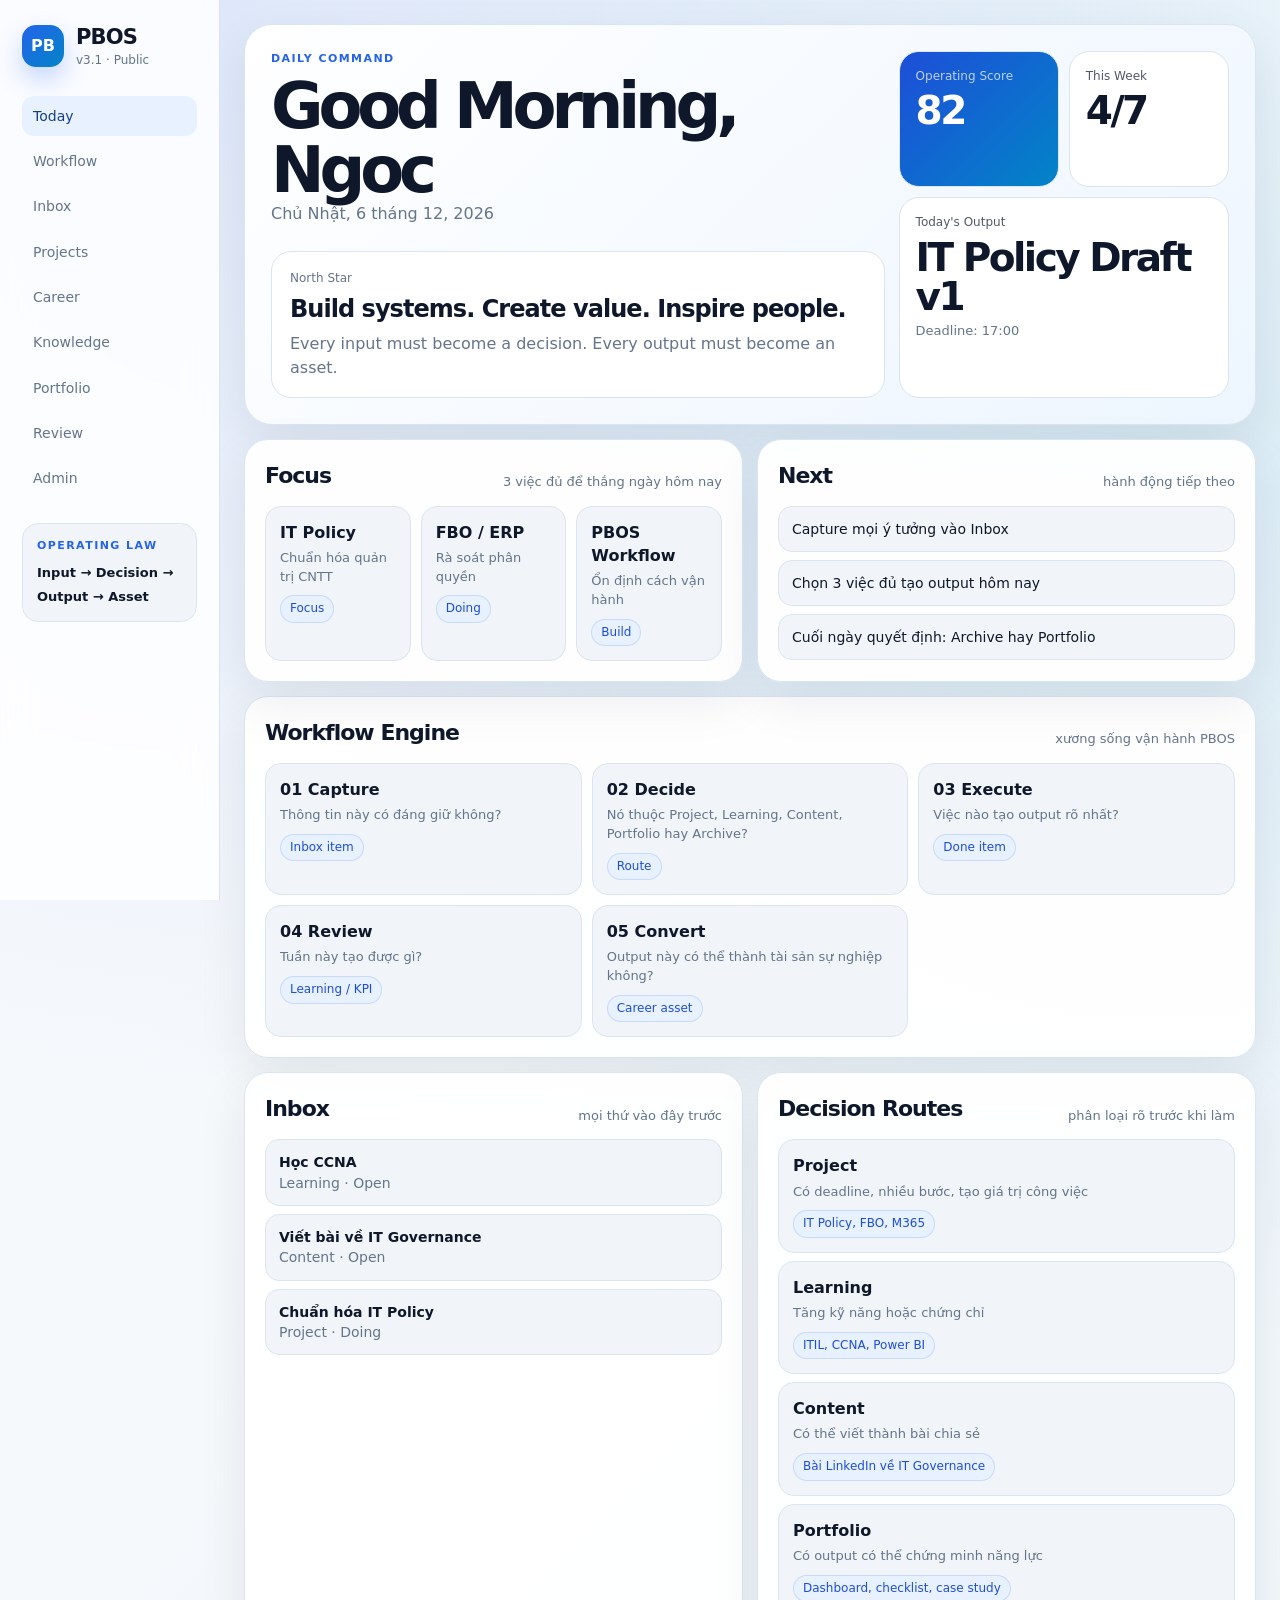
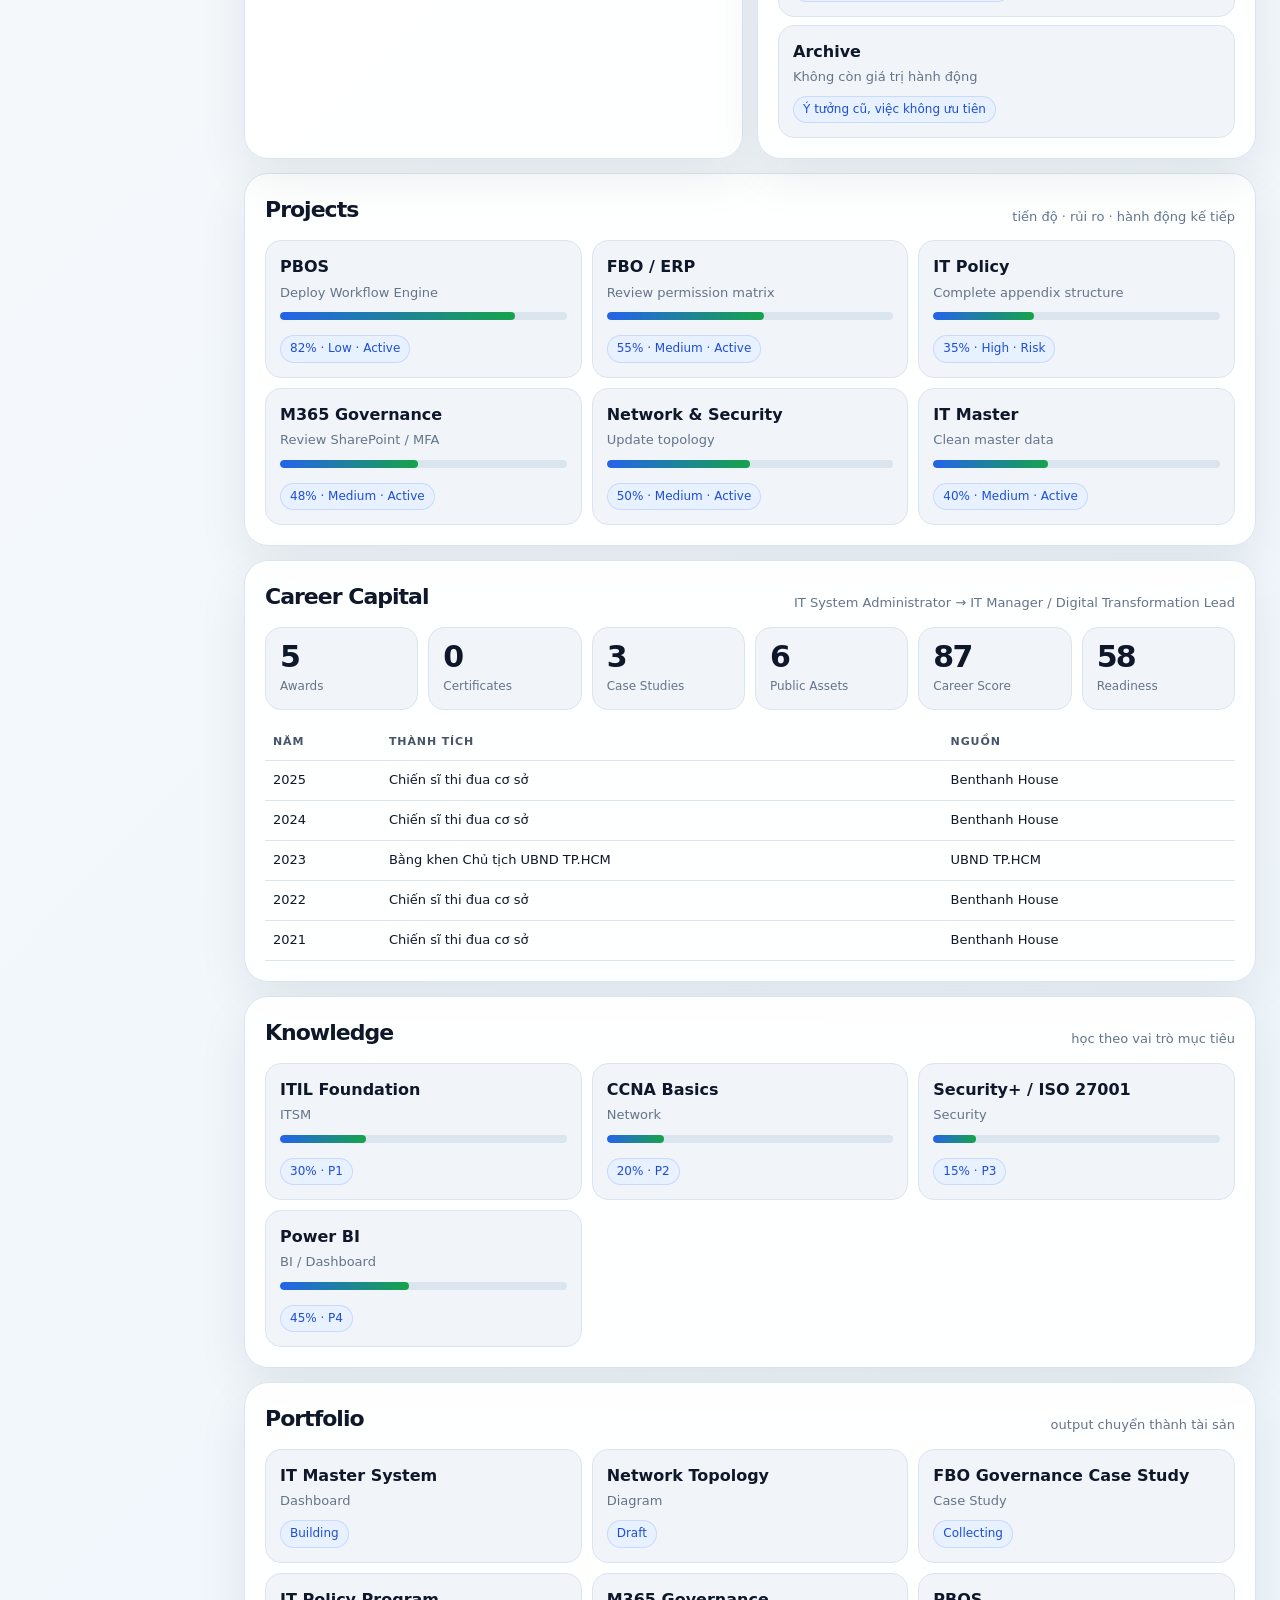
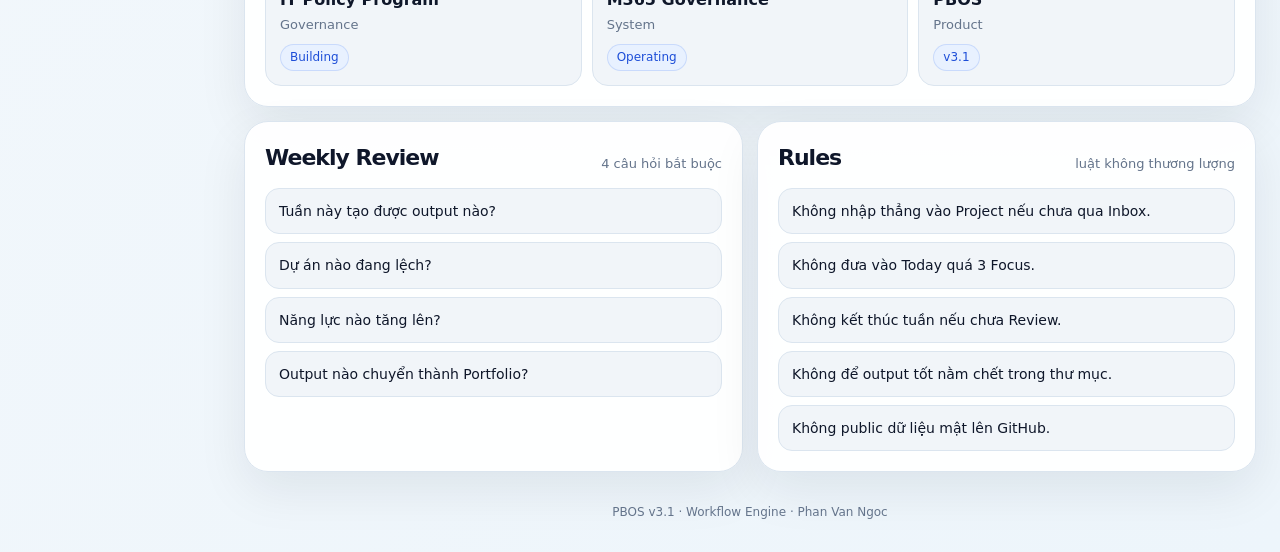
==== commit 8298ae97: "Add files via upload" ====
--- a/index.html
+++ b/index.html
@@ -3,7 +3,7 @@
 <head>
   <meta charset="UTF-8"/>
   <meta name="viewport" content="width=device-width,initial-scale=1.0"/>
-  <title>PBOS v3.0 | Phan Van Ngoc</title>
+  <title>PBOS v3.1 | Phan Van Ngoc</title>
   <link rel="stylesheet" href="assets/css/style.css"/>
 </head>
 <body>
@@ -11,13 +11,12 @@
   <aside class="rail">
     <div class="brand">
       <div class="logo">PB</div>
-      <div>
-        <h1>PBOS</h1>
-        <p id="versionText">Daily OS</p>
-      </div>
+      <div><h1>PBOS</h1><p id="versionText">Workflow Engine</p></div>
     </div>
     <nav>
       <a href="#today" class="active">Today</a>
+      <a href="#workflow">Workflow</a>
+      <a href="#inbox">Inbox</a>
       <a href="#projects">Projects</a>
       <a href="#career">Career</a>
       <a href="#knowledge">Knowledge</a>
@@ -26,8 +25,8 @@
       <a href="admin.html">Admin</a>
     </nav>
     <div class="rule">
-      <span>Core</span>
-      <strong>Look. Decide. Execute. Review.</strong>
+      <span>Operating Law</span>
+      <strong>Input → Decision → Output → Asset</strong>
     </div>
   </aside>
 
@@ -37,7 +36,6 @@
         <div class="eyebrow">Daily Command</div>
         <h2 id="greeting">Good Morning, Ngoc</h2>
         <p id="dateNow" class="muted"></p>
-
         <div class="north">
           <span>North Star</span>
           <strong id="northStar"></strong>
@@ -46,19 +44,9 @@
       </div>
 
       <div class="daily-right">
-        <div class="score-card primary">
-          <span>Operating Score</span>
-          <strong id="operatingScore">--</strong>
-        </div>
-        <div class="score-card">
-          <span>This Week</span>
-          <strong id="weekOutput">--</strong>
-        </div>
-        <div class="score-card wide">
-          <span>Today's Output</span>
-          <strong id="todayOutput">--</strong>
-          <p id="deadline"></p>
-        </div>
+        <div class="score-card primary"><span>Operating Score</span><strong id="operatingScore">--</strong></div>
+        <div class="score-card"><span>This Week</span><strong id="weekOutput">--</strong></div>
+        <div class="score-card wide"><span>Today's Output</span><strong id="todayOutput">--</strong><p id="deadline"></p></div>
       </div>
     </section>
 
@@ -73,6 +61,22 @@
       </div>
     </section>
 
+    <section id="workflow" class="panel">
+      <div class="section-title"><h3>Workflow Engine</h3><p>xương sống vận hành PBOS</p></div>
+      <div id="workflowGrid" class="workflow-grid"></div>
+    </section>
+
+    <section id="inbox" class="board">
+      <div class="panel">
+        <div class="section-title"><h3>Inbox</h3><p>mọi thứ vào đây trước</p></div>
+        <div id="inboxList" class="list"></div>
+      </div>
+      <div class="panel">
+        <div class="section-title"><h3>Decision Routes</h3><p>phân loại rõ trước khi làm</p></div>
+        <div id="routeList" class="route-grid"></div>
+      </div>
+    </section>
+
     <section id="projects" class="panel">
       <div class="section-title"><h3>Projects</h3><p>tiến độ · rủi ro · hành động kế tiếp</p></div>
       <div id="projectGrid" class="project-grid"></div>
@@ -81,10 +85,7 @@
     <section id="career" class="panel">
       <div class="section-title"><h3>Career Capital</h3><p id="careerRole"></p></div>
       <div id="careerGrid" class="metric-grid"></div>
-      <table>
-        <thead><tr><th>Năm</th><th>Thành tích</th><th>Nguồn</th></tr></thead>
-        <tbody id="achievementRows"></tbody>
-      </table>
+      <table><thead><tr><th>Năm</th><th>Thành tích</th><th>Nguồn</th></tr></thead><tbody id="achievementRows"></tbody></table>
     </section>
 
     <section id="knowledge" class="panel">
@@ -93,7 +94,7 @@
     </section>
 
     <section id="portfolio" class="panel">
-      <div class="section-title"><h3>Portfolio</h3><p>tài sản công khai, không phải việc đã làm xong</p></div>
+      <div class="section-title"><h3>Portfolio</h3><p>output chuyển thành tài sản</p></div>
       <div id="portfolioGrid" class="asset-grid"></div>
     </section>
 
@@ -103,12 +104,12 @@
         <div id="questionList" class="list"></div>
       </div>
       <div class="panel">
-        <div class="section-title"><h3>Rules</h3><p>luật vận hành</p></div>
+        <div class="section-title"><h3>Rules</h3><p>luật không thương lượng</p></div>
         <div id="ruleList" class="list"></div>
       </div>
     </section>
 
-    <footer>PBOS v3.0 · Daily Operating System · Phan Van Ngoc</footer>
+    <footer>PBOS v3.1 · Workflow Engine · Phan Van Ngoc</footer>
   </main>
 </div>
 <script src="assets/js/app.js"></script>
--- a/assets/css/style.css
+++ b/assets/css/style.css
@@ -1,154 +1 @@
-:root{
-  --bg:#f7fafc;
-  --paper:#ffffff;
-  --soft:#f1f5f9;
-  --line:#dbe5ef;
-  --text:#0f172a;
-  --muted:#64748b;
-  --blue:#2563eb;
-  --cyan:#0284c7;
-  --green:#16a34a;
-  --amber:#d97706;
-  --red:#dc2626;
-  --shadow:0 18px 50px rgba(15,23,42,.08);
-}
-*{box-sizing:border-box;margin:0;padding:0}
-html{scroll-behavior:smooth}
-body{
-  font-family:Inter,system-ui,-apple-system,BlinkMacSystemFont,"Segoe UI",sans-serif;
-  color:var(--text);
-  background:
-    radial-gradient(circle at 16% 0%,rgba(37,99,235,.12),transparent 28%),
-    radial-gradient(circle at 90% 12%,rgba(2,132,199,.11),transparent 26%),
-    linear-gradient(135deg,#f8fafc,#edf5fb);
-  line-height:1.45;
-}
-.app{display:grid;grid-template-columns:220px 1fr;min-height:100vh}
-.rail{
-  position:sticky;top:0;height:100vh;
-  padding:22px;
-  background:rgba(255,255,255,.82);
-  backdrop-filter:blur(16px);
-  border-right:1px solid var(--line);
-}
-.brand{display:flex;gap:12px;align-items:center;margin-bottom:26px}
-.logo{
-  width:42px;height:42px;border-radius:14px;
-  display:grid;place-items:center;color:white;font-weight:900;
-  background:linear-gradient(135deg,var(--blue),var(--cyan));
-  box-shadow:0 12px 26px rgba(37,99,235,.25);
-}
-.brand h1{font-size:21px;letter-spacing:-.04em}
-.brand p{font-size:12px;color:var(--muted)}
-nav{display:grid;gap:5px}
-nav a{
-  text-decoration:none;color:var(--muted);
-  padding:10px 11px;border-radius:12px;font-size:14px;
-}
-nav a:hover,nav a.active{color:#123f85;background:#e8f1ff}
-.rule{
-  margin-top:24px;padding:14px;border-radius:16px;
-  background:var(--soft);border:1px solid var(--line);
-}
-.rule span,.eyebrow{
-  display:block;color:var(--blue);
-  font-size:11px;font-weight:800;text-transform:uppercase;
-  letter-spacing:.13em;margin-bottom:7px;
-}
-.rule strong{font-size:13px}
-main{max-width:1180px;width:100%;margin:auto;padding:24px}
-.daily{
-  display:grid;grid-template-columns:1.3fr .7fr;gap:14px;
-  padding:26px;border-radius:28px;border:1px solid var(--line);
-  background:linear-gradient(135deg,rgba(255,255,255,.98),rgba(238,246,255,.94));
-  box-shadow:var(--shadow);
-}
-h2{font-size:clamp(38px,5vw,64px);letter-spacing:-.08em;line-height:1}
-h3{font-size:22px;letter-spacing:-.045em}
-.muted{color:var(--muted)}
-.north{
-  margin-top:26px;padding:18px;border-radius:20px;
-  border:1px solid var(--line);background:white;
-}
-.north span{
-  display:block;color:var(--muted);font-size:12px;margin-bottom:4px;
-}
-.north strong{display:block;font-size:24px;letter-spacing:-.04em}
-.north p{color:var(--muted);margin-top:6px}
-.daily-right{display:grid;grid-template-columns:1fr 1fr;gap:10px}
-.score-card{
-  padding:16px;border-radius:20px;border:1px solid var(--line);
-  background:white;
-}
-.score-card.primary{
-  background:linear-gradient(135deg,#1d4ed8,#0284c7);
-  color:white;
-}
-.score-card.wide{grid-column:1/-1}
-.score-card span{display:block;font-size:12px;color:inherit;opacity:.72;margin-bottom:6px}
-.score-card strong{font-size:39px;letter-spacing:-.065em;line-height:1}
-.score-card p{color:var(--muted);font-size:13px;margin-top:6px}
-.score-card.primary p{color:rgba(255,255,255,.74)}
-.board{display:grid;grid-template-columns:1fr 1fr;gap:14px;margin-top:14px}
-.panel{
-  margin-top:14px;padding:20px;border-radius:24px;
-  border:1px solid var(--line);background:rgba(255,255,255,.96);
-  box-shadow:var(--shadow);
-}
-.board .panel{margin-top:0}
-.section-title{
-  display:flex;justify-content:space-between;align-items:end;
-  gap:14px;margin-bottom:14px;
-}
-.section-title p{font-size:13px;color:var(--muted)}
-.focus-grid,.asset-grid{display:grid;grid-template-columns:repeat(3,1fr);gap:10px}
-.project-grid{display:grid;grid-template-columns:repeat(3,1fr);gap:10px}
-.metric-grid{display:grid;grid-template-columns:repeat(6,1fr);gap:10px}
-.card,.item,.metric{
-  padding:14px;border-radius:16px;border:1px solid var(--line);
-  background:var(--soft);
-}
-.card strong,.item strong{display:block;margin-bottom:5px}
-.card p,.item p{color:var(--muted);font-size:13px}
-.badge{
-  display:inline-block;margin-top:9px;padding:4px 9px;border-radius:999px;
-  font-size:12px;color:#1d4ed8;background:#e8f1ff;border:1px solid rgba(37,99,235,.16);
-}
-.progress{height:8px;border-radius:999px;background:#dbe5ef;overflow:hidden;margin:10px 0 6px}
-.bar{height:100%;border-radius:999px;background:linear-gradient(90deg,var(--blue),var(--green))}
-.metric strong{display:block;font-size:30px;letter-spacing:-.06em;line-height:1}
-.metric span{display:block;color:var(--muted);font-size:12px;margin-top:6px}
-.list{display:grid;gap:8px}
-.list div{
-  padding:12px 13px;border-radius:14px;border:1px solid var(--line);
-  background:var(--soft);font-size:14px;
-}
-table{width:100%;border-collapse:collapse;margin-top:14px;font-size:13px}
-th,td{text-align:left;border-bottom:1px solid var(--line);padding:10px 8px}
-th{font-size:11px;text-transform:uppercase;letter-spacing:.08em;color:#475569}
-footer{text-align:center;color:var(--muted);font-size:12px;padding:32px 0 6px}
-.admin{max-width:1180px}
-.admin-head{display:flex;justify-content:space-between;align-items:center;gap:16px}
-.actions{display:flex;gap:10px;flex-wrap:wrap}
-.btn{
-  border:1px solid rgba(37,99,235,.24);
-  background:#2563eb;color:white;
-  border-radius:12px;padding:10px 14px;cursor:pointer;text-decoration:none;
-}
-.btn.secondary{background:#fff;color:#1d4ed8;border-color:var(--line)}
-textarea{
-  width:100%;min-height:580px;margin-top:14px;
-  background:#0f172a;color:#e5e7eb;border:1px solid #1e293b;
-  border-radius:16px;padding:16px;font-family:Consolas,monospace;
-  font-size:13px;line-height:1.55;
-}
-code{color:#1d4ed8}
-@media(max-width:1080px){
-  .app{grid-template-columns:1fr}
-  .rail{position:relative;height:auto}
-  main{padding:14px}
-  .daily,.board,.focus-grid,.asset-grid,.project-grid,.metric-grid{grid-template-columns:1fr}
-  .daily-right{grid-template-columns:1fr}
-  .section-title,.admin-head{display:block}
-  .actions{margin-top:14px}
-}+:root{--bg:#f7fafc;--paper:#fff;--soft:#f1f5f9;--line:#dbe5ef;--text:#0f172a;--muted:#64748b;--blue:#2563eb;--cyan:#0284c7;--green:#16a34a;--amber:#d97706;--red:#dc2626;--shadow:0 18px 50px rgba(15,23,42,.08)}*{box-sizing:border-box;margin:0;padding:0}html{scroll-behavior:smooth}body{font-family:Inter,system-ui,-apple-system,BlinkMacSystemFont,"Segoe UI",sans-serif;color:var(--text);background:radial-gradient(circle at 16% 0%,rgba(37,99,235,.12),transparent 28%),radial-gradient(circle at 90% 12%,rgba(2,132,199,.11),transparent 26%),linear-gradient(135deg,#f8fafc,#edf5fb);line-height:1.45}.app{display:grid;grid-template-columns:220px 1fr;min-height:100vh}.rail{position:sticky;top:0;height:100vh;padding:22px;background:rgba(255,255,255,.84);backdrop-filter:blur(16px);border-right:1px solid var(--line)}.brand{display:flex;gap:12px;align-items:center;margin-bottom:26px}.logo{width:42px;height:42px;border-radius:14px;display:grid;place-items:center;color:#fff;font-weight:900;background:linear-gradient(135deg,var(--blue),var(--cyan));box-shadow:0 12px 26px rgba(37,99,235,.25)}.brand h1{font-size:21px;letter-spacing:-.04em}.brand p{font-size:12px;color:var(--muted)}nav{display:grid;gap:5px}nav a{text-decoration:none;color:var(--muted);padding:10px 11px;border-radius:12px;font-size:14px}nav a:hover,nav a.active{color:#123f85;background:#e8f1ff}.rule{margin-top:24px;padding:14px;border-radius:16px;background:var(--soft);border:1px solid var(--line)}.rule span,.eyebrow{display:block;color:var(--blue);font-size:11px;font-weight:800;text-transform:uppercase;letter-spacing:.13em;margin-bottom:7px}.rule strong{font-size:13px}main{max-width:1180px;width:100%;margin:auto;padding:24px}.daily{display:grid;grid-template-columns:1.3fr .7fr;gap:14px;padding:26px;border-radius:28px;border:1px solid var(--line);background:linear-gradient(135deg,rgba(255,255,255,.98),rgba(238,246,255,.94));box-shadow:var(--shadow)}h2{font-size:clamp(38px,5vw,64px);letter-spacing:-.08em;line-height:1}h3{font-size:22px;letter-spacing:-.045em}.muted{color:var(--muted)}.north{margin-top:26px;padding:18px;border-radius:20px;border:1px solid var(--line);background:#fff}.north span{display:block;color:var(--muted);font-size:12px;margin-bottom:4px}.north strong{display:block;font-size:24px;letter-spacing:-.04em}.north p{color:var(--muted);margin-top:6px}.daily-right{display:grid;grid-template-columns:1fr 1fr;gap:10px}.score-card{padding:16px;border-radius:20px;border:1px solid var(--line);background:#fff}.score-card.primary{background:linear-gradient(135deg,#1d4ed8,#0284c7);color:#fff}.score-card.wide{grid-column:1/-1}.score-card span{display:block;font-size:12px;color:inherit;opacity:.72;margin-bottom:6px}.score-card strong{font-size:39px;letter-spacing:-.065em;line-height:1}.score-card p{color:var(--muted);font-size:13px;margin-top:6px}.score-card.primary p{color:rgba(255,255,255,.74)}.board{display:grid;grid-template-columns:1fr 1fr;gap:14px;margin-top:14px}.panel{margin-top:14px;padding:20px;border-radius:24px;border:1px solid var(--line);background:rgba(255,255,255,.96);box-shadow:var(--shadow)}.board .panel{margin-top:0}.section-title{display:flex;justify-content:space-between;align-items:end;gap:14px;margin-bottom:14px}.section-title p{font-size:13px;color:var(--muted)}.focus-grid,.asset-grid,.workflow-grid{display:grid;grid-template-columns:repeat(3,1fr);gap:10px}.project-grid{display:grid;grid-template-columns:repeat(3,1fr);gap:10px}.metric-grid{display:grid;grid-template-columns:repeat(6,1fr);gap:10px}.route-grid{display:grid;gap:8px}.card,.item,.metric{padding:14px;border-radius:16px;border:1px solid var(--line);background:var(--soft)}.card strong,.item strong{display:block;margin-bottom:5px}.card p,.item p{color:var(--muted);font-size:13px}.badge{display:inline-block;margin-top:9px;padding:4px 9px;border-radius:999px;font-size:12px;color:#1d4ed8;background:#e8f1ff;border:1px solid rgba(37,99,235,.16)}.progress{height:8px;border-radius:999px;background:#dbe5ef;overflow:hidden;margin:10px 0 6px}.bar{height:100%;border-radius:999px;background:linear-gradient(90deg,var(--blue),var(--green))}.metric strong{display:block;font-size:30px;letter-spacing:-.06em;line-height:1}.metric span{display:block;color:var(--muted);font-size:12px;margin-top:6px}.list{display:grid;gap:8px}.list div{padding:12px 13px;border-radius:14px;border:1px solid var(--line);background:var(--soft);font-size:14px}table{width:100%;border-collapse:collapse;margin-top:14px;font-size:13px}th,td{text-align:left;border-bottom:1px solid var(--line);padding:10px 8px}th{font-size:11px;text-transform:uppercase;letter-spacing:.08em;color:#475569}footer{text-align:center;color:var(--muted);font-size:12px;padding:32px 0 6px}.admin{max-width:1180px}.admin-head{display:flex;justify-content:space-between;align-items:center;gap:16px}.actions{display:flex;gap:10px;flex-wrap:wrap}.btn{border:1px solid rgba(37,99,235,.24);background:#2563eb;color:white;border-radius:12px;padding:10px 14px;cursor:pointer;text-decoration:none}.btn.secondary{background:#fff;color:#1d4ed8;border-color:var(--line)}textarea{width:100%;min-height:580px;margin-top:14px;background:#0f172a;color:#e5e7eb;border:1px solid #1e293b;border-radius:16px;padding:16px;font-family:Consolas,monospace;font-size:13px;line-height:1.55}code{color:#1d4ed8}@media(max-width:1080px){.app{grid-template-columns:1fr}.rail{position:relative;height:auto}main{padding:14px}.daily,.board,.focus-grid,.asset-grid,.project-grid,.metric-grid,.workflow-grid{grid-template-columns:1fr}.daily-right{grid-template-columns:1fr}.section-title,.admin-head{display:block}.actions{margin-top:14px}}
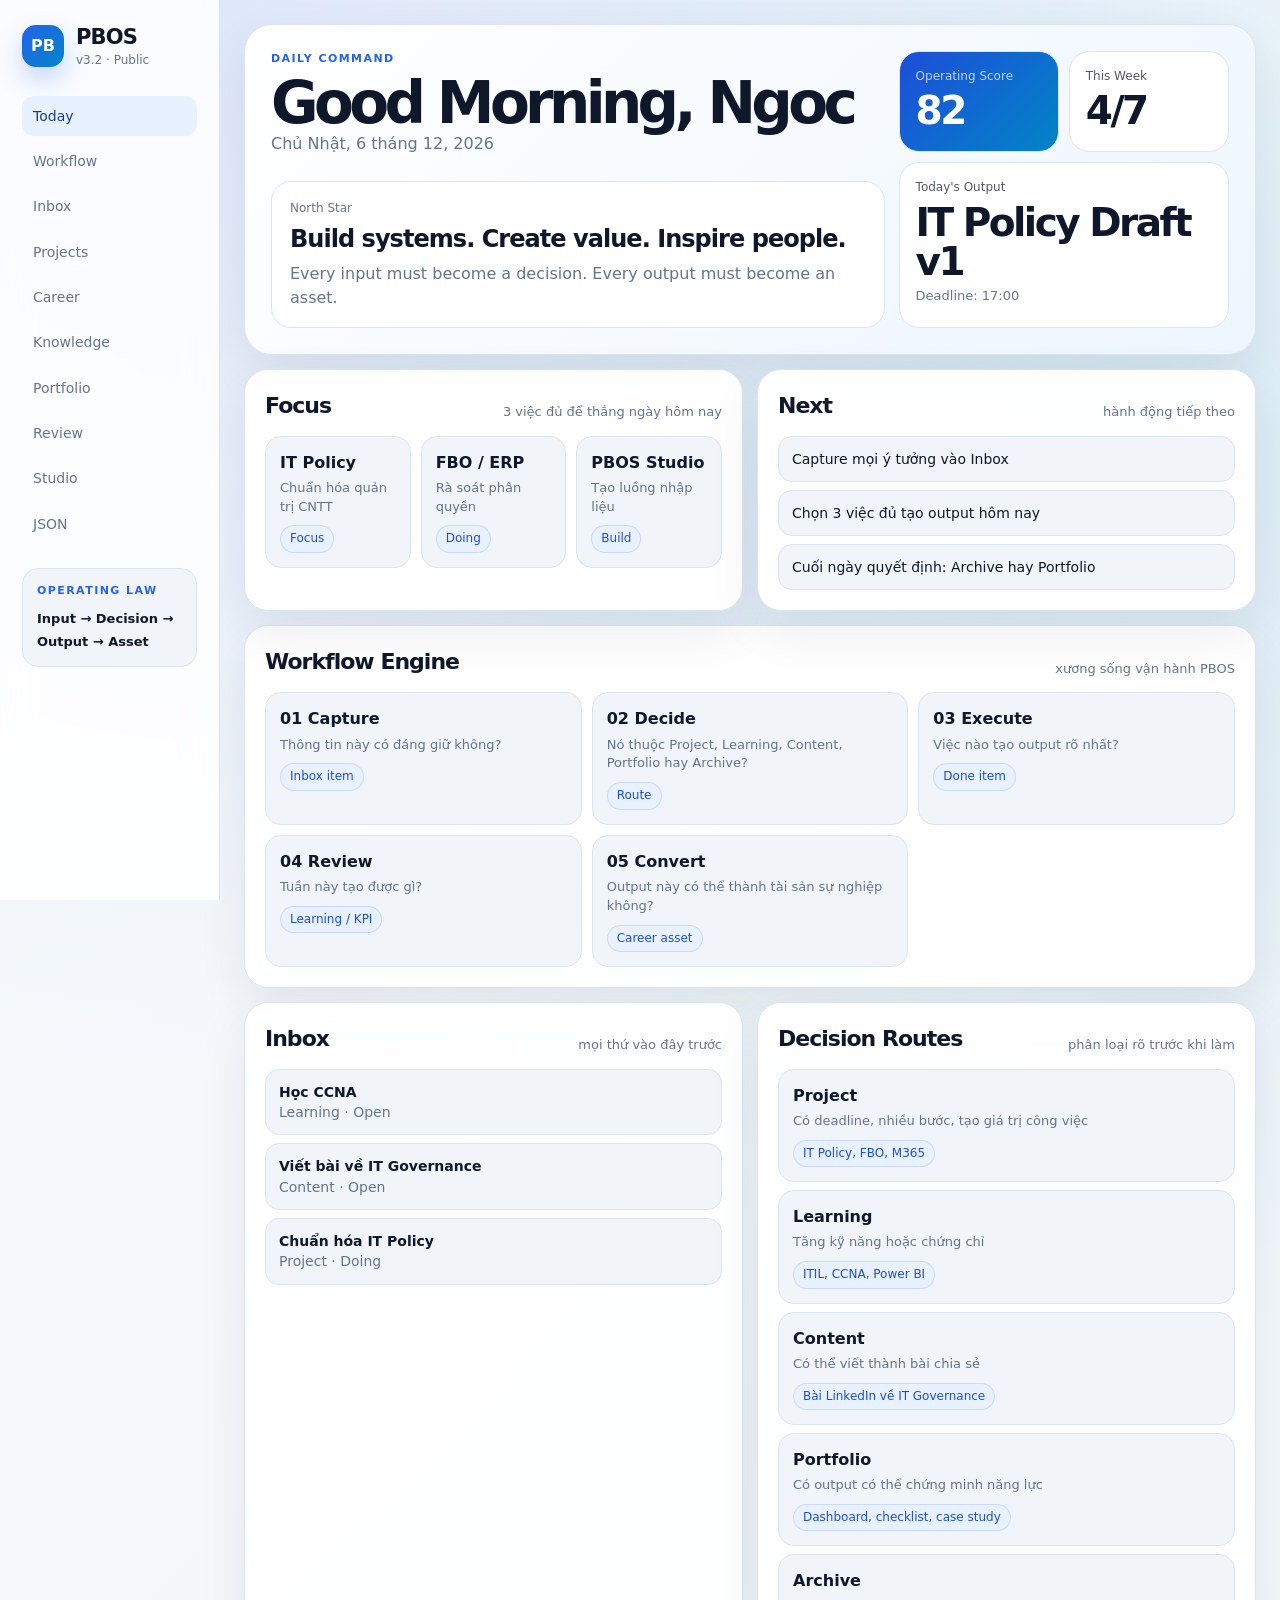
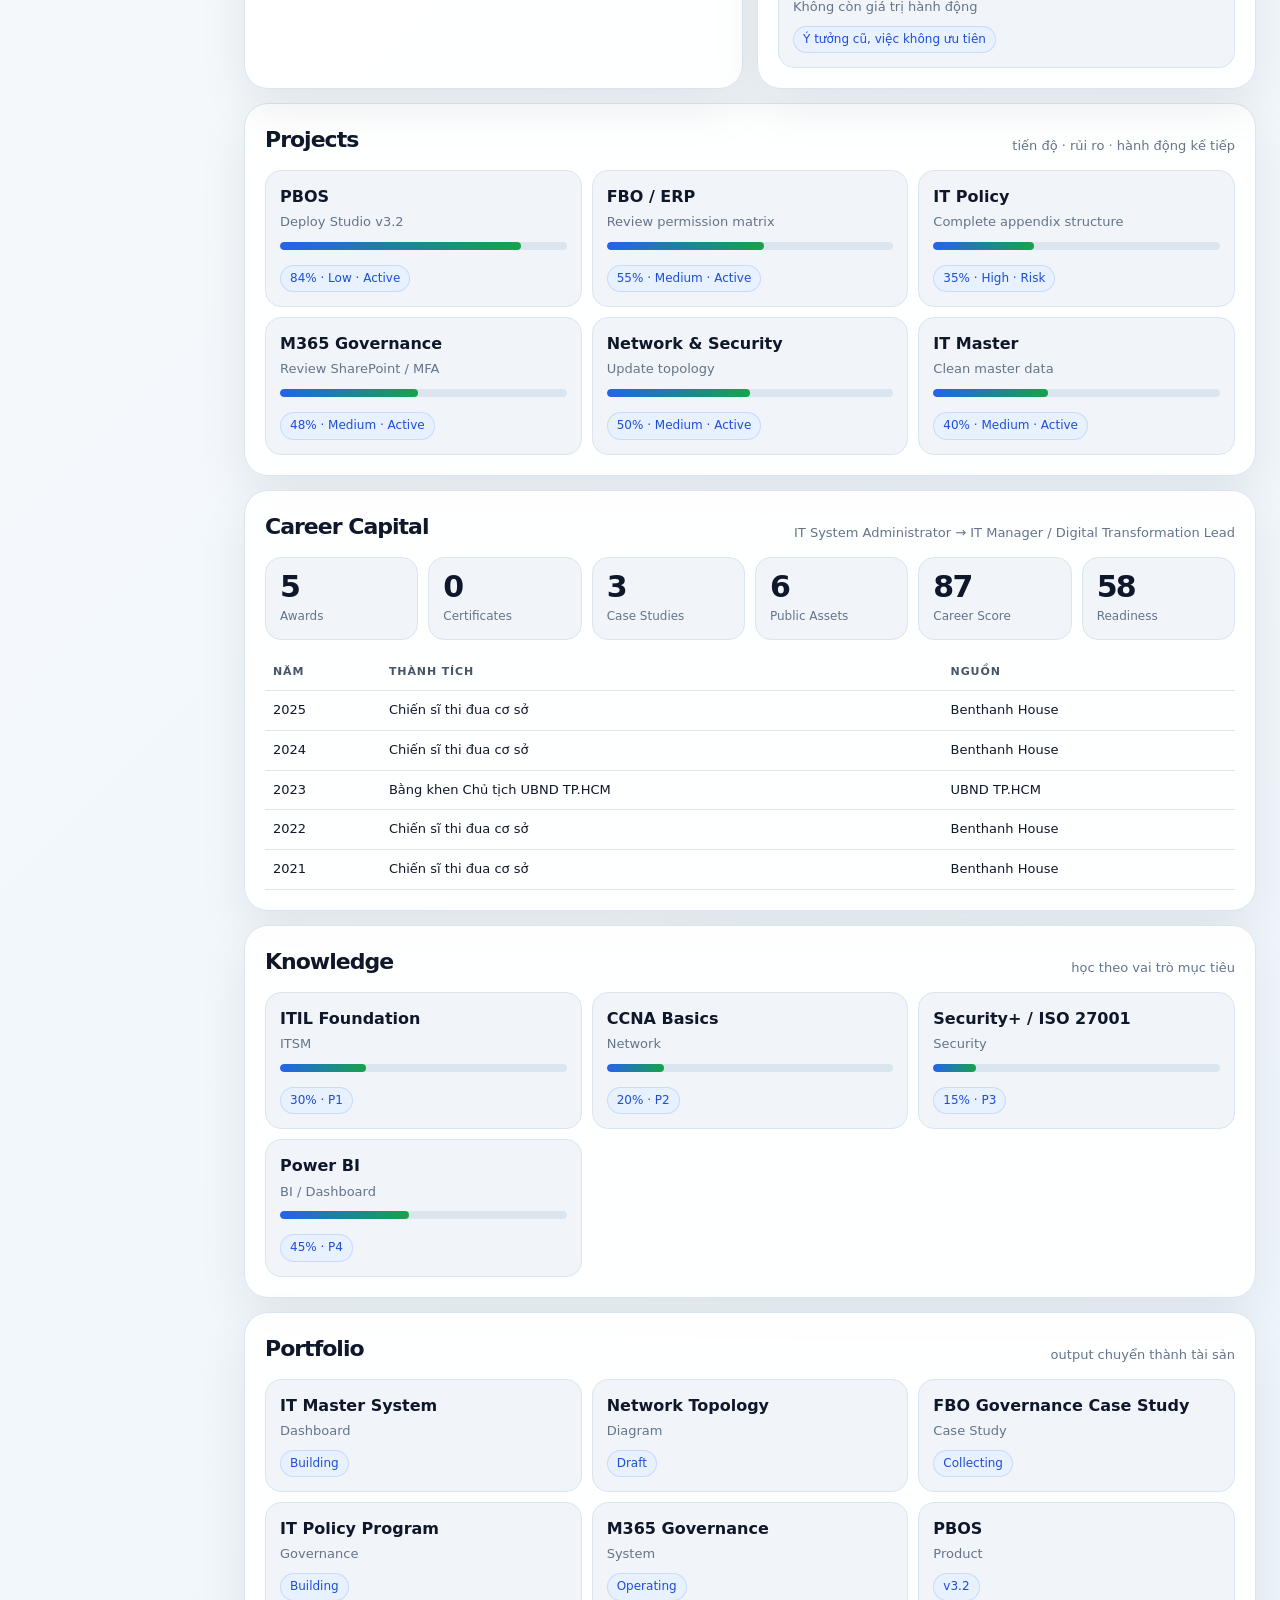
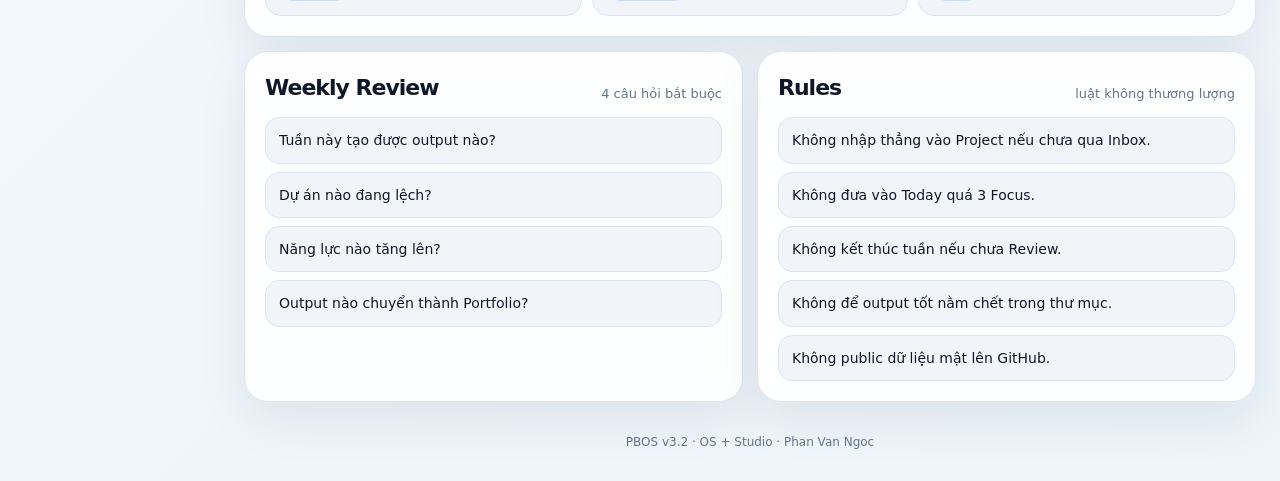
==== commit c1d2f3c0: "Add files via upload" ====
--- a/index.html
+++ b/index.html
@@ -1,117 +1,26 @@
 <!DOCTYPE html>
 <html lang="vi">
-<head>
-  <meta charset="UTF-8"/>
-  <meta name="viewport" content="width=device-width,initial-scale=1.0"/>
-  <title>PBOS v3.1 | Phan Van Ngoc</title>
-  <link rel="stylesheet" href="assets/css/style.css"/>
-</head>
+<head><meta charset="UTF-8"/><meta name="viewport" content="width=device-width,initial-scale=1.0"/><title>PBOS v3.2</title><link rel="stylesheet" href="assets/css/style.css"/></head>
 <body>
 <div class="app">
   <aside class="rail">
-    <div class="brand">
-      <div class="logo">PB</div>
-      <div><h1>PBOS</h1><p id="versionText">Workflow Engine</p></div>
-    </div>
-    <nav>
-      <a href="#today" class="active">Today</a>
-      <a href="#workflow">Workflow</a>
-      <a href="#inbox">Inbox</a>
-      <a href="#projects">Projects</a>
-      <a href="#career">Career</a>
-      <a href="#knowledge">Knowledge</a>
-      <a href="#portfolio">Portfolio</a>
-      <a href="#review">Review</a>
-      <a href="admin.html">Admin</a>
-    </nav>
-    <div class="rule">
-      <span>Operating Law</span>
-      <strong>Input → Decision → Output → Asset</strong>
-    </div>
+    <div class="brand"><div class="logo">PB</div><div><h1>PBOS</h1><p id="versionText">OS + Studio</p></div></div>
+    <nav><a href="#today" class="active">Today</a><a href="#workflow">Workflow</a><a href="#inbox">Inbox</a><a href="#projects">Projects</a><a href="#career">Career</a><a href="#knowledge">Knowledge</a><a href="#portfolio">Portfolio</a><a href="#review">Review</a><a href="studio.html">Studio</a><a href="admin.html">JSON</a></nav>
+    <div class="rule"><span>Operating Law</span><strong>Input → Decision → Output → Asset</strong></div>
   </aside>
-
   <main>
     <section id="today" class="daily">
-      <div class="daily-left">
-        <div class="eyebrow">Daily Command</div>
-        <h2 id="greeting">Good Morning, Ngoc</h2>
-        <p id="dateNow" class="muted"></p>
-        <div class="north">
-          <span>North Star</span>
-          <strong id="northStar"></strong>
-          <p id="principle"></p>
-        </div>
-      </div>
-
-      <div class="daily-right">
-        <div class="score-card primary"><span>Operating Score</span><strong id="operatingScore">--</strong></div>
-        <div class="score-card"><span>This Week</span><strong id="weekOutput">--</strong></div>
-        <div class="score-card wide"><span>Today's Output</span><strong id="todayOutput">--</strong><p id="deadline"></p></div>
-      </div>
+      <div class="daily-left"><div class="eyebrow">Daily Command</div><h2 id="greeting">Good Morning, Ngoc</h2><p id="dateNow" class="muted"></p><div class="north"><span>North Star</span><strong id="northStar"></strong><p id="principle"></p></div></div>
+      <div class="daily-right"><div class="score-card primary"><span>Operating Score</span><strong id="operatingScore">--</strong></div><div class="score-card"><span>This Week</span><strong id="weekOutput">--</strong></div><div class="score-card wide"><span>Today's Output</span><strong id="todayOutput">--</strong><p id="deadline"></p></div></div>
     </section>
-
-    <section class="board">
-      <div class="panel">
-        <div class="section-title"><h3>Focus</h3><p>3 việc đủ để thắng ngày hôm nay</p></div>
-        <div id="focusGrid" class="focus-grid"></div>
-      </div>
-      <div class="panel">
-        <div class="section-title"><h3>Next</h3><p>hành động tiếp theo</p></div>
-        <div id="nextList" class="list"></div>
-      </div>
-    </section>
-
-    <section id="workflow" class="panel">
-      <div class="section-title"><h3>Workflow Engine</h3><p>xương sống vận hành PBOS</p></div>
-      <div id="workflowGrid" class="workflow-grid"></div>
-    </section>
-
-    <section id="inbox" class="board">
-      <div class="panel">
-        <div class="section-title"><h3>Inbox</h3><p>mọi thứ vào đây trước</p></div>
-        <div id="inboxList" class="list"></div>
-      </div>
-      <div class="panel">
-        <div class="section-title"><h3>Decision Routes</h3><p>phân loại rõ trước khi làm</p></div>
-        <div id="routeList" class="route-grid"></div>
-      </div>
-    </section>
-
-    <section id="projects" class="panel">
-      <div class="section-title"><h3>Projects</h3><p>tiến độ · rủi ro · hành động kế tiếp</p></div>
-      <div id="projectGrid" class="project-grid"></div>
-    </section>
-
-    <section id="career" class="panel">
-      <div class="section-title"><h3>Career Capital</h3><p id="careerRole"></p></div>
-      <div id="careerGrid" class="metric-grid"></div>
-      <table><thead><tr><th>Năm</th><th>Thành tích</th><th>Nguồn</th></tr></thead><tbody id="achievementRows"></tbody></table>
-    </section>
-
-    <section id="knowledge" class="panel">
-      <div class="section-title"><h3>Knowledge</h3><p>học theo vai trò mục tiêu</p></div>
-      <div id="knowledgeGrid" class="project-grid"></div>
-    </section>
-
-    <section id="portfolio" class="panel">
-      <div class="section-title"><h3>Portfolio</h3><p>output chuyển thành tài sản</p></div>
-      <div id="portfolioGrid" class="asset-grid"></div>
-    </section>
-
-    <section id="review" class="board">
-      <div class="panel">
-        <div class="section-title"><h3>Weekly Review</h3><p>4 câu hỏi bắt buộc</p></div>
-        <div id="questionList" class="list"></div>
-      </div>
-      <div class="panel">
-        <div class="section-title"><h3>Rules</h3><p>luật không thương lượng</p></div>
-        <div id="ruleList" class="list"></div>
-      </div>
-    </section>
-
-    <footer>PBOS v3.1 · Workflow Engine · Phan Van Ngoc</footer>
+    <section class="board"><div class="panel"><div class="section-title"><h3>Focus</h3><p>3 việc đủ để thắng ngày hôm nay</p></div><div id="focusGrid" class="focus-grid"></div></div><div class="panel"><div class="section-title"><h3>Next</h3><p>hành động tiếp theo</p></div><div id="nextList" class="list"></div></div></section>
+    <section id="workflow" class="panel"><div class="section-title"><h3>Workflow Engine</h3><p>xương sống vận hành PBOS</p></div><div id="workflowGrid" class="workflow-grid"></div></section>
+    <section id="inbox" class="board"><div class="panel"><div class="section-title"><h3>Inbox</h3><p>mọi thứ vào đây trước</p></div><div id="inboxList" class="list"></div></div><div class="panel"><div class="section-title"><h3>Decision Routes</h3><p>phân loại rõ trước khi làm</p></div><div id="routeList" class="route-grid"></div></div></section>
+    <section id="projects" class="panel"><div class="section-title"><h3>Projects</h3><p>tiến độ · rủi ro · hành động kế tiếp</p></div><div id="projectGrid" class="project-grid"></div></section>
+    <section id="career" class="panel"><div class="section-title"><h3>Career Capital</h3><p id="careerRole"></p></div><div id="careerGrid" class="metric-grid"></div><table><thead><tr><th>Năm</th><th>Thành tích</th><th>Nguồn</th></tr></thead><tbody id="achievementRows"></tbody></table></section>
+    <section id="knowledge" class="panel"><div class="section-title"><h3>Knowledge</h3><p>học theo vai trò mục tiêu</p></div><div id="knowledgeGrid" class="project-grid"></div></section>
+    <section id="portfolio" class="panel"><div class="section-title"><h3>Portfolio</h3><p>output chuyển thành tài sản</p></div><div id="portfolioGrid" class="asset-grid"></div></section>
+    <section id="review" class="board"><div class="panel"><div class="section-title"><h3>Weekly Review</h3><p>4 câu hỏi bắt buộc</p></div><div id="questionList" class="list"></div></div><div class="panel"><div class="section-title"><h3>Rules</h3><p>luật không thương lượng</p></div><div id="ruleList" class="list"></div></div></section>
+    <footer>PBOS v3.2 · OS + Studio · Phan Van Ngoc</footer>
   </main>
-</div>
-<script src="assets/js/app.js"></script>
-</body>
-</html>+</div><script src="assets/js/app.js"></script></body></html>
--- a/assets/css/style.css
+++ b/assets/css/style.css
@@ -1 +1 @@
-:root{--bg:#f7fafc;--paper:#fff;--soft:#f1f5f9;--line:#dbe5ef;--text:#0f172a;--muted:#64748b;--blue:#2563eb;--cyan:#0284c7;--green:#16a34a;--amber:#d97706;--red:#dc2626;--shadow:0 18px 50px rgba(15,23,42,.08)}*{box-sizing:border-box;margin:0;padding:0}html{scroll-behavior:smooth}body{font-family:Inter,system-ui,-apple-system,BlinkMacSystemFont,"Segoe UI",sans-serif;color:var(--text);background:radial-gradient(circle at 16% 0%,rgba(37,99,235,.12),transparent 28%),radial-gradient(circle at 90% 12%,rgba(2,132,199,.11),transparent 26%),linear-gradient(135deg,#f8fafc,#edf5fb);line-height:1.45}.app{display:grid;grid-template-columns:220px 1fr;min-height:100vh}.rail{position:sticky;top:0;height:100vh;padding:22px;background:rgba(255,255,255,.84);backdrop-filter:blur(16px);border-right:1px solid var(--line)}.brand{display:flex;gap:12px;align-items:center;margin-bottom:26px}.logo{width:42px;height:42px;border-radius:14px;display:grid;place-items:center;color:#fff;font-weight:900;background:linear-gradient(135deg,var(--blue),var(--cyan));box-shadow:0 12px 26px rgba(37,99,235,.25)}.brand h1{font-size:21px;letter-spacing:-.04em}.brand p{font-size:12px;color:var(--muted)}nav{display:grid;gap:5px}nav a{text-decoration:none;color:var(--muted);padding:10px 11px;border-radius:12px;font-size:14px}nav a:hover,nav a.active{color:#123f85;background:#e8f1ff}.rule{margin-top:24px;padding:14px;border-radius:16px;background:var(--soft);border:1px solid var(--line)}.rule span,.eyebrow{display:block;color:var(--blue);font-size:11px;font-weight:800;text-transform:uppercase;letter-spacing:.13em;margin-bottom:7px}.rule strong{font-size:13px}main{max-width:1180px;width:100%;margin:auto;padding:24px}.daily{display:grid;grid-template-columns:1.3fr .7fr;gap:14px;padding:26px;border-radius:28px;border:1px solid var(--line);background:linear-gradient(135deg,rgba(255,255,255,.98),rgba(238,246,255,.94));box-shadow:var(--shadow)}h2{font-size:clamp(38px,5vw,64px);letter-spacing:-.08em;line-height:1}h3{font-size:22px;letter-spacing:-.045em}.muted{color:var(--muted)}.north{margin-top:26px;padding:18px;border-radius:20px;border:1px solid var(--line);background:#fff}.north span{display:block;color:var(--muted);font-size:12px;margin-bottom:4px}.north strong{display:block;font-size:24px;letter-spacing:-.04em}.north p{color:var(--muted);margin-top:6px}.daily-right{display:grid;grid-template-columns:1fr 1fr;gap:10px}.score-card{padding:16px;border-radius:20px;border:1px solid var(--line);background:#fff}.score-card.primary{background:linear-gradient(135deg,#1d4ed8,#0284c7);color:#fff}.score-card.wide{grid-column:1/-1}.score-card span{display:block;font-size:12px;color:inherit;opacity:.72;margin-bottom:6px}.score-card strong{font-size:39px;letter-spacing:-.065em;line-height:1}.score-card p{color:var(--muted);font-size:13px;margin-top:6px}.score-card.primary p{color:rgba(255,255,255,.74)}.board{display:grid;grid-template-columns:1fr 1fr;gap:14px;margin-top:14px}.panel{margin-top:14px;padding:20px;border-radius:24px;border:1px solid var(--line);background:rgba(255,255,255,.96);box-shadow:var(--shadow)}.board .panel{margin-top:0}.section-title{display:flex;justify-content:space-between;align-items:end;gap:14px;margin-bottom:14px}.section-title p{font-size:13px;color:var(--muted)}.focus-grid,.asset-grid,.workflow-grid{display:grid;grid-template-columns:repeat(3,1fr);gap:10px}.project-grid{display:grid;grid-template-columns:repeat(3,1fr);gap:10px}.metric-grid{display:grid;grid-template-columns:repeat(6,1fr);gap:10px}.route-grid{display:grid;gap:8px}.card,.item,.metric{padding:14px;border-radius:16px;border:1px solid var(--line);background:var(--soft)}.card strong,.item strong{display:block;margin-bottom:5px}.card p,.item p{color:var(--muted);font-size:13px}.badge{display:inline-block;margin-top:9px;padding:4px 9px;border-radius:999px;font-size:12px;color:#1d4ed8;background:#e8f1ff;border:1px solid rgba(37,99,235,.16)}.progress{height:8px;border-radius:999px;background:#dbe5ef;overflow:hidden;margin:10px 0 6px}.bar{height:100%;border-radius:999px;background:linear-gradient(90deg,var(--blue),var(--green))}.metric strong{display:block;font-size:30px;letter-spacing:-.06em;line-height:1}.metric span{display:block;color:var(--muted);font-size:12px;margin-top:6px}.list{display:grid;gap:8px}.list div{padding:12px 13px;border-radius:14px;border:1px solid var(--line);background:var(--soft);font-size:14px}table{width:100%;border-collapse:collapse;margin-top:14px;font-size:13px}th,td{text-align:left;border-bottom:1px solid var(--line);padding:10px 8px}th{font-size:11px;text-transform:uppercase;letter-spacing:.08em;color:#475569}footer{text-align:center;color:var(--muted);font-size:12px;padding:32px 0 6px}.admin{max-width:1180px}.admin-head{display:flex;justify-content:space-between;align-items:center;gap:16px}.actions{display:flex;gap:10px;flex-wrap:wrap}.btn{border:1px solid rgba(37,99,235,.24);background:#2563eb;color:white;border-radius:12px;padding:10px 14px;cursor:pointer;text-decoration:none}.btn.secondary{background:#fff;color:#1d4ed8;border-color:var(--line)}textarea{width:100%;min-height:580px;margin-top:14px;background:#0f172a;color:#e5e7eb;border:1px solid #1e293b;border-radius:16px;padding:16px;font-family:Consolas,monospace;font-size:13px;line-height:1.55}code{color:#1d4ed8}@media(max-width:1080px){.app{grid-template-columns:1fr}.rail{position:relative;height:auto}main{padding:14px}.daily,.board,.focus-grid,.asset-grid,.project-grid,.metric-grid,.workflow-grid{grid-template-columns:1fr}.daily-right{grid-template-columns:1fr}.section-title,.admin-head{display:block}.actions{margin-top:14px}}+:root{--bg:#f7fafc;--paper:#fff;--soft:#f1f5f9;--line:#dbe5ef;--text:#0f172a;--muted:#64748b;--blue:#2563eb;--cyan:#0284c7;--green:#16a34a;--shadow:0 18px 50px rgba(15,23,42,.08)}*{box-sizing:border-box;margin:0;padding:0}html{scroll-behavior:smooth}body{font-family:Inter,system-ui,-apple-system,BlinkMacSystemFont,"Segoe UI",sans-serif;color:var(--text);background:radial-gradient(circle at 16% 0%,rgba(37,99,235,.12),transparent 28%),radial-gradient(circle at 90% 12%,rgba(2,132,199,.11),transparent 26%),linear-gradient(135deg,#f8fafc,#edf5fb);line-height:1.45}.app{display:grid;grid-template-columns:220px 1fr;min-height:100vh}.rail{position:sticky;top:0;height:100vh;padding:22px;background:rgba(255,255,255,.84);backdrop-filter:blur(16px);border-right:1px solid var(--line)}.brand{display:flex;gap:12px;align-items:center;margin-bottom:26px}.logo{width:42px;height:42px;border-radius:14px;display:grid;place-items:center;color:#fff;font-weight:900;background:linear-gradient(135deg,var(--blue),var(--cyan));box-shadow:0 12px 26px rgba(37,99,235,.25)}.brand h1{font-size:21px;letter-spacing:-.04em}.brand p{font-size:12px;color:var(--muted)}nav{display:grid;gap:5px}nav a{text-decoration:none;color:var(--muted);padding:10px 11px;border-radius:12px;font-size:14px}nav a:hover,nav a.active{color:#123f85;background:#e8f1ff}.rule{margin-top:24px;padding:14px;border-radius:16px;background:var(--soft);border:1px solid var(--line)}.rule span,.eyebrow{display:block;color:var(--blue);font-size:11px;font-weight:800;text-transform:uppercase;letter-spacing:.13em;margin-bottom:7px}.rule strong{font-size:13px}main{max-width:1180px;width:100%;margin:auto;padding:24px}.daily{display:grid;grid-template-columns:1.3fr .7fr;gap:14px;padding:26px;border-radius:28px;border:1px solid var(--line);background:linear-gradient(135deg,rgba(255,255,255,.98),rgba(238,246,255,.94));box-shadow:var(--shadow)}h2{font-size:clamp(34px,5vw,58px);letter-spacing:-.08em;line-height:1}h3{font-size:22px;letter-spacing:-.045em}.muted{color:var(--muted)}.north{margin-top:26px;padding:18px;border-radius:20px;border:1px solid var(--line);background:#fff}.north span{display:block;color:var(--muted);font-size:12px;margin-bottom:4px}.north strong{display:block;font-size:24px;letter-spacing:-.04em}.north p{color:var(--muted);margin-top:6px}.daily-right{display:grid;grid-template-columns:1fr 1fr;gap:10px}.score-card{padding:16px;border-radius:20px;border:1px solid var(--line);background:#fff}.score-card.primary{background:linear-gradient(135deg,#1d4ed8,#0284c7);color:#fff}.score-card.wide{grid-column:1/-1}.score-card span{display:block;font-size:12px;color:inherit;opacity:.72;margin-bottom:6px}.score-card strong{font-size:39px;letter-spacing:-.065em;line-height:1}.score-card p{color:var(--muted);font-size:13px;margin-top:6px}.board{display:grid;grid-template-columns:1fr 1fr;gap:14px;margin-top:14px}.panel{margin-top:14px;padding:20px;border-radius:24px;border:1px solid var(--line);background:rgba(255,255,255,.96);box-shadow:var(--shadow)}.board .panel{margin-top:0}.section-title{display:flex;justify-content:space-between;align-items:end;gap:14px;margin-bottom:14px}.section-title p{font-size:13px;color:var(--muted)}.focus-grid,.asset-grid,.workflow-grid{display:grid;grid-template-columns:repeat(3,1fr);gap:10px}.project-grid{display:grid;grid-template-columns:repeat(3,1fr);gap:10px}.metric-grid{display:grid;grid-template-columns:repeat(6,1fr);gap:10px}.route-grid{display:grid;gap:8px}.card,.item,.metric{padding:14px;border-radius:16px;border:1px solid var(--line);background:var(--soft)}.card strong,.item strong{display:block;margin-bottom:5px}.card p,.item p{color:var(--muted);font-size:13px}.badge{display:inline-block;margin-top:9px;padding:4px 9px;border-radius:999px;font-size:12px;color:#1d4ed8;background:#e8f1ff;border:1px solid rgba(37,99,235,.16)}.progress{height:8px;border-radius:999px;background:#dbe5ef;overflow:hidden;margin:10px 0 6px}.bar{height:100%;border-radius:999px;background:linear-gradient(90deg,var(--blue),var(--green))}.metric strong{display:block;font-size:30px;letter-spacing:-.06em;line-height:1}.metric span{display:block;color:var(--muted);font-size:12px;margin-top:6px}.list{display:grid;gap:8px}.list div{padding:12px 13px;border-radius:14px;border:1px solid var(--line);background:var(--soft);font-size:14px}table{width:100%;border-collapse:collapse;margin-top:14px;font-size:13px}th,td{text-align:left;border-bottom:1px solid var(--line);padding:10px 8px}th{font-size:11px;text-transform:uppercase;letter-spacing:.08em;color:#475569}footer{text-align:center;color:var(--muted);font-size:12px;padding:32px 0 6px}.admin,.studio{max-width:1180px}.admin-head,.studio-head{display:flex;justify-content:space-between;align-items:center;gap:16px}.actions{display:flex;gap:10px;flex-wrap:wrap}.btn,.tab{border:1px solid rgba(37,99,235,.24);background:#2563eb;color:white;border-radius:12px;padding:10px 14px;cursor:pointer;text-decoration:none}.btn.secondary,.tab{background:#fff;color:#1d4ed8;border-color:var(--line)}.tab.active{background:#2563eb;color:#fff}.tabs{display:flex;gap:8px;flex-wrap:wrap}.tab-panel{display:none}.tab-panel.active{display:block}.form-grid{display:grid;grid-template-columns:repeat(3,1fr);gap:12px;margin-bottom:14px}.form-grid.three{grid-template-columns:repeat(3,1fr)}.form-grid label{display:grid;gap:6px;color:var(--muted);font-size:13px}.form-grid input,.form-grid select{padding:11px 12px;border:1px solid var(--line);border-radius:12px;background:#fff;color:var(--text);font-size:14px}.wide{grid-column:1/-1}.preview{margin-top:14px;display:grid;gap:8px}textarea{width:100%;min-height:520px;margin-top:14px;background:#0f172a;color:#e5e7eb;border:1px solid #1e293b;border-radius:16px;padding:16px;font-family:Consolas,monospace;font-size:13px;line-height:1.55}code{color:#1d4ed8}@media(max-width:1080px){.app{grid-template-columns:1fr}.rail{position:relative;height:auto}main{padding:14px}.daily,.board,.focus-grid,.asset-grid,.project-grid,.metric-grid,.workflow-grid,.form-grid{grid-template-columns:1fr}.daily-right{grid-template-columns:1fr}.section-title,.admin-head,.studio-head{display:block}.actions{margin-top:14px}}
